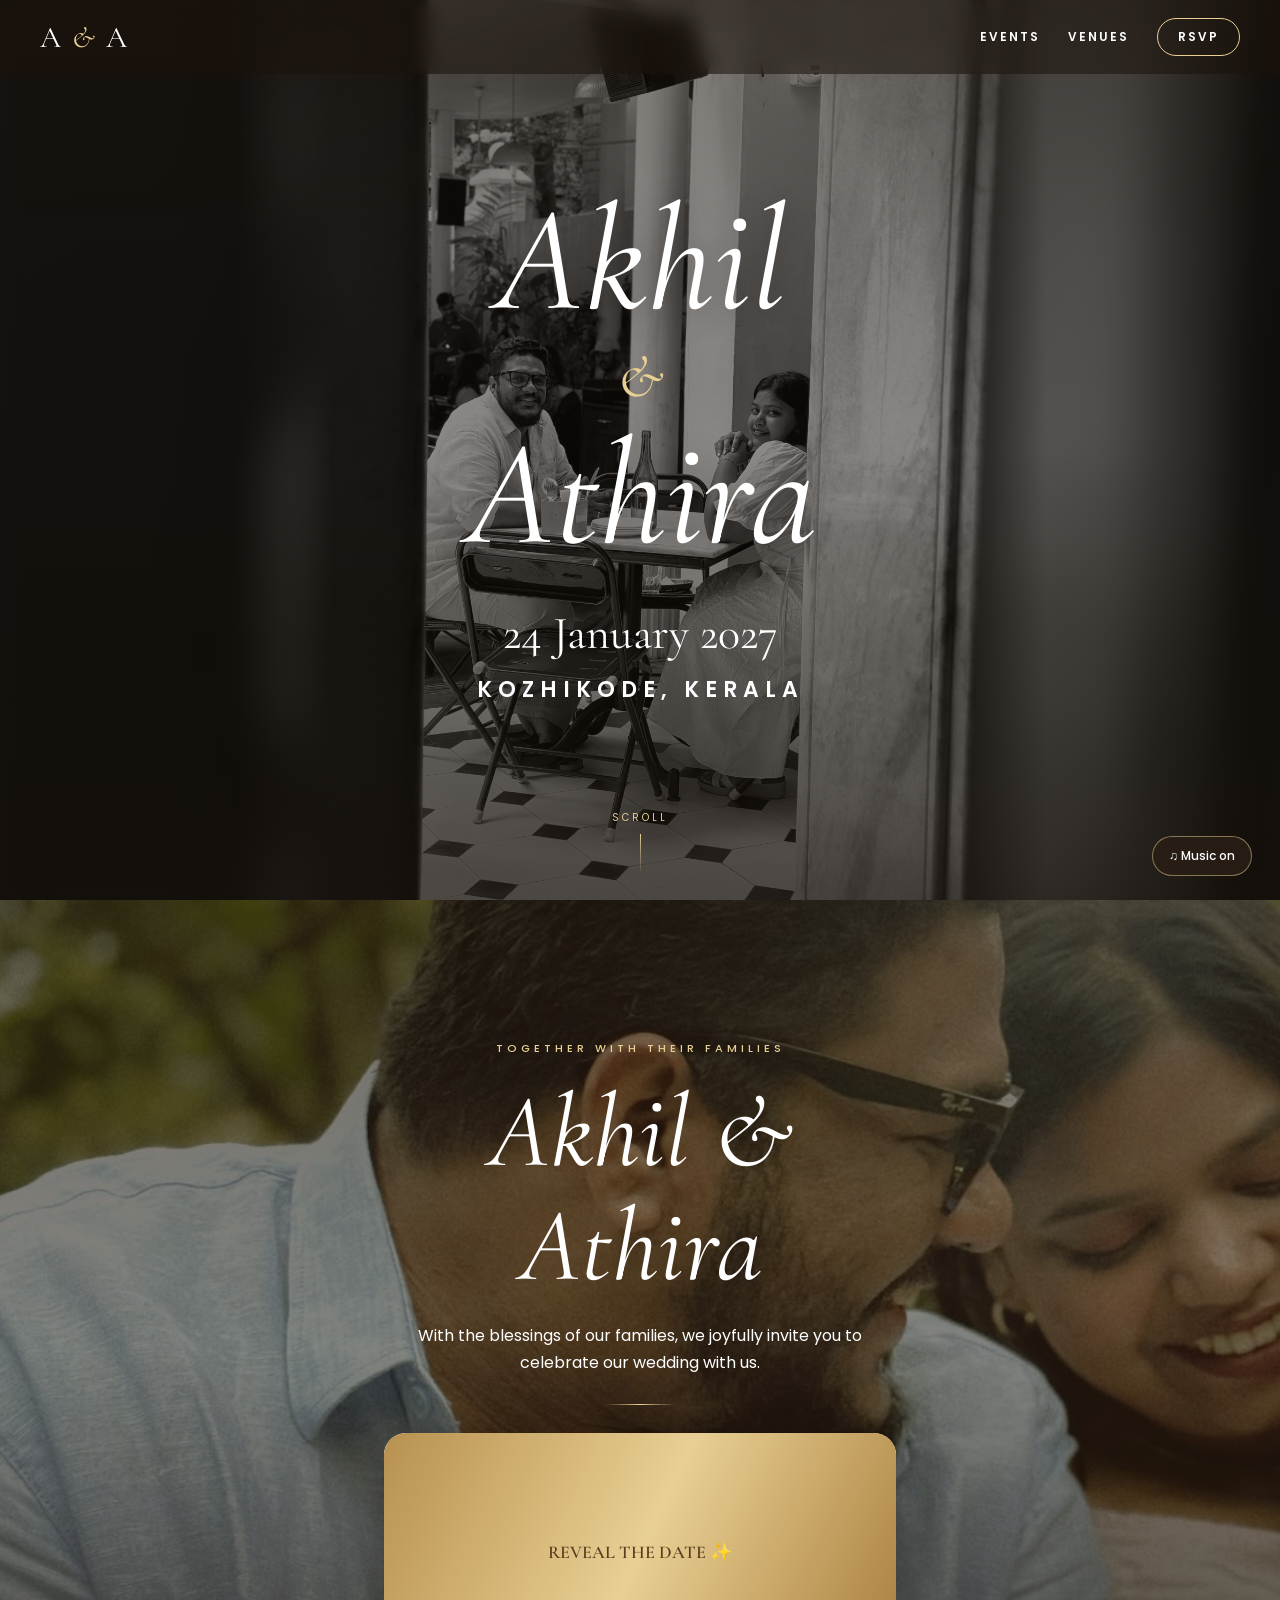
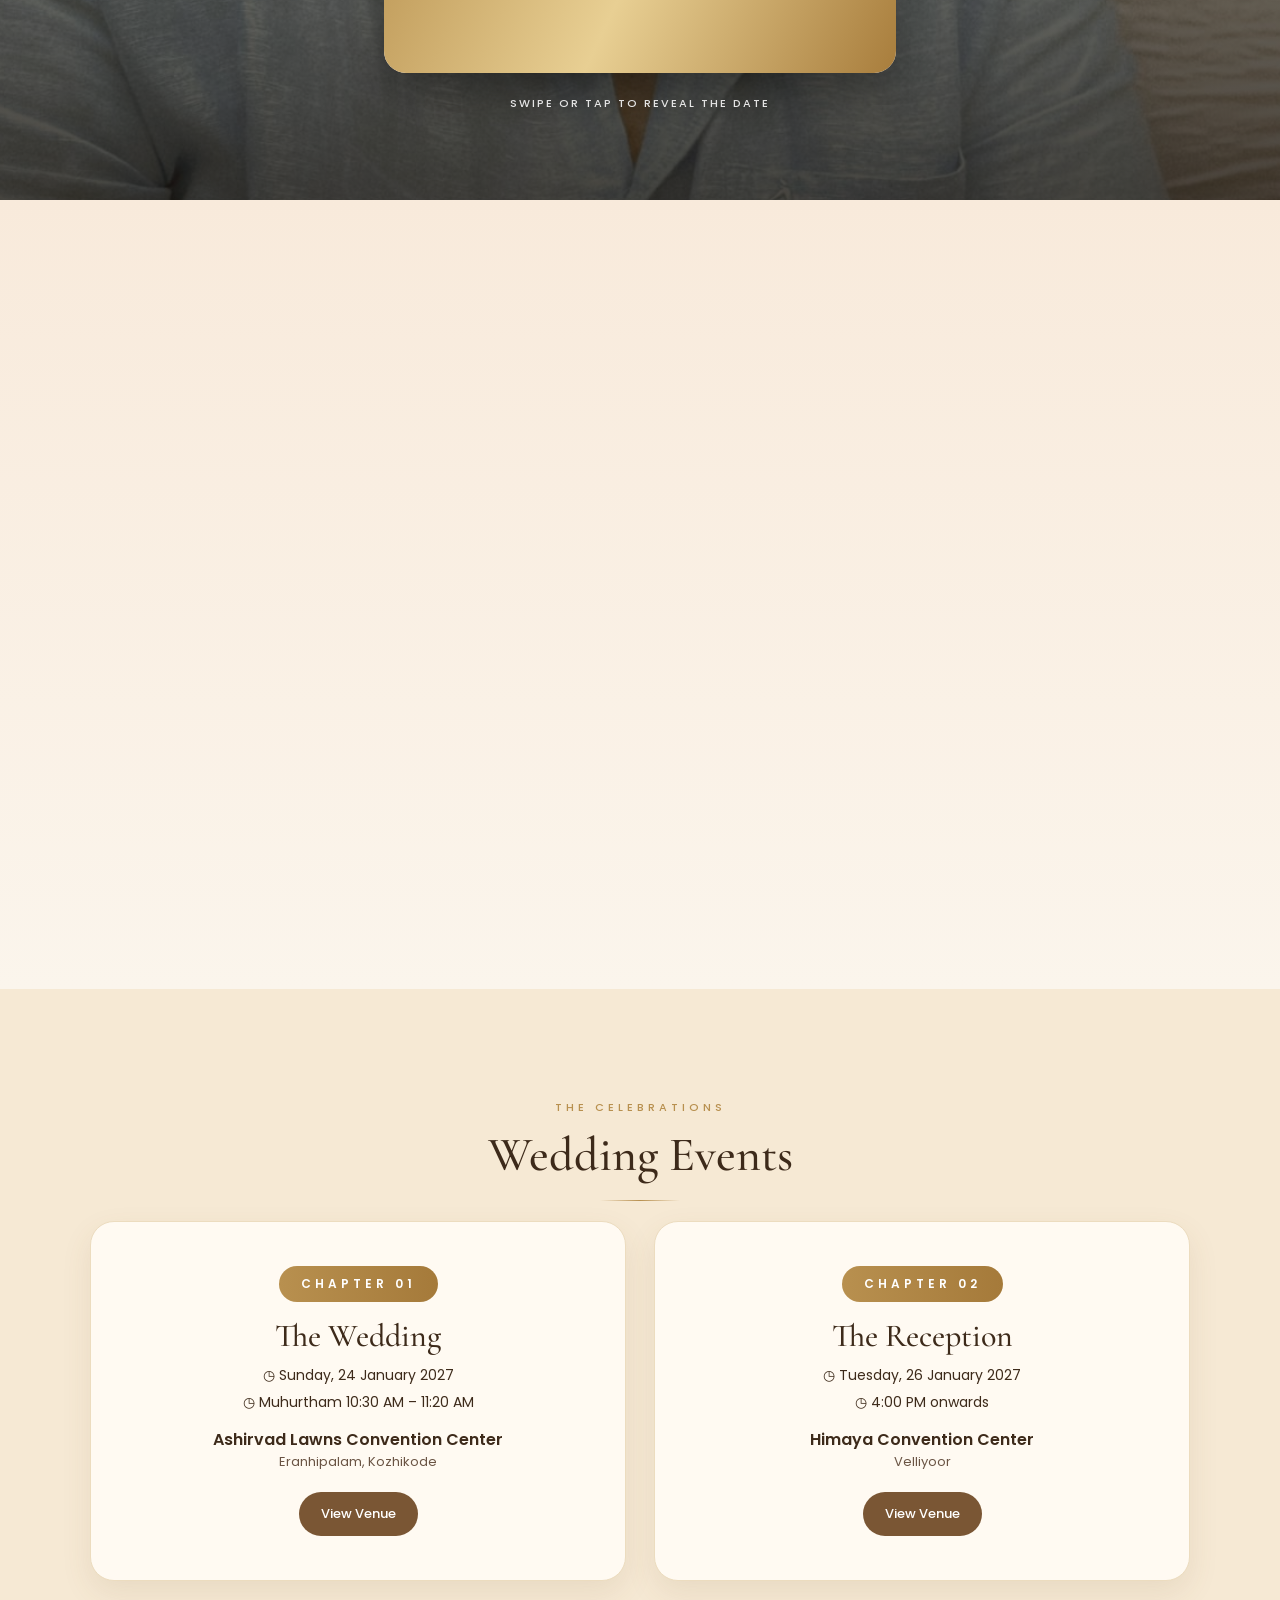
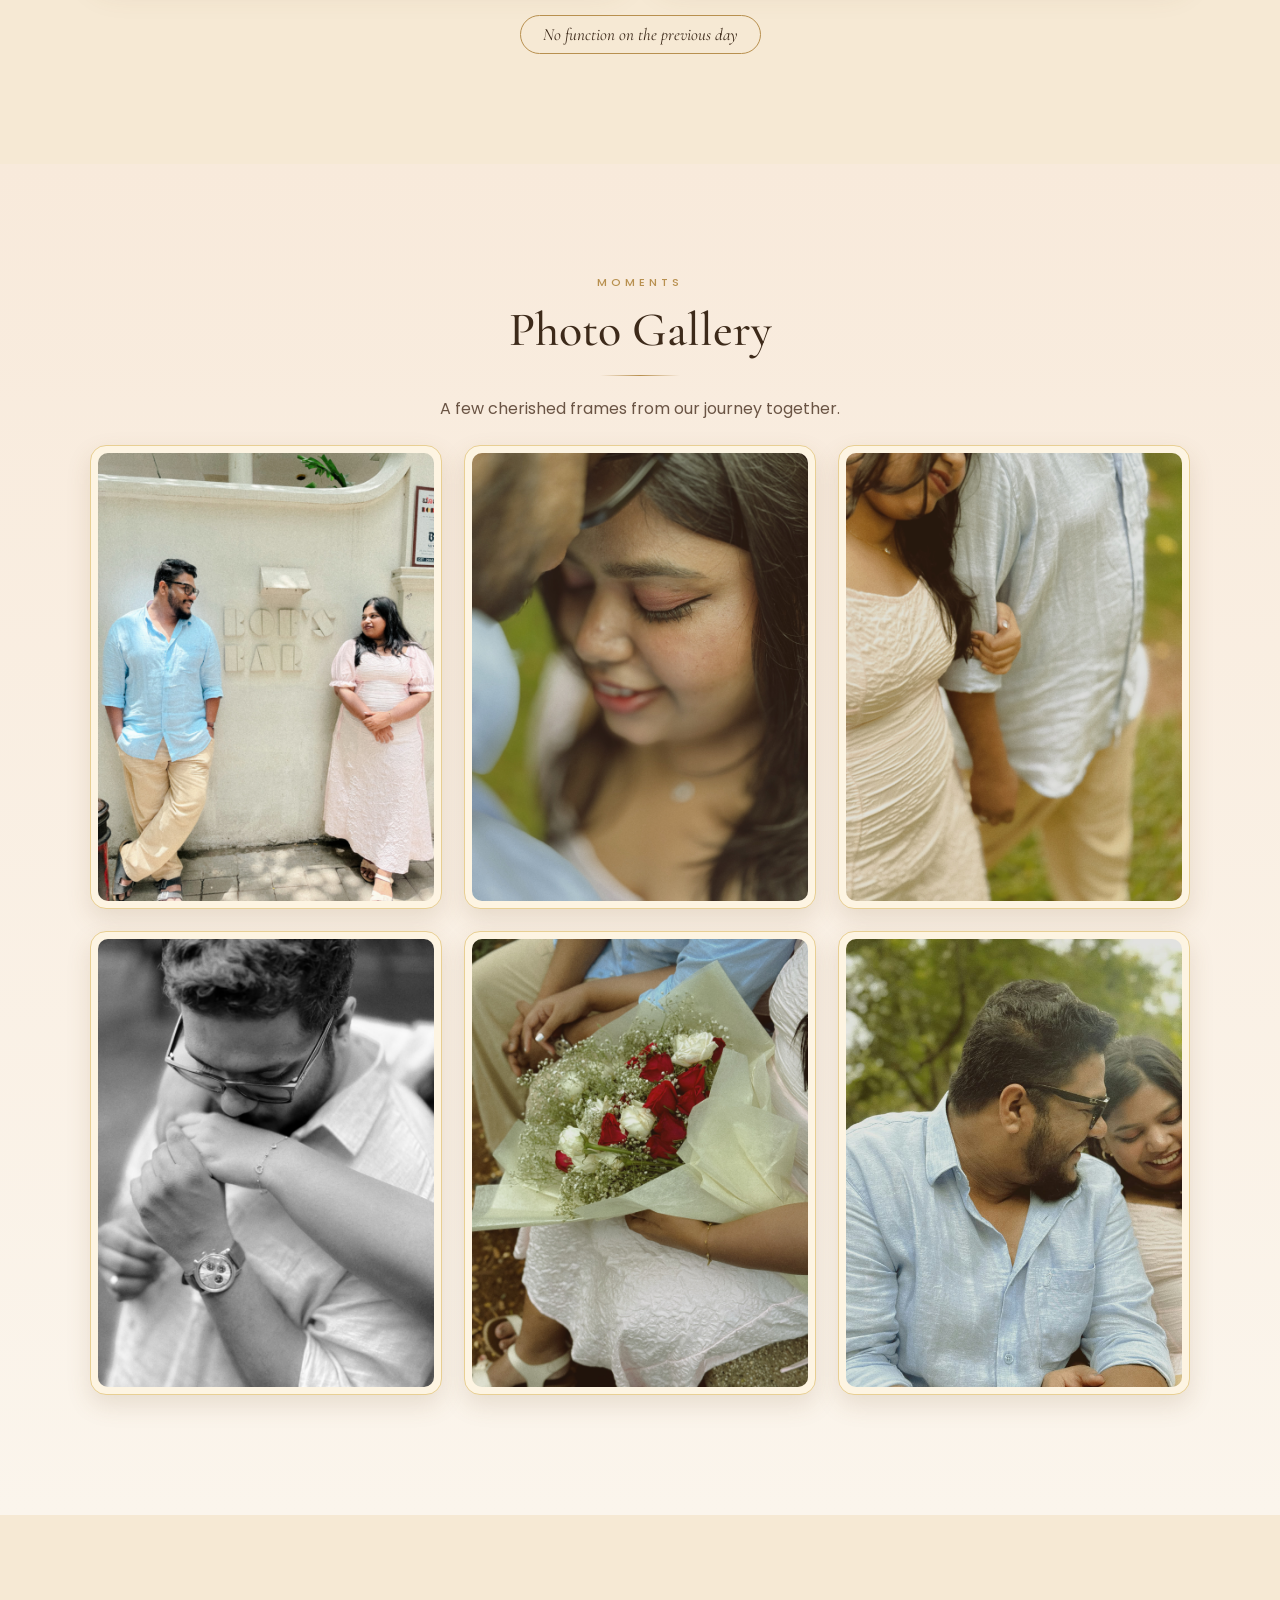
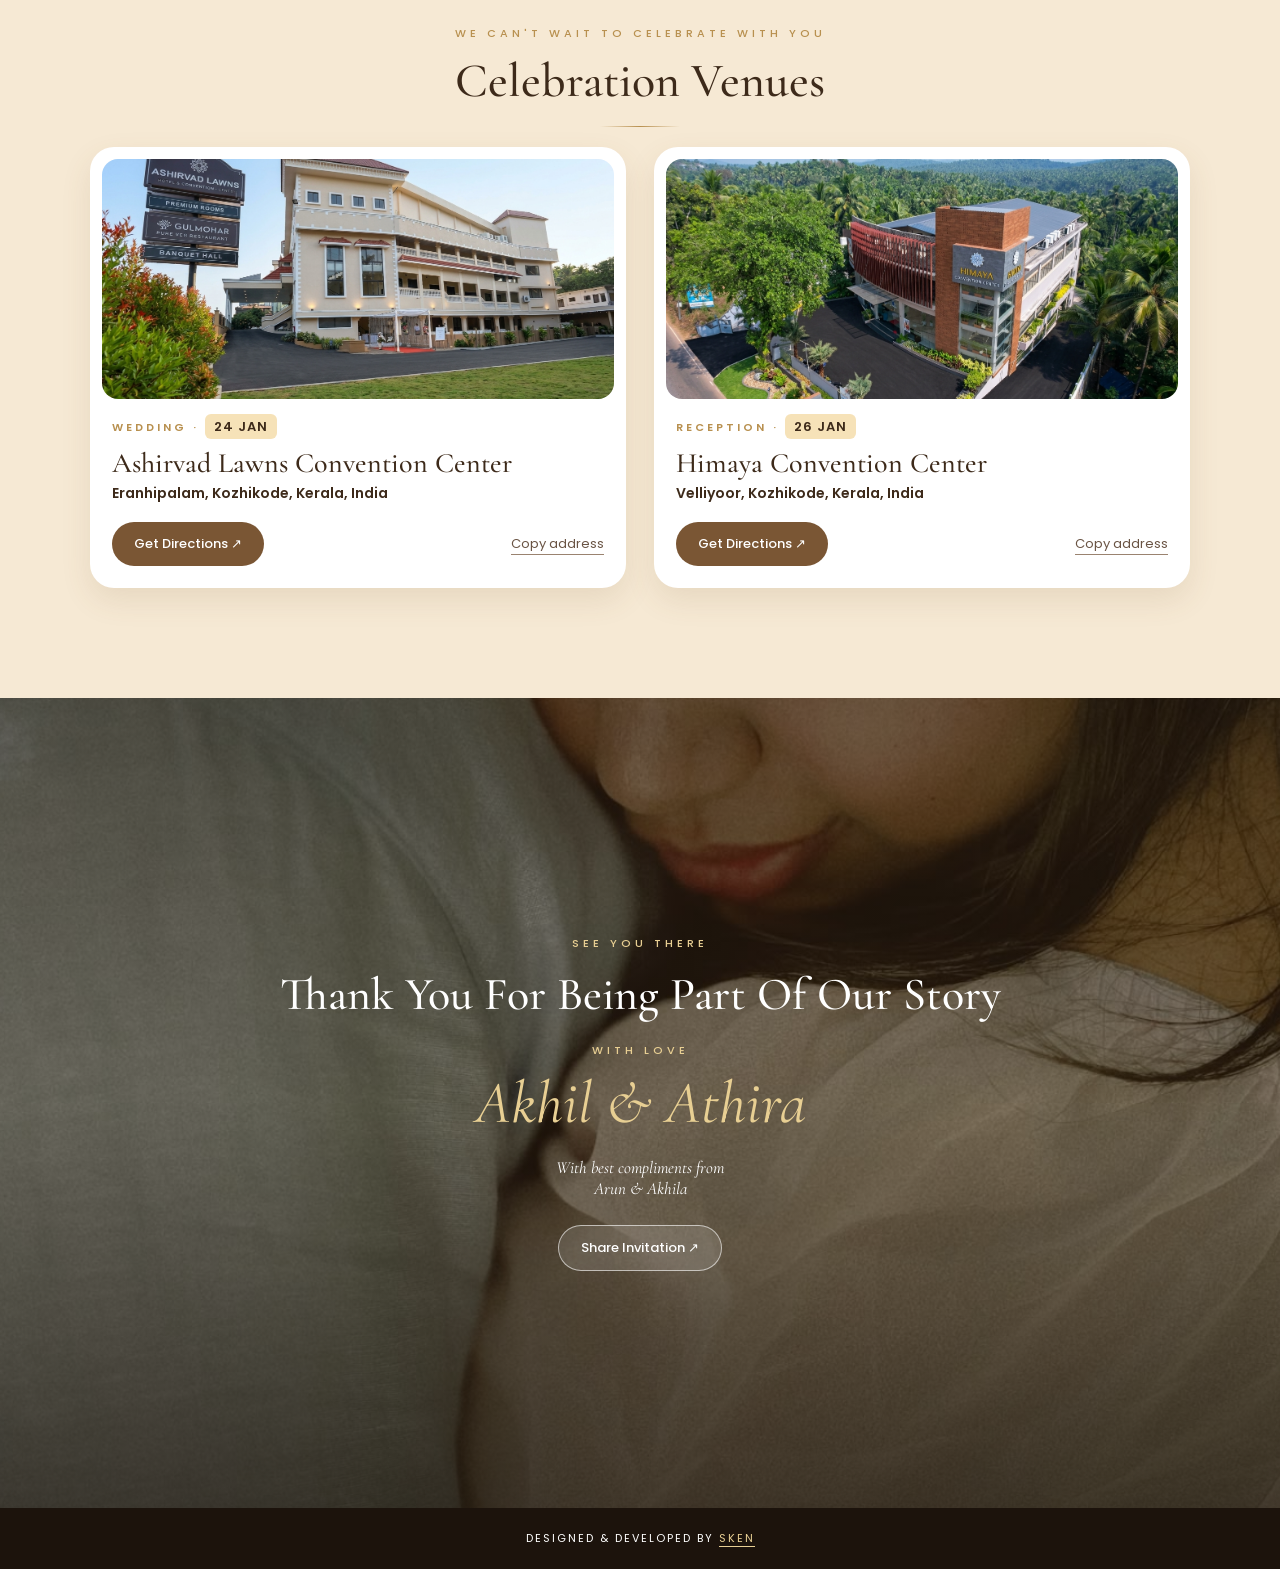
==== index.html @ 711e4382 "Replace site content with new akhil-athira version Co-Authored-By: Claude Opus 5.5 <noreply@anthropi" ====
<!DOCTYPE html>
<html lang="en">
<head>
<meta charset="UTF-8">
<meta name="viewport" content="width=device-width, initial-scale=1">
<title>Akhil &amp; Athira — 24 January 2027</title>
<meta name="description" content="Together with our families, we joyfully invite you to our wedding — 24 January 2027, Kozhikode.">
<meta property="og:title" content="Akhil & Athira — The Wedding">
<meta property="og:description" content="Join us on 24 January 2027 at Ashirvad Lawns Convention Center, Kozhikode.">
<meta property="og:type" content="website">
<meta property="og:image" content="og.jpg">
<meta name="twitter:card" content="summary_large_image">
<link rel="preconnect" href="https://fonts.googleapis.com">
<link rel="preconnect" href="https://fonts.gstatic.com" crossorigin>
<link href="https://fonts.googleapis.com/css2?family=Cormorant+Garamond:ital,wght@0,400;0,500;0,600;1,400;1,500&family=Poppins:wght@300;400;500;600&display=swap" rel="stylesheet">
<link rel="stylesheet" href="style.css">
</head>
<body>

<!-- NAV -->
<header class="nav" id="nav">
  <a href="#hero" class="logo">A <span>&amp;</span> A</a>
  <nav>
    <a href="#events">EVENTS</a>
    <a href="#venues">VENUES</a>
    <a href="#rsvp" class="nav-rsvp">RSVP</a>
  </nav>
</header>

<!-- INTRO -->
<section class="intro" id="hero">
  <div class="intro-blur" style="background-image:url('images/Athira%20%26%20Akhil.jpg')"></div>
  <div class="intro-photo" style="background-image:url('images/Athira%20%26%20Akhil.jpg')"></div>
  <div class="hero-shade"></div>
  <div class="intro-inner">
    <h1 class="intro-names reveal">Akhil</h1>
    <p class="intro-amp reveal">&amp;</p>
    <h1 class="intro-names reveal">Athira</h1>
    <p class="intro-date reveal">24 January 2027</p>
    <p class="intro-place reveal">Kozhikode, Kerala</p>
  </div>
  <a href="#invite-hero" class="scroll-cue" aria-label="Scroll down"><span>Scroll</span><i></i></a>
</section>

<!-- HERO -->
<section class="hero" id="invite-hero">
  <div class="hero-bg" style="background-image:url('images/8.jpg')"></div>
  <div class="hero-shade"></div>
  <div class="hero-inner">
    <p class="eyebrow light reveal">Together with their families</p>
    <h2 class="hero-names reveal">Akhil &amp;<br>Athira</h2>
    <p class="hero-text reveal">With the blessings of our families, we joyfully invite you to celebrate our wedding with us.</p>
    <div class="line reveal"></div>

    <div class="scratch-wrap reveal" id="scratchWrap">
      <div class="date-card">
        <p class="eyebrow">Save the date</p>
        <p class="date-big">24 January</p>
        <p class="date-year">2027 · Sunday</p>
      </div>
      <canvas id="scratch"></canvas>
    </div>
    <p class="scratch-hint" id="scratchHint">Swipe or tap to reveal the date</p>

    <div class="countdown" id="countdown">
      <p class="eyebrow light">Counting down to forever</p>
      <div class="cd-row">
        <div class="cd"><span id="cdD">00</span><small>Days</small></div>
        <div class="cd"><span id="cdH">00</span><small>Hours</small></div>
        <div class="cd"><span id="cdM">00</span><small>Mins</small></div>
        <div class="cd"><span id="cdS">00</span><small>Secs</small></div>
      </div>
    </div>
  </div>
</section>

<!-- INVITATION / FAMILY -->
<section class="section cream" id="invite">
  <p class="eyebrow reveal">With love &amp; blessings</p>
  <h2 class="title reveal">Our Families</h2>
  <div class="divider reveal"></div>
  <div class="family-card reveal">
    <p class="fam-label">Invite you to join them on their special day</p>
    <p class="fam-parents">Mr. Nagath Chandrasekharan<br>&amp; Mrs. Santha Moyothchalil</p>
    <p class="fam-place">Nagath (House), Perambra</p>
    <p class="fam-phone"><a href="tel:+919495595023">94955 95023</a> · <a href="tel:+919447828512">94478 28512</a></p>
    <p class="fam-couple">Akhil</p>
    <p class="fam-amp">&amp;</p>
    <p class="fam-couple">Athira</p>
    <p class="fam-sub">D/o Mr. M.D. Anil Kumar &amp; K. Thankamani</p>
    <p class="fam-place">Vrindhavanam, Kozhikode</p>
  </div>
</section>

<!-- EVENTS -->
<section class="section warm" id="events">
  <p class="eyebrow reveal">The celebrations</p>
  <h2 class="title reveal">Wedding Events</h2>
  <div class="divider reveal"></div>

  <div class="grid2">
  <article class="event-card reveal">
    <span class="chapter">Chapter 01</span>
    <h3>The Wedding</h3>
    <p class="ev-meta">◷ Sunday, 24 January 2027</p>
    <p class="ev-meta">◷ Muhurtham 10:30 AM – 11:20 AM</p>
    <p class="ev-venue">Ashirvad Lawns Convention Center</p>
    <p class="ev-addr">Eranhipalam, Kozhikode</p>
    <a class="btn" href="images/ashirvad.png">View Venue</a>
  </article>

  <article class="event-card reveal">
    <span class="chapter">Chapter 02</span>
    <h3>The Reception</h3>
    <p class="ev-meta">◷ Tuesday, 26 January 2027</p>
    <p class="ev-meta">◷ 4:00 PM onwards</p>
    <p class="ev-venue">Himaya Convention Center</p>
    <p class="ev-addr">Velliyoor</p>
    <a class="btn" href="images/himaya.png">View Venue</a>
  </article>
  </div>

  <p class="note reveal">No function on the previous day</p>
</section>

<!-- GALLERY -->
<section class="section cream" id="gallery">
  <p class="eyebrow reveal">Moments</p>
  <h2 class="title reveal">Photo Gallery</h2>
  <div class="divider reveal"></div>
  <p class="sub reveal">A few cherished frames from our journey together.</p>
  <p class="eyebrow small reveal"><span class="swipe-txt">Swipe to see more →</span></p>
  <div class="gallery" id="gallery-track">
    <figure><img src="images/1.jpeg" alt="Akhil and Athira" loading="lazy"></figure>
    <figure><img src="images/2.jpeg" alt="Akhil and Athira" loading="lazy"></figure>
    <figure><img src="images/3.jpeg" alt="Akhil and Athira" loading="lazy"></figure>
    <figure><img src="images/5.jpeg" alt="Akhil and Athira" loading="lazy"></figure>
    <figure><img src="images/7.jpeg" alt="Akhil and Athira" loading="lazy"></figure>
    <figure><img src="images/8.jpg" alt="Akhil and Athira" loading="lazy"></figure>
  </div>
</section>

<!-- VENUES -->
<section class="section warm" id="venues">
  <p class="eyebrow reveal">We can't wait to celebrate with you</p>
  <h2 class="title reveal">Celebration Venues</h2>
  <div class="divider reveal"></div>

  <div class="grid2">
  <article class="venue-card reveal">
    <div class="venue-img" style="background-image:url('images/ashirvad.png')"></div>
    <div class="venue-body">
      <p class="venue-tag">Wedding · <span>24 Jan</span></p>
      <h3>Ashirvad Lawns Convention Center</h3>
      <p class="venue-addr">Eranhipalam, Kozhikode, Kerala, India</p>
      <div class="venue-actions">
        <a class="btn" target="_blank" rel="noopener" href="https://www.google.com/maps/search/?api=1&query=Ashirvad+Lawns+Convention+Center+Eranhipalam+Kozhikode">Get Directions ↗</a>
        <button class="link-btn copy" data-addr="Ashirvad Lawns Convention Center, Eranhipalam, Kozhikode, Kerala">Copy address</button>
      </div>
    </div>
  </article>

  <article class="venue-card reveal">
    <div class="venue-img" style="background-image:url('images/himaya.png')"></div>
    <div class="venue-body">
      <p class="venue-tag">Reception · <span>26 Jan</span></p>
      <h3>Himaya Convention Center</h3>
      <p class="venue-addr">Velliyoor, Kozhikode, Kerala, India</p>
      <div class="venue-actions">
        <a class="btn" target="_blank" rel="noopener" href="https://www.google.com/maps/search/?api=1&query=Himaya+Convention+Center+Velliyoor">Get Directions ↗</a>
        <button class="link-btn copy" data-addr="Himaya Convention Center, Velliyoor, Kozhikode, Kerala">Copy address</button>
      </div>
    </div>
  </article>
  </div>
</section>

<!-- RSVP -->
<!-- <section class="section cream" id="rsvp">
  <p class="eyebrow reveal">Kindly respond</p>
  <h2 class="title reveal">Will You Join Us?</h2>
  <form class="rsvp-card reveal" id="rsvpForm">
    <label>Guest name<input type="text" name="name" placeholder="Your full name" required></label>
    <label>Mobile number<input type="tel" name="phone" placeholder="e.g. +91 98470 12345" required></label>
    <label>Number of guests<input type="number" name="guests" min="1" value="1" required></label>
    <fieldset>
      <legend>Which celebration(s) will you attend?</legend>
      <label class="check"><input type="checkbox" name="ev" value="Wedding · 24 Jan"> Wedding · 24 Jan</label>
      <label class="check"><input type="checkbox" name="ev" value="Reception · 26 Jan"> Reception · 26 Jan</label>
    </fieldset>
    <label>Message <em>(optional)</em><textarea name="msg" rows="3" placeholder="Leave your blessings..."></textarea></label>
    <button type="submit" class="btn-submit">Send RSVP</button>
  </form>
</section> -->

<!-- ENDING -->
<section class="ending" id="ending">
  <div class="hero-bg" style="background-image:url('images/9.jpg')"></div>
  <div class="hero-shade"></div>
  <div class="ending-inner">
    <p class="eyebrow light reveal">See you there</p>
    <h2 class="end-title reveal">Thank You For Being Part Of Our Story</h2>
    <p class="eyebrow light reveal">With love</p>
    <p class="end-names reveal">Akhil &amp; Athira</p>
    <p class="end-compl reveal">With best compliments from<br>Arun &amp; Akhila</p>
    <button class="btn-ghost reveal" id="shareBtn">Share Invitation ↗</button>
  </div>
</section>
<footer class="footer">Designed &amp; developed by <span>SKEN</span></footer>

<button class="music-btn" id="musicBtn" aria-label="Toggle music">♫ <span>Music on</span></button>
<audio id="bgm" src="music.mp3" loop preload="auto"></audio>
<div class="toast" id="toast"></div>

<script src="script.js"></script>
</body>
</html>
---- style.css ----
:root{
  --gold:#b8904f; --gold-l:#e8cf93; --gold-d:#8a6430;
  --brown:#3d2a1a; --brown-d:#1c130c; --wine:#8c2a3c;
  --cream:#fbf5ec; --warm:#f6e9d4; --line:#ecdcbf;
  --serif:'Cormorant Garamond',serif; --sans:'Poppins',sans-serif;
}
*{box-sizing:border-box;margin:0;padding:0}
html{scroll-behavior:smooth}
body{font-family:var(--sans);color:var(--brown);background:#2e3a4d;-webkit-font-smoothing:antialiased;overflow-x:hidden}
body>*{max-width:520px;margin-left:auto;margin-right:auto}
img{display:block;max-width:100%}
a{color:inherit}

/* NAV */
.nav{position:fixed;top:0;left:0;right:0;z-index:50;display:flex;justify-content:space-between;align-items:center;padding:14px 18px;background:rgba(28,19,12,.55);backdrop-filter:blur(10px);-webkit-backdrop-filter:blur(10px);transition:background .3s}
.nav.scrolled{background:rgba(70,55,42,.82)}
.logo{font-family:var(--serif);font-size:26px;color:#fff;text-decoration:none;letter-spacing:2px}
.logo span{color:var(--gold-l);font-style:italic}
.nav nav{display:flex;gap:10px;align-items:center}
.nav nav a{color:#fff;font-size:10px;font-weight:600;text-decoration:none;letter-spacing:.5px}
.nav-rsvp{border:1px solid var(--gold-l);border-radius:20px;padding:7px 12px}

/* HERO */
.hero,.ending{position:relative;min-height:100vh;overflow:hidden;color:#fff;text-align:center}
.hero-bg{position:absolute;inset:0;background:#3a3020 center/cover no-repeat;transform:scale(1.05);animation:kb 18s ease-in-out infinite alternate}
@keyframes kb{to{transform:scale(1.15)}}
.hero-shade{position:absolute;inset:0;background:linear-gradient(180deg,rgba(20,14,8,.55),rgba(20,14,8,.45) 50%,rgba(20,14,8,.75))}
.hero-inner{position:relative;padding:110px 18px 60px}
.eyebrow{font-size:11px;letter-spacing:4px;text-transform:uppercase;color:var(--gold);font-weight:500}
.eyebrow.light{color:var(--gold-l)}
.eyebrow.small{font-size:10px;margin:16px 0 20px}
.hero-names{font-family:var(--serif);font-style:italic;font-weight:400;font-size:clamp(42px,12vw,58px);line-height:1.1;margin:18px 0}
.hero-text{font-size:14px;line-height:1.7;opacity:.95}
.line{width:70px;height:1px;background:linear-gradient(90deg,transparent,var(--gold-l),transparent);margin:28px auto}

.scratch-wrap{position:relative;height:210px;border-radius:22px;overflow:hidden;box-shadow:0 20px 40px rgba(0,0,0,.35)}
.date-card{position:absolute;inset:0;background:linear-gradient(160deg,#fff,#f7ece0);display:flex;flex-direction:column;justify-content:center;align-items:center;color:var(--brown)}
.date-big{font-family:var(--serif);font-style:italic;color:var(--wine);font-size:46px;margin:6px 0}
.date-year{font-family:var(--serif);letter-spacing:5px;font-size:15px}
#scratch{position:absolute;inset:0;width:100%;height:100%;touch-action:none;cursor:pointer;transition:opacity .6s}
.scratch-hint{font-size:11px;letter-spacing:2px;text-transform:uppercase;margin-top:22px;font-weight:500}
.countdown{display:none;margin-top:26px}
.countdown.show{display:block;animation:fadeUp .8s both}
.cd-row{display:flex;gap:10px;justify-content:center;margin-top:16px}
.cd{flex:1;max-width:76px}
.cd span{display:block;background:linear-gradient(180deg,#fff,#f4e9da);color:var(--brown);font-family:var(--serif);font-size:30px;border-radius:12px;padding:14px 0;position:relative}
.cd span::after{content:"";position:absolute;left:0;right:0;top:50%;height:1px;background:rgba(184,144,79,.4)}
.cd small{display:block;font-size:10px;letter-spacing:2px;text-transform:uppercase;margin-top:8px}

/* SECTIONS */
.section{padding:80px 20px;text-align:center}
.cream{background:linear-gradient(180deg,#f8eadb,var(--cream))}
.warm{background:var(--warm)}
.title{font-family:var(--serif);font-weight:500;font-size:36px;margin-top:10px}
.divider{width:80px;height:1px;background:linear-gradient(90deg,transparent,var(--gold),transparent);margin:16px auto 20px}
.sub{font-size:14px;line-height:1.6;color:#6a5444}

.family-card{background:#fffdf9;border:1px solid var(--line);border-radius:24px;padding:34px 20px;box-shadow:0 12px 30px rgba(120,90,50,.1)}
.fam-label{font-family:var(--serif);font-style:italic;font-size:19px;margin-bottom:16px}
.fam-parents{font-weight:600;font-size:15px;line-height:1.5}
.fam-place{font-size:13px;color:#6a5444;margin-top:4px}
.fam-phone{font-size:13px;margin-top:4px}.fam-phone a{color:var(--gold-d);text-decoration:none}
.fam-couple{font-family:var(--serif);font-style:italic;font-size:44px;color:var(--wine);line-height:1.1}
.fam-couple:first-of-type{margin-top:24px}
.fam-amp{font-family:var(--serif);font-size:26px;color:var(--gold)}
.fam-sub{font-weight:600;font-size:13px;margin-top:10px}

.event-card{background:#fffaf2;border:1px solid var(--line);border-radius:24px;padding:34px 20px;margin-bottom:22px;box-shadow:0 12px 30px rgba(120,90,50,.1)}
.chapter{display:inline-block;background:linear-gradient(90deg,var(--gold),#a57a3a);color:#fff;font-size:12px;font-weight:600;letter-spacing:4px;text-transform:uppercase;padding:9px 22px;border-radius:20px}
.event-card h3{font-family:var(--serif);font-weight:500;font-size:32px;margin:14px 0 10px}
.ev-meta{font-size:14px;margin:6px 0}
.ev-venue{font-weight:600;font-size:16px;margin-top:14px}
.ev-addr{font-size:13px;color:#6a5444;margin-bottom:20px}
.note{display:inline-block;font-family:var(--serif);font-style:italic;font-size:17px;border:1px solid var(--gold);border-radius:30px;padding:8px 22px}

.btn{display:inline-block;background:#7a5634;color:#fff;font-size:13px;font-weight:500;text-decoration:none;padding:12px 22px;border-radius:30px}
.link-btn{background:none;border:0;border-bottom:1px solid #9a8370;font:inherit;font-size:13px;color:#6a5444;cursor:pointer}

.gallery{display:flex;gap:14px;overflow-x:auto;scroll-snap-type:x mandatory;padding:4px 8px 20px;margin:0 -20px;padding-left:28px;scrollbar-width:none}
.gallery::-webkit-scrollbar{display:none}
.gallery figure{flex:0 0 82%;scroll-snap-align:center;background:#fdf4e2;border:1px solid var(--gold-l);border-radius:16px;padding:7px;box-shadow:0 10px 24px rgba(120,90,50,.15)}
.gallery img{width:100%;aspect-ratio:3/4;object-fit:cover;border-radius:10px;background:linear-gradient(135deg,#d9c3a0,#a88a5e)}

.venue-card{background:#fff;border-radius:24px;padding:12px;margin-bottom:24px;text-align:left;box-shadow:0 12px 30px rgba(120,90,50,.12)}
.venue-img{height:190px;border-radius:16px;background:linear-gradient(135deg,#c9b38c,#7a6040) center/cover}
.venue-body{padding:18px 10px 10px}
.venue-tag{font-size:11px;letter-spacing:3px;text-transform:uppercase;color:var(--gold);font-weight:600}
.venue-tag span{background:#f6e2b8;color:var(--brown);padding:3px 9px;border-radius:6px;letter-spacing:1px;font-size:13px}
.venue-card h3{font-family:var(--serif);font-weight:500;font-size:28px;margin:10px 0 4px;line-height:1.15}
.venue-addr{font-weight:600;font-size:14px;margin-bottom:18px}
.venue-actions{display:flex;justify-content:space-between;align-items:center}

/* RSVP */
.rsvp-card{background:#fffdf8;border:1px solid var(--line);border-radius:24px;padding:28px 20px;margin-top:20px;text-align:left;box-shadow:0 12px 30px rgba(120,90,50,.1)}
.rsvp-card>label{display:block;font-size:11px;letter-spacing:2px;text-transform:uppercase;margin-bottom:18px;color:#5a4636}
.rsvp-card em{color:var(--gold);font-style:normal}
.rsvp-card input:not([type=checkbox]),.rsvp-card textarea{display:block;width:100%;margin-top:9px;padding:14px;border:1px solid var(--line);border-radius:12px;background:#fffef9;font:inherit;font-size:14px;letter-spacing:0;text-transform:none;color:var(--brown)}
.rsvp-card input:focus,.rsvp-card textarea:focus{outline:none;border-color:var(--gold)}
fieldset{border:1px solid var(--line);border-radius:14px;padding:12px 16px;margin-bottom:18px}
legend{font-size:13px;padding:0 6px}
.check{display:flex;gap:10px;align-items:center;font-size:13px;margin:8px 0}
.check input{width:16px;height:16px;accent-color:var(--gold-d)}
.btn-submit{width:100%;padding:16px;border:0;border-radius:14px;background:linear-gradient(90deg,#b8904f,#7a5228);color:#fff;font:600 13px var(--sans);letter-spacing:3px;text-transform:uppercase;cursor:pointer}

/* ENDING */
.ending{min-height:90vh;display:flex;align-items:center;justify-content:center}
.ending-inner{position:relative;padding:60px 20px}
.end-title{font-family:var(--serif);font-weight:500;font-size:32px;margin:14px 0 20px}
.end-names{font-family:var(--serif);font-style:italic;color:var(--gold-l);font-size:44px;margin:8px 0 18px}
.end-compl{font-family:var(--serif);font-style:italic;font-size:17px;margin-bottom:26px}
.btn-ghost{background:rgba(255,255,255,.12);border:1px solid rgba(255,255,255,.6);color:#fff;font:500 13px var(--sans);padding:12px 22px;border-radius:30px;cursor:pointer}
.footer{background:var(--brown-d);color:#fff;text-align:center;font-size:11px;letter-spacing:2px;text-transform:uppercase;padding:22px}
.footer span{color:var(--gold-l);border-bottom:1px solid var(--gold-l)}

.music-btn{position:fixed;right:max(14px,calc(50% - 246px));bottom:16px;z-index:60;background:rgba(40,30,22,.9);color:#fff;border:1px solid rgba(232,207,147,.5);border-radius:30px;padding:10px 16px;font:500 12px var(--sans);cursor:pointer}
.toast{position:fixed;left:50%;bottom:80px;transform:translateX(-50%) translateY(20px);background:var(--brown);color:#fff;padding:10px 18px;border-radius:20px;font-size:13px;opacity:0;transition:.3s;z-index:70;pointer-events:none}
.toast.show{opacity:1;transform:translateX(-50%)}

.reveal{opacity:0;transform:translateY(24px);transition:opacity .8s ease,transform .8s ease}
.reveal.in{opacity:1;transform:none}
@keyframes fadeUp{from{opacity:0;transform:translateY(20px)}to{opacity:1;transform:none}}

/* ===== RESPONSIVE: tablet & desktop ===== */
body>*{max-width:none}
.section>*{max-width:560px;margin-left:auto;margin-right:auto}
.section>.gallery,.section>.grid2{max-width:1100px}
.hero-inner{max-width:560px;margin:0 auto}
.gallery figure{cursor:zoom-in}
.music-btn{right:16px}

@media (min-width:768px){
  .nav{padding:18px 40px}
  .logo{font-size:30px}
  .nav nav{gap:28px}
  .nav nav a{font-size:12px;letter-spacing:2px}
  .nav-rsvp{padding:9px 20px}
  .section{padding:110px 40px}
  .title{font-size:48px}
  .sub{font-size:16px}
  .hero-inner{padding:140px 24px 80px}
  .hero-names{font-size:clamp(60px,8vw,96px)}
  .hero-text{font-size:16px}
  .scratch-wrap{height:240px}
  .date-big{font-size:56px}
  .cd{max-width:96px}.cd span{font-size:38px}
  .family-card{padding:50px 40px}
  .fam-couple{font-size:58px}
  .grid2{display:grid;grid-template-columns:1fr 1fr;gap:28px;align-items:stretch}
  .grid2>*{margin-bottom:0}
  .event-card{padding:44px 28px}
  .venue-img{height:240px}
  .note{margin-top:34px}
  .gallery{display:grid;grid-template-columns:repeat(3,1fr);gap:22px;overflow:visible;margin:0 auto;padding:4px 0 10px}
  .gallery figure{transition:transform .4s,box-shadow .4s}
  .gallery figure:hover{transform:translateY(-6px);box-shadow:0 20px 36px rgba(120,90,50,.25)}
  .swipe-txt{display:none}
  .rsvp-card{padding:40px 36px}
  .end-title{font-size:46px;max-width:760px;margin-left:auto;margin-right:auto}
  .end-names{font-size:60px}
  .music-btn{right:28px;bottom:24px}
}
@media (min-width:1200px){
  .hero-names{font-size:104px}
  .section>*:not(.gallery):not(.grid2){max-width:640px}
}

/* lightbox */
.lightbox{position:fixed;inset:0;z-index:90;background:rgba(15,10,6,.92);display:none;align-items:center;justify-content:center;padding:20px;cursor:zoom-out;max-width:none}
.lightbox.open{display:flex;animation:fadeUp .3s both}
.lightbox img{max-width:min(1000px,100%);max-height:90vh;border-radius:12px;box-shadow:0 20px 60px rgba(0,0,0,.5)}

/* INTRO (first screen) */
.intro{position:relative;min-height:100vh;min-height:100svh;overflow:hidden;color:#fff;text-align:center;display:flex;align-items:center;justify-content:center;max-width:none}
.intro-blur{position:absolute;inset:-40px;background:#2a2016 center/cover no-repeat;filter:blur(28px) brightness(.6)}
.intro-photo{position:absolute;inset:0;background:center/cover no-repeat;animation:kb 18s ease-in-out infinite alternate}
.intro-inner{position:relative;padding:110px 20px 120px}
.intro-names{font-family:var(--serif);font-style:italic;font-weight:400;font-size:clamp(64px,18vw,150px);line-height:1;text-shadow:0 4px 30px rgba(0,0,0,.35)}
.intro-amp{font-family:var(--serif);font-style:italic;color:var(--gold-l);font-size:clamp(36px,8vw,60px);margin:6px 0}
.intro-date{font-family:var(--serif);font-size:clamp(28px,5vw,46px);margin-top:36px}
.intro-place{font-size:clamp(14px,2vw,22px);font-weight:600;letter-spacing:6px;text-transform:uppercase;margin-top:12px}
.scroll-cue{position:absolute;left:50%;bottom:26px;transform:translateX(-50%);display:flex;flex-direction:column;align-items:center;gap:8px;text-decoration:none;font-size:10px;letter-spacing:3px;text-transform:uppercase;color:var(--gold-l)}
.scroll-cue i{width:1px;height:40px;background:linear-gradient(var(--gold-l),transparent);animation:cue 1.8s ease-in-out infinite}
@keyframes cue{0%{transform:scaleY(0);transform-origin:top}50%{transform:scaleY(1);transform-origin:top}51%{transform-origin:bottom}100%{transform:scaleY(0);transform-origin:bottom}}
@media (min-width:768px){
  .intro-photo{left:50%;right:auto;width:min(100%,calc(100vh * .9));transform:translateX(-50%);animation:none;
    -webkit-mask-image:linear-gradient(90deg,transparent,#000 12%,#000 88%,transparent);mask-image:linear-gradient(90deg,transparent,#000 12%,#000 88%,transparent)}
}
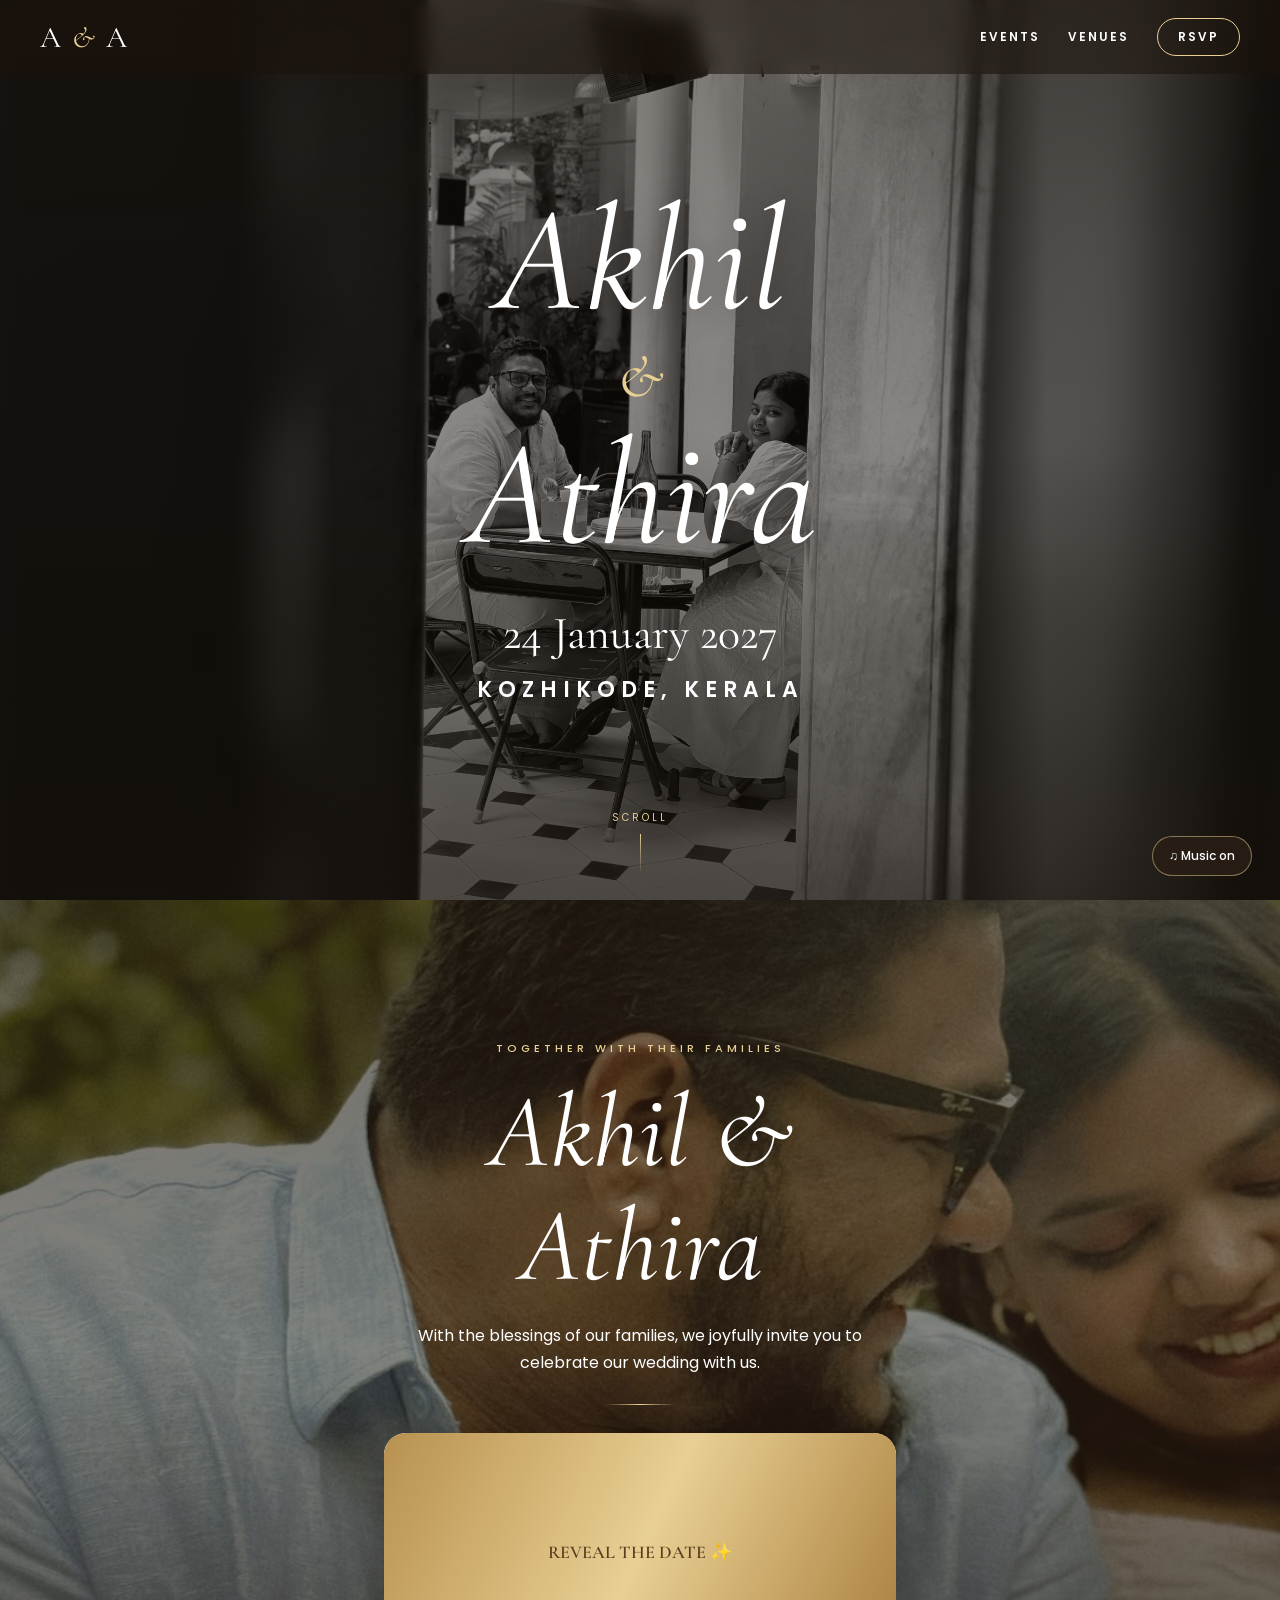
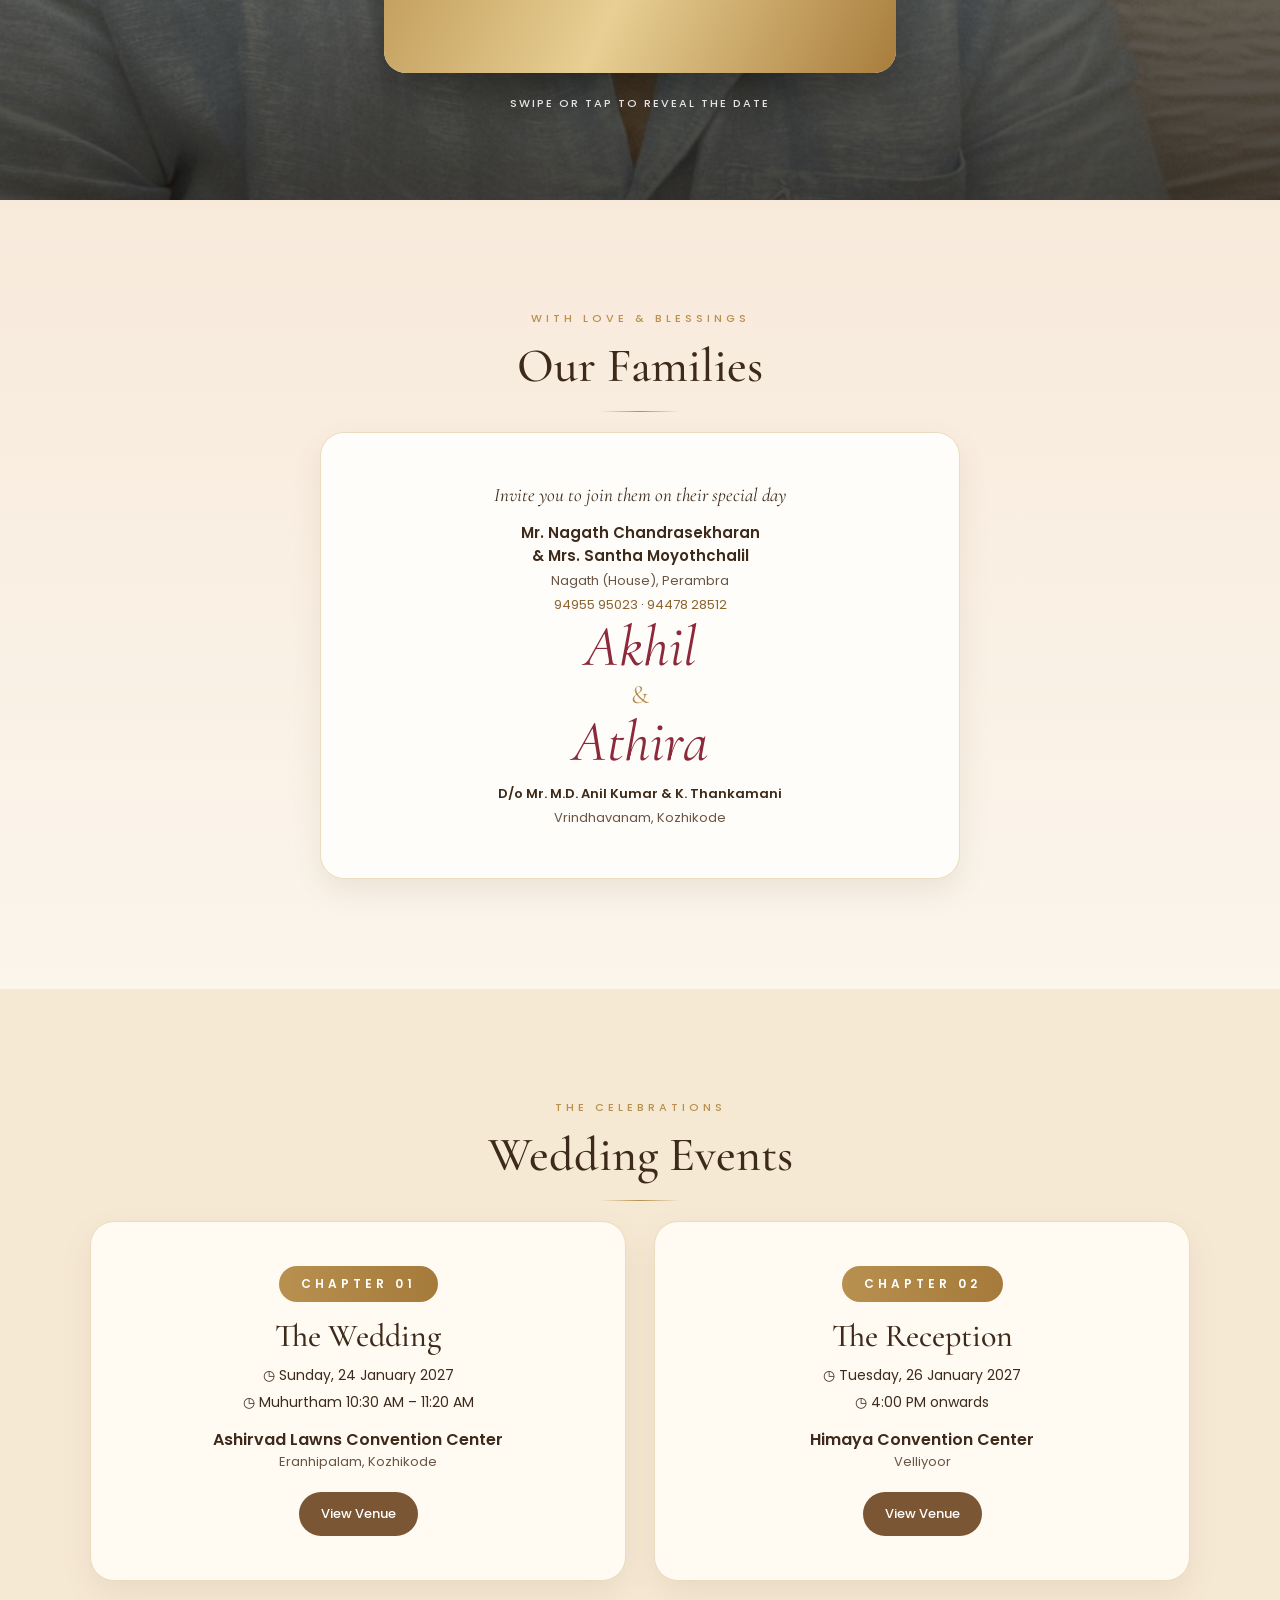
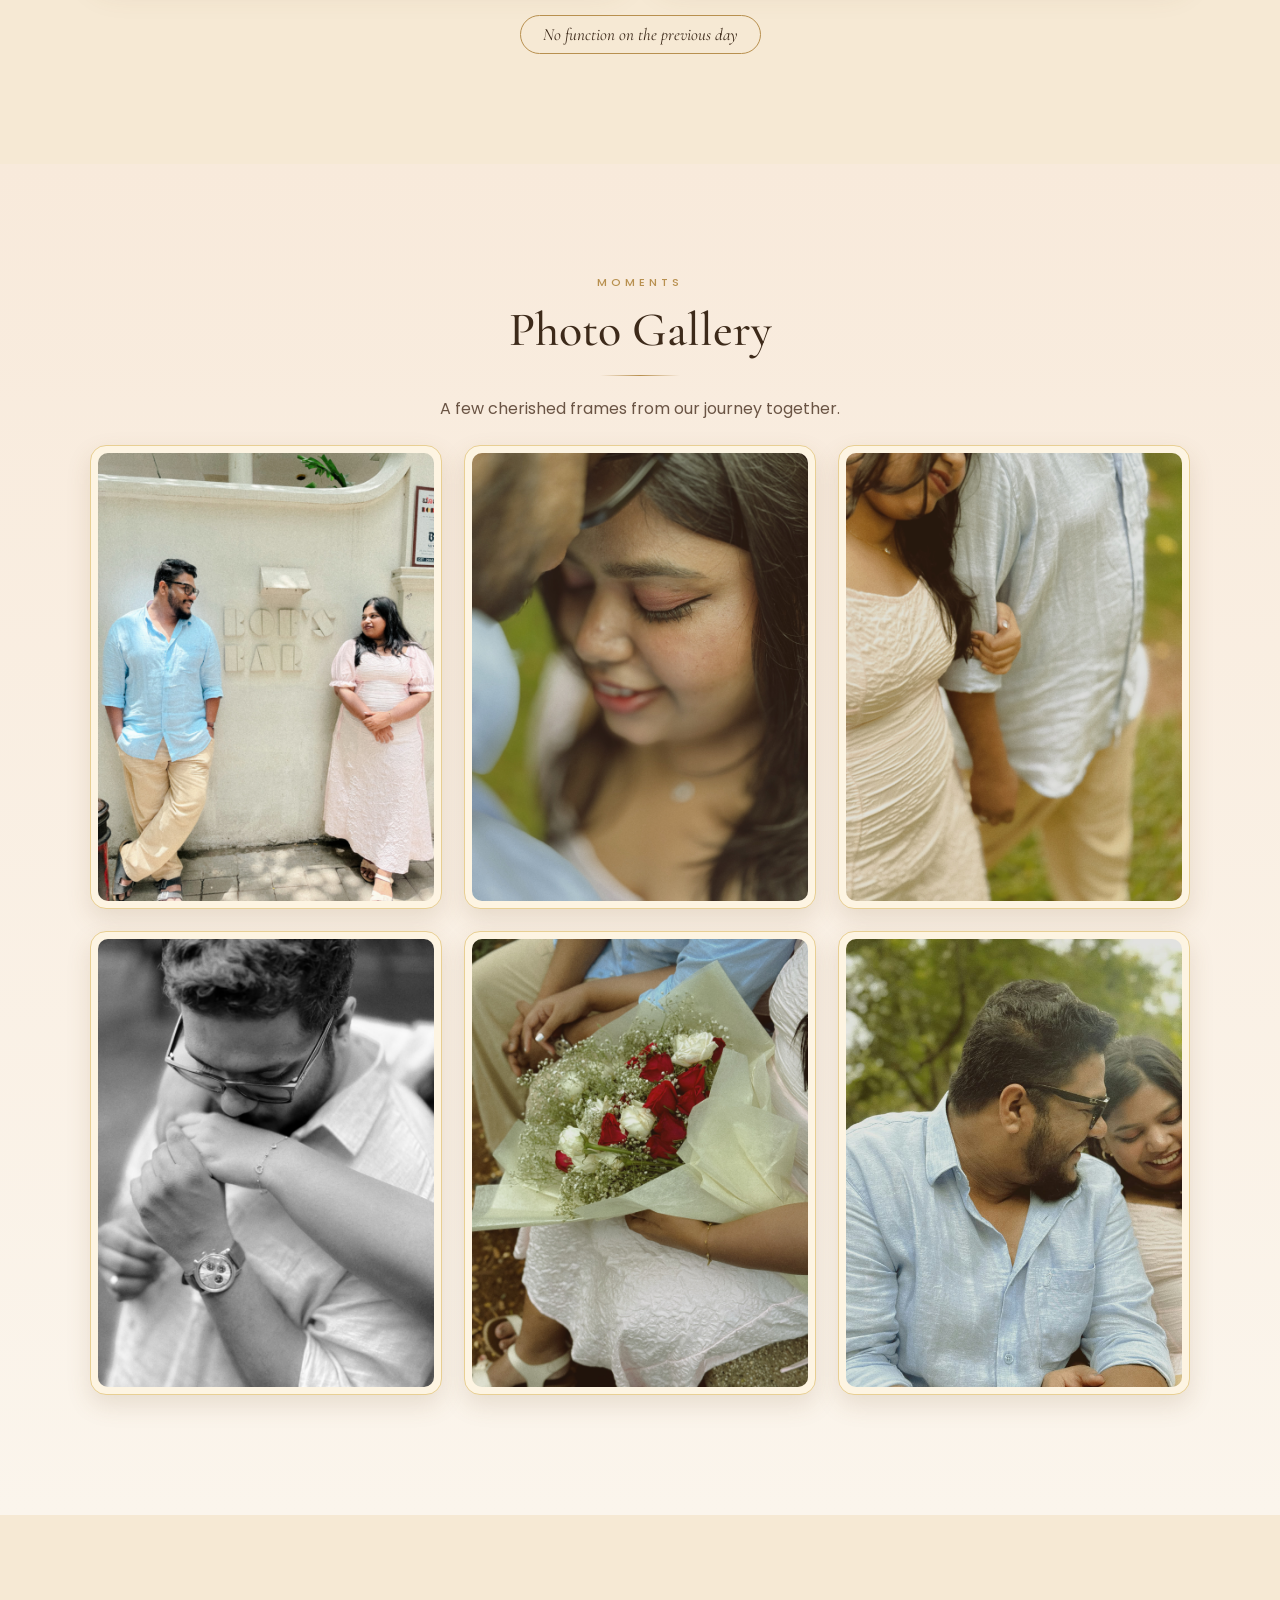
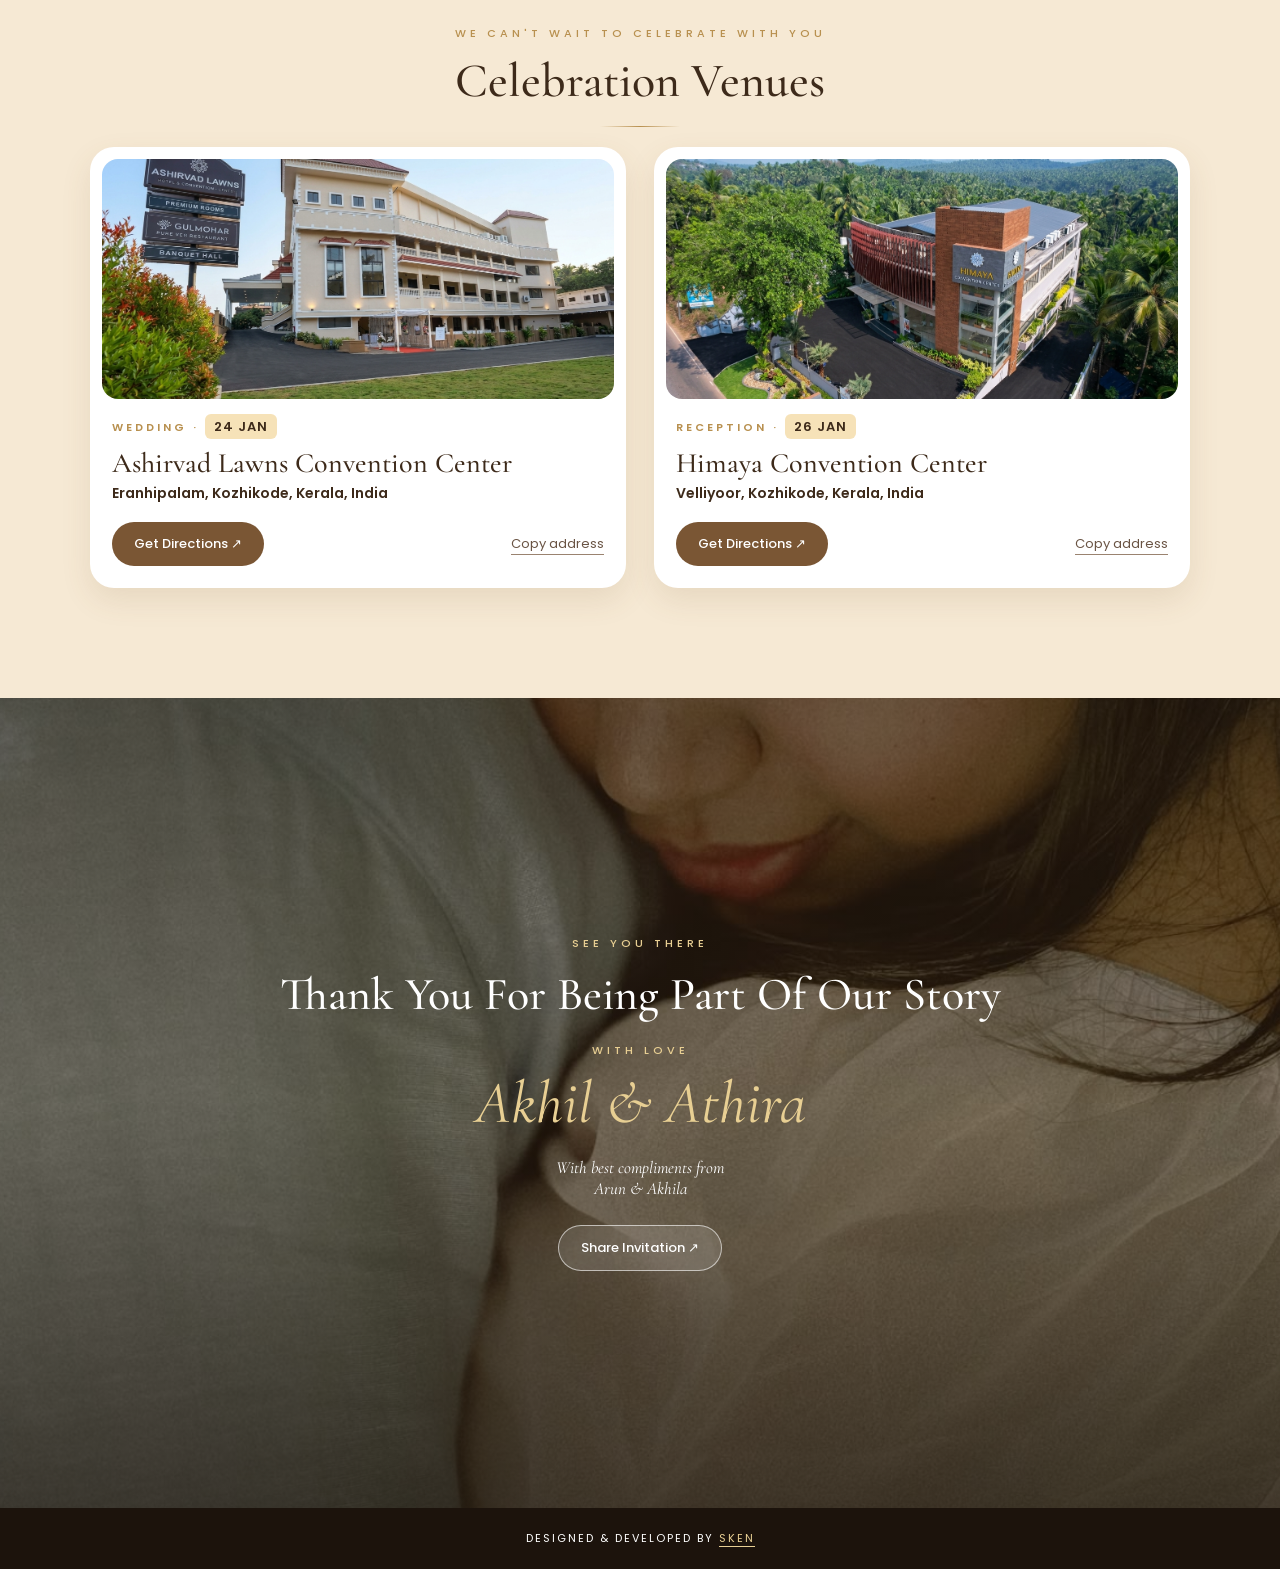
==== commit 1211e102: "ewfwe" ====
--- a/index.html
+++ b/index.html
@@ -8,8 +8,12 @@
 <meta property="og:title" content="Akhil & Athira — The Wedding">
 <meta property="og:description" content="Join us on 24 January 2027 at Ashirvad Lawns Convention Center, Kozhikode.">
 <meta property="og:type" content="website">
-<meta property="og:image" content="og.jpg">
+<meta property="og:url" content="https://www.akhilwedsathira.com/">
+<meta property="og:image" content="https://www.akhilwedsathira.com/og.jpg">
+<meta property="og:image:width" content="1200">
+<meta property="og:image:height" content="674">
 <meta name="twitter:card" content="summary_large_image">
+<meta name="twitter:image" content="https://www.akhilwedsathira.com/og.jpg">
 <link rel="preconnect" href="https://fonts.googleapis.com">
 <link rel="preconnect" href="https://fonts.gstatic.com" crossorigin>
 <link href="https://fonts.googleapis.com/css2?family=Cormorant+Garamond:ital,wght@0,400;0,500;0,600;1,400;1,500&family=Poppins:wght@300;400;500;600&display=swap" rel="stylesheet">
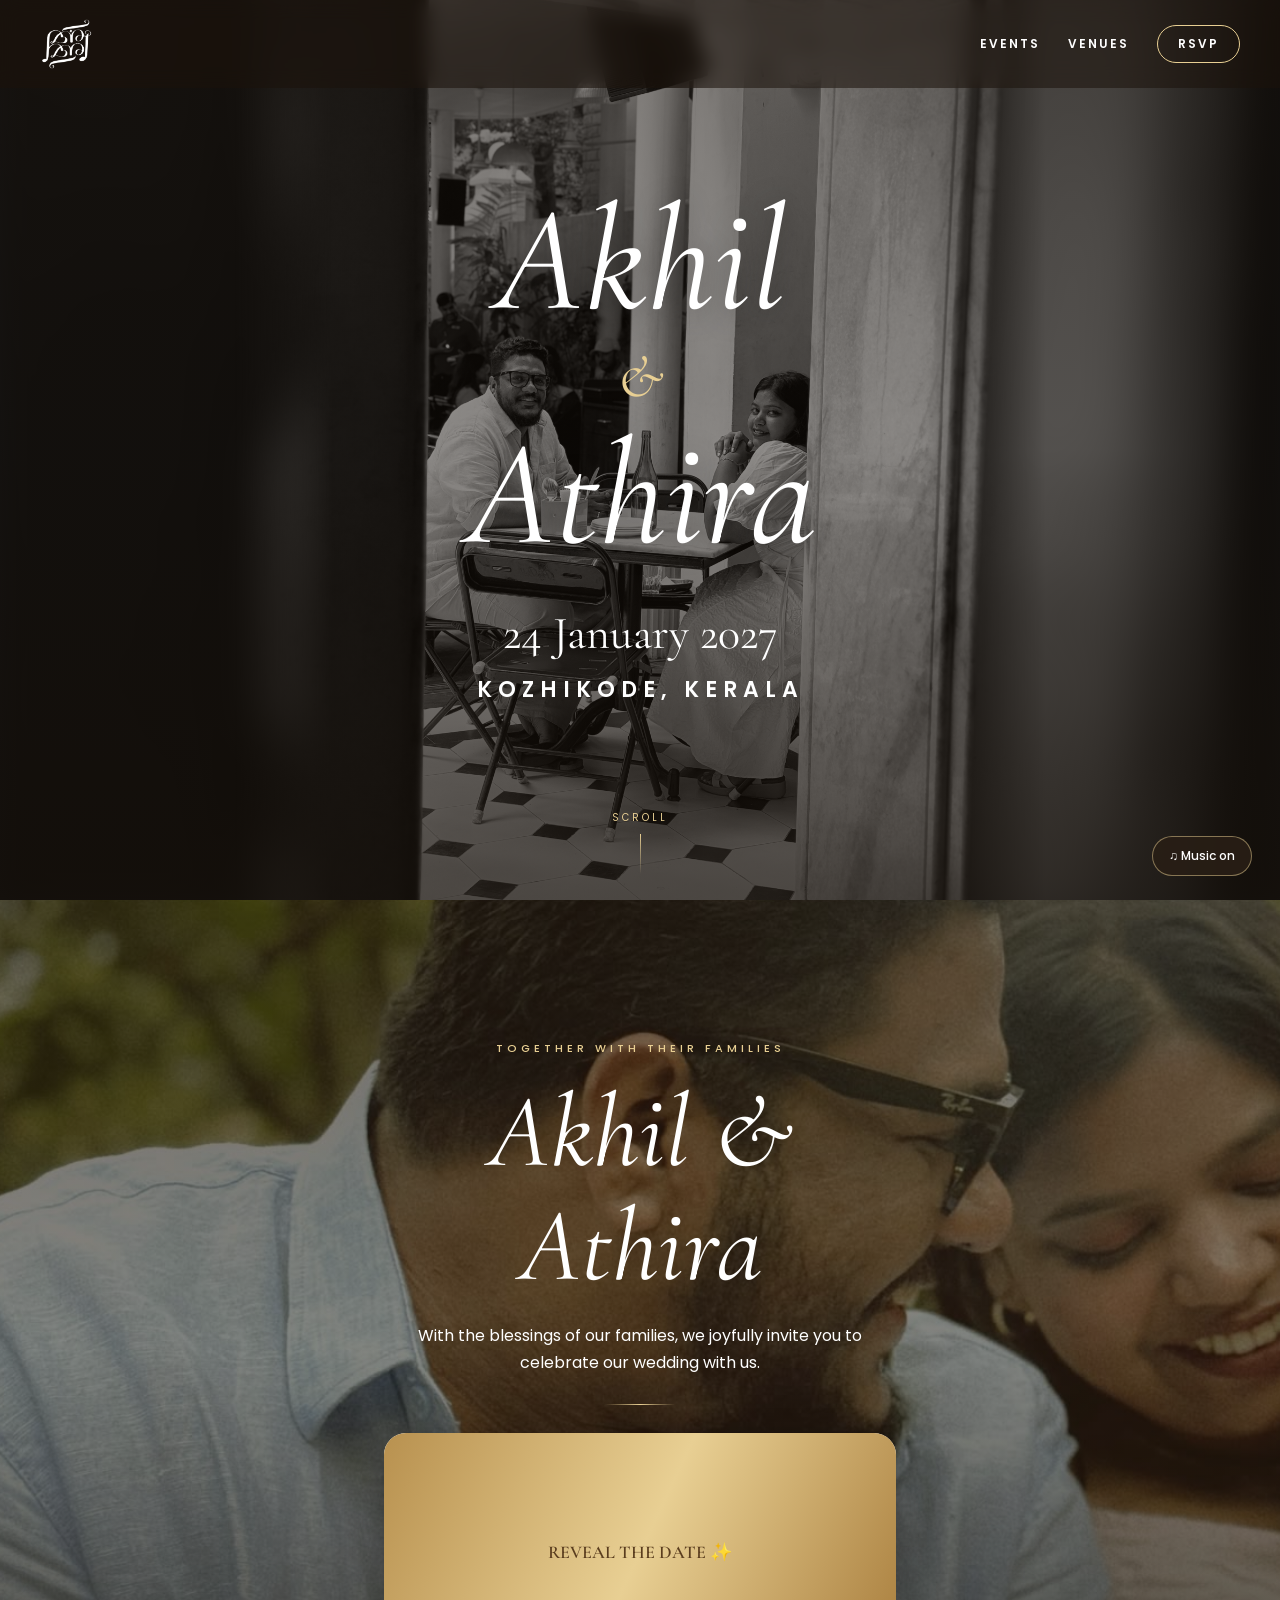
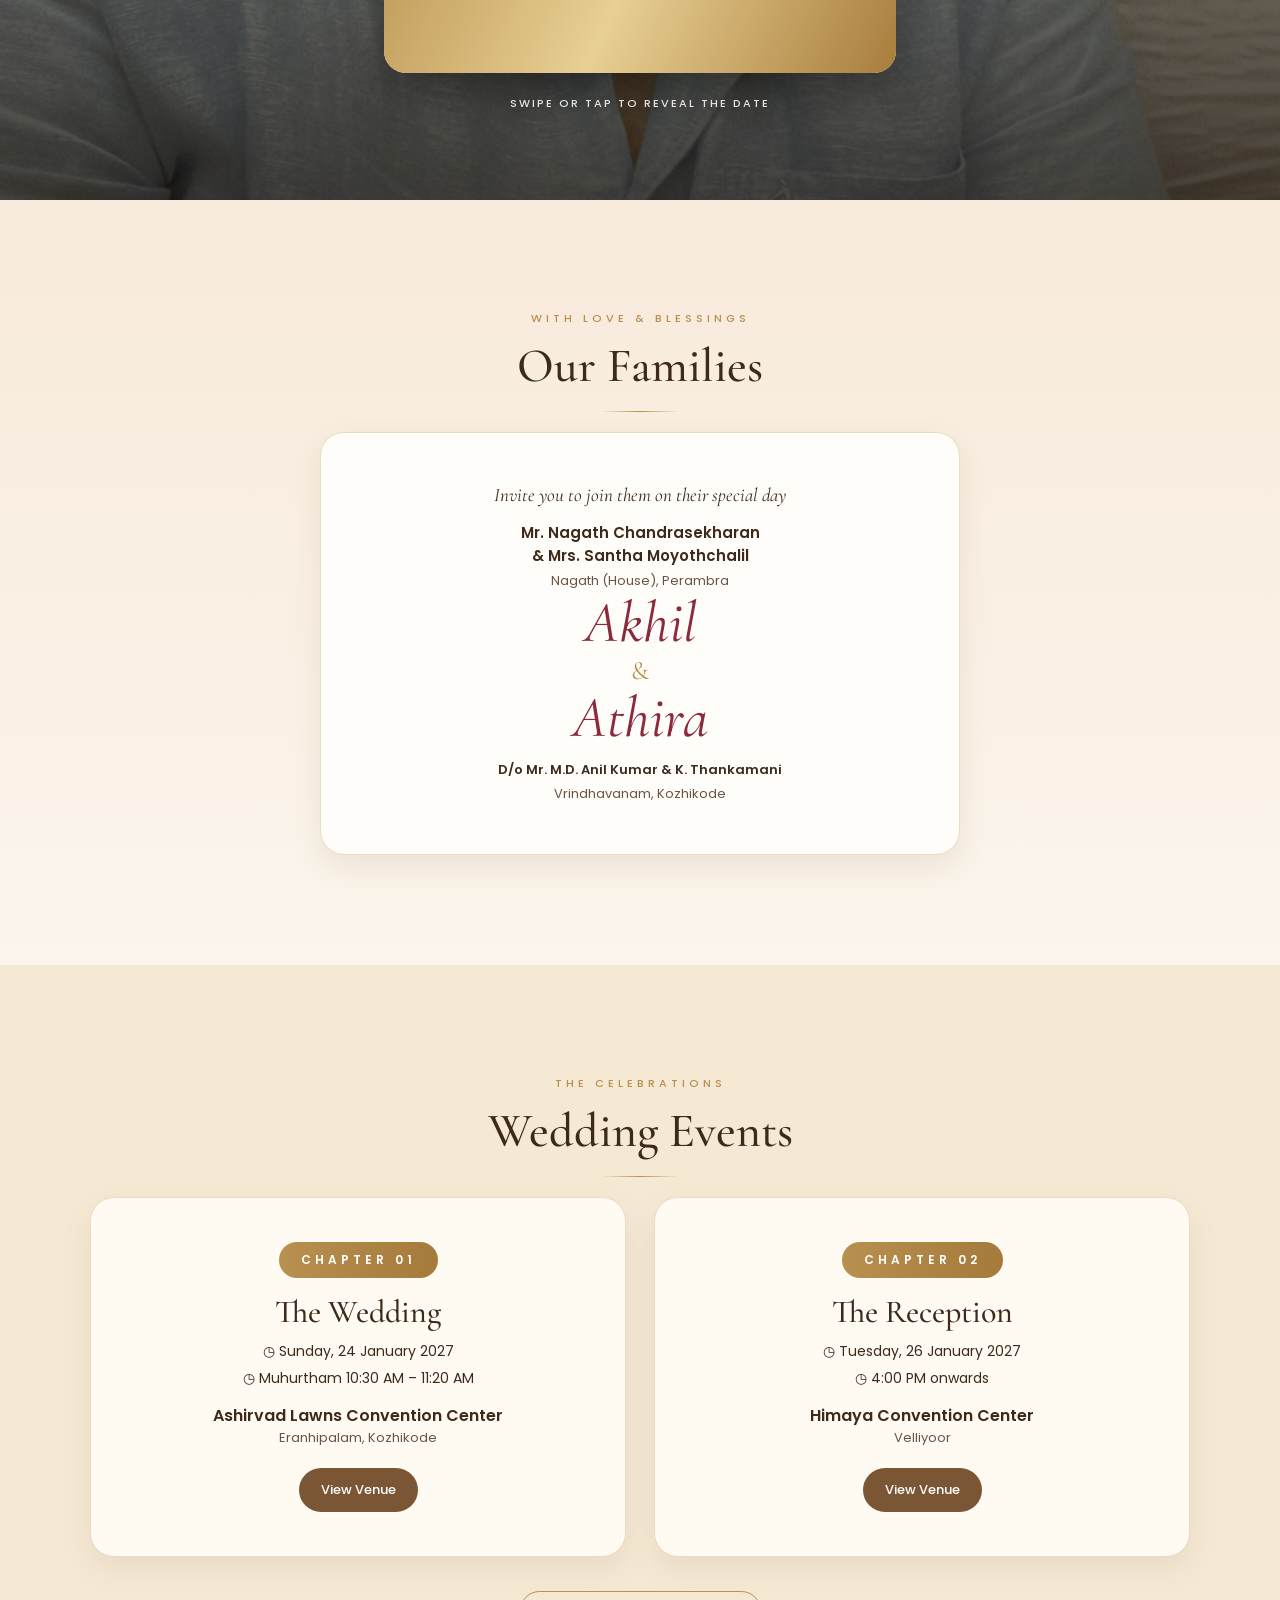
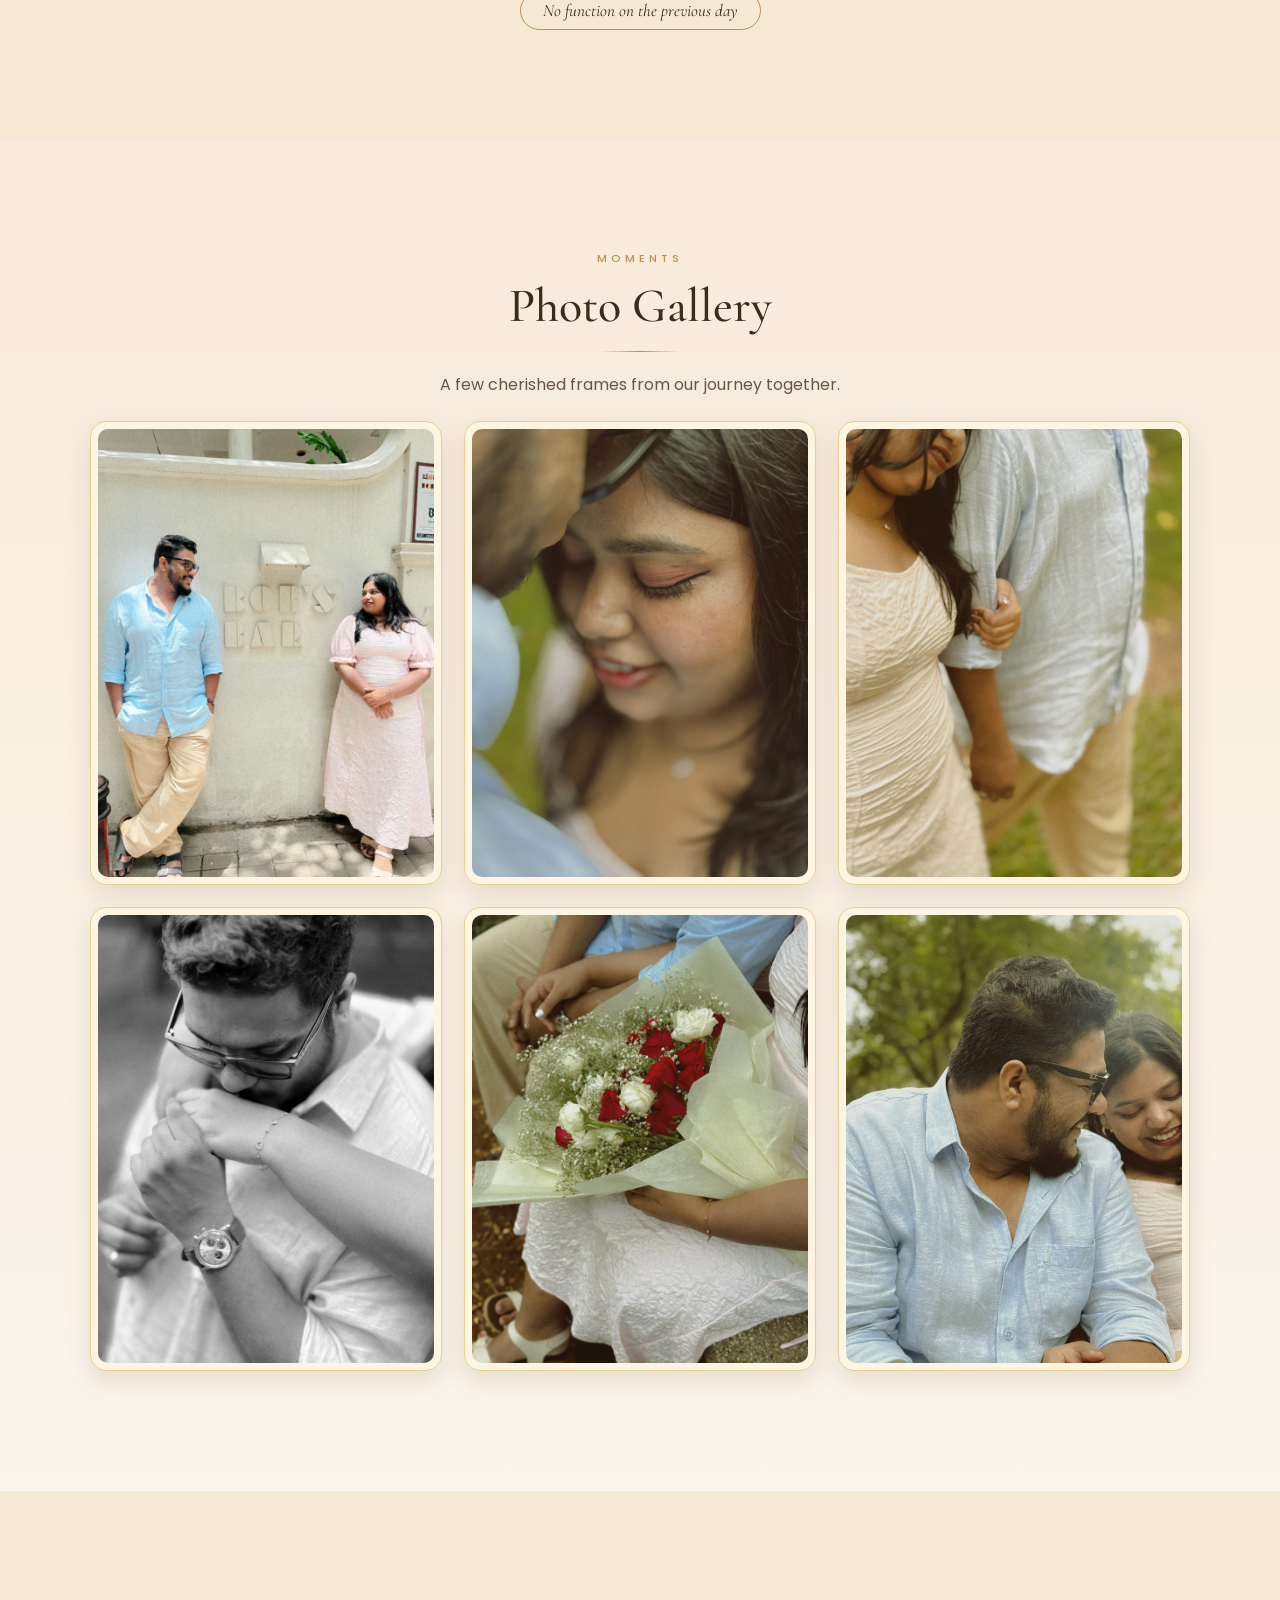
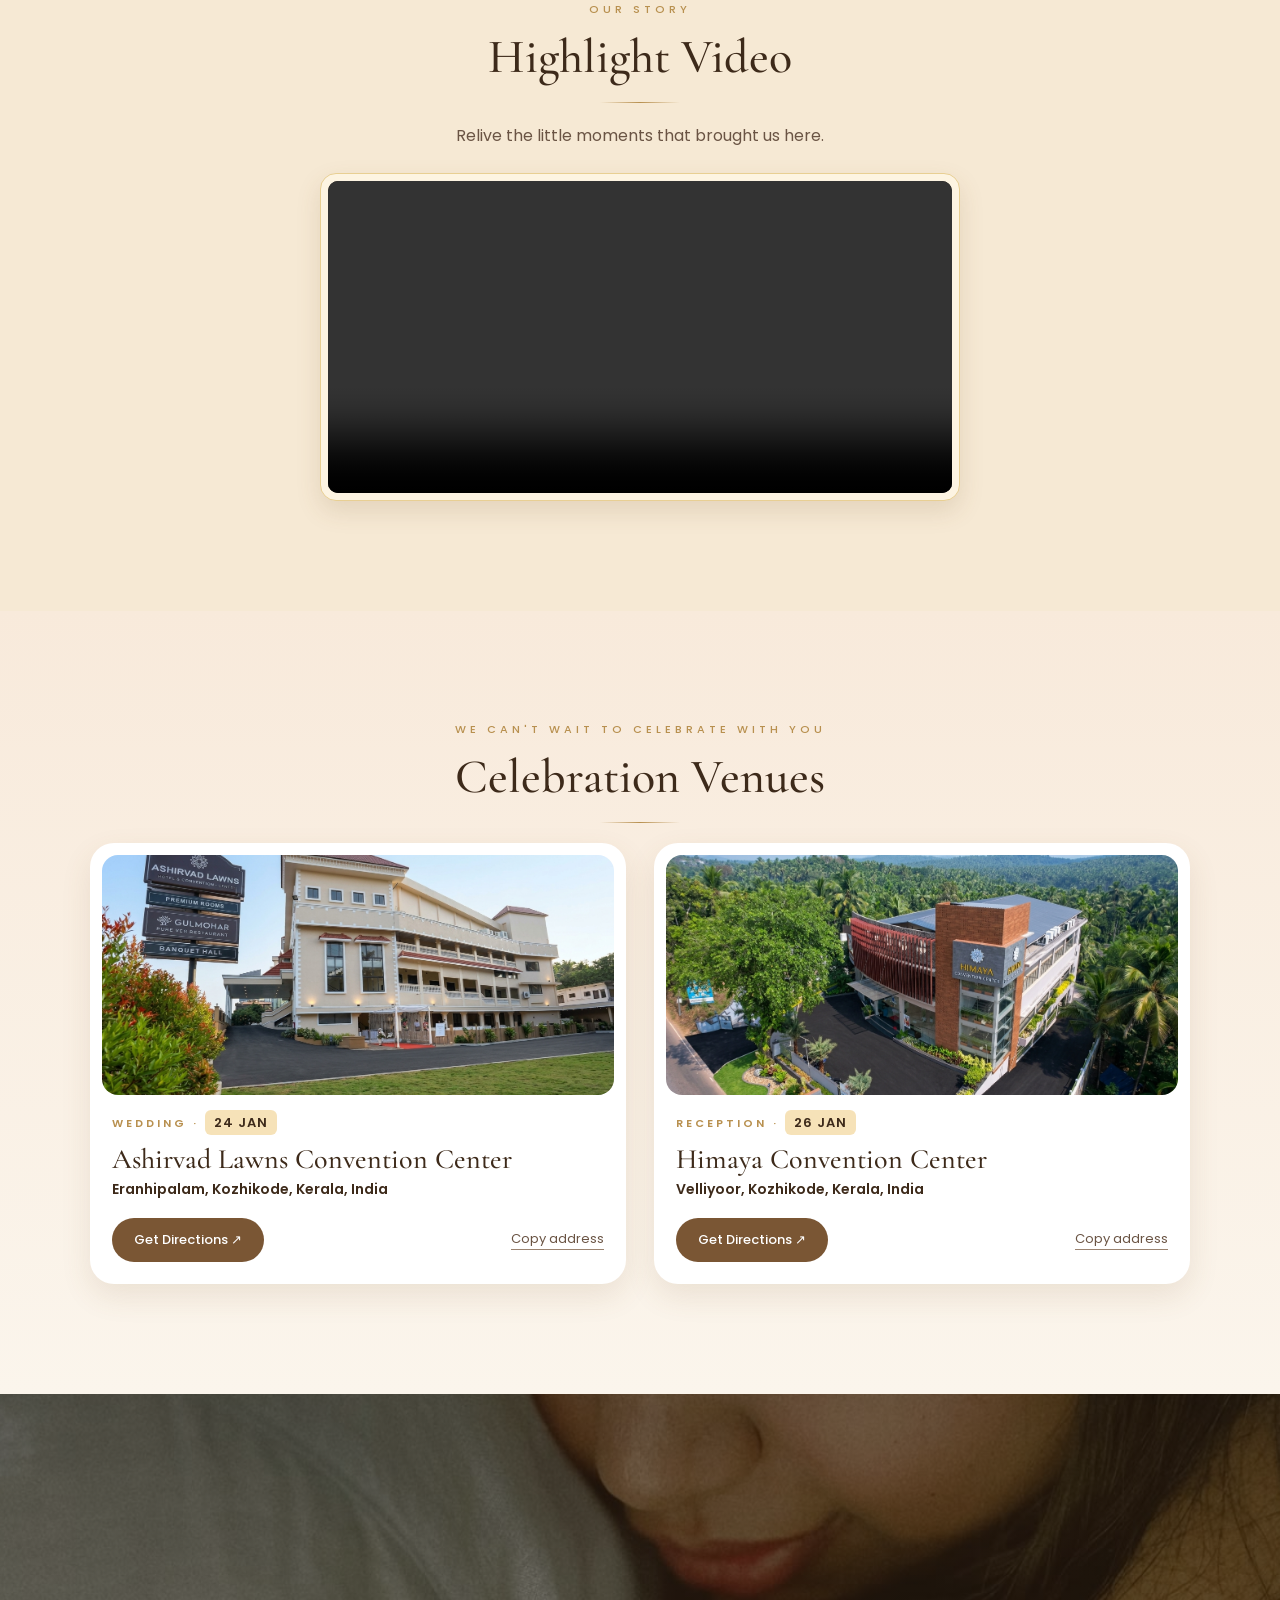
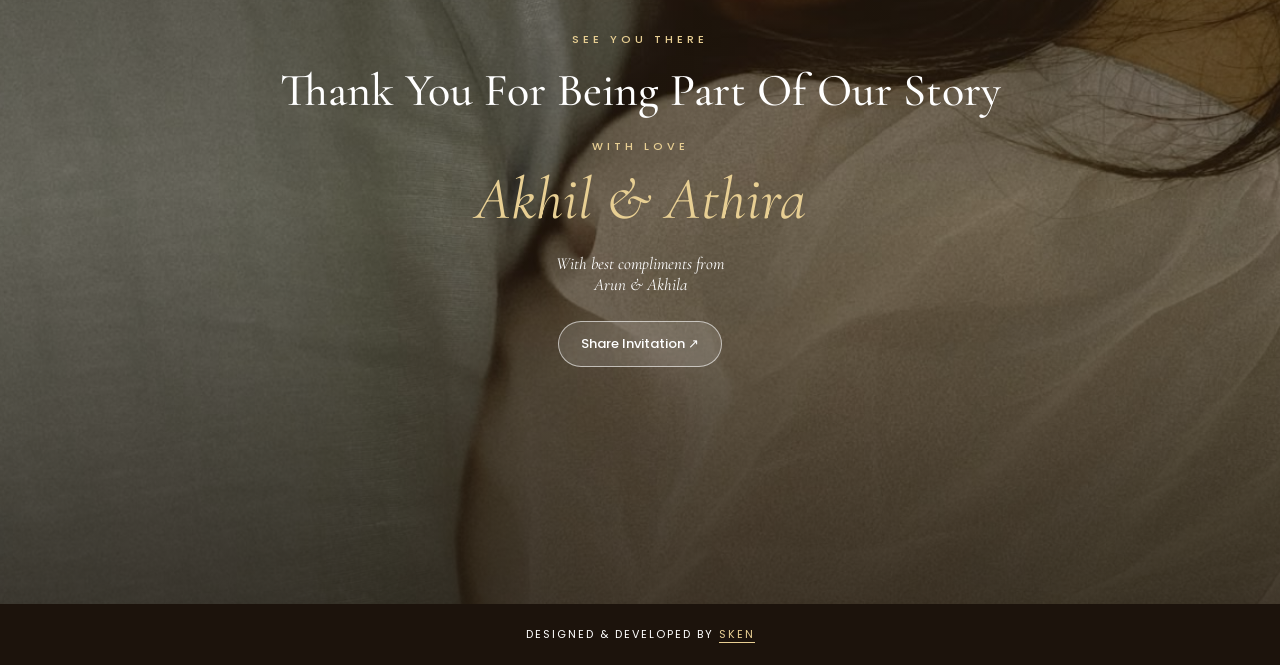
==== commit 38a01b76: "wf" ====
--- a/index.html
+++ b/index.html
@@ -23,7 +23,7 @@
 
 <!-- NAV -->
 <header class="nav" id="nav">
-  <a href="#hero" class="logo">A <span>&amp;</span> A</a>
+  <a href="#hero" class="logo"><img src="images/ATHIRA%20AKHIL%20LOGO.png" alt="Akhil &amp; Athira"></a>
   <nav>
     <a href="#events">EVENTS</a>
     <a href="#venues">VENUES</a>
@@ -87,7 +87,7 @@
     <p class="fam-label">Invite you to join them on their special day</p>
     <p class="fam-parents">Mr. Nagath Chandrasekharan<br>&amp; Mrs. Santha Moyothchalil</p>
     <p class="fam-place">Nagath (House), Perambra</p>
-    <p class="fam-phone"><a href="tel:+919495595023">94955 95023</a> · <a href="tel:+919447828512">94478 28512</a></p>
+    <!-- <p class="fam-phone"><a href="tel:+919495595023">94955 95023</a> · <a href="tel:+919447828512">94478 28512</a></p> -->
     <p class="fam-couple">Akhil</p>
     <p class="fam-amp">&amp;</p>
     <p class="fam-couple">Athira</p>
@@ -144,8 +144,19 @@
   </div>
 </section>
 
+<!-- HIGHLIGHT VIDEO -->
+<section class="section warm" id="highlight">
+  <p class="eyebrow reveal">Our Story</p>
+  <h2 class="title reveal">Highlight Video</h2>
+  <div class="divider reveal"></div>
+  <p class="sub reveal">Relive the little moments that brought us here.</p>
+  <div class="video-frame reveal">
+    <video src="images/highlight.mp4" controls playsinline preload="metadata"></video>
+  </div>
+</section>
+
 <!-- VENUES -->
-<section class="section warm" id="venues">
+<section class="section cream" id="venues">
   <p class="eyebrow reveal">We can't wait to celebrate with you</p>
   <h2 class="title reveal">Celebration Venues</h2>
   <div class="divider reveal"></div>
--- a/style.css
+++ b/style.css
@@ -14,7 +14,8 @@
 /* NAV */
 .nav{position:fixed;top:0;left:0;right:0;z-index:50;display:flex;justify-content:space-between;align-items:center;padding:14px 18px;background:rgba(28,19,12,.55);backdrop-filter:blur(10px);-webkit-backdrop-filter:blur(10px);transition:background .3s}
 .nav.scrolled{background:rgba(70,55,42,.82)}
-.logo{font-family:var(--serif);font-size:26px;color:#fff;text-decoration:none;letter-spacing:2px}
+.logo{display:flex;align-items:center;font-family:var(--serif);font-size:26px;color:#fff;text-decoration:none;letter-spacing:2px}
+.logo img{display:block;height:40px;width:auto}
 .logo span{color:var(--gold-l);font-style:italic}
 .nav nav{display:flex;gap:10px;align-items:center}
 .nav nav a{color:#fff;font-size:10px;font-weight:600;text-decoration:none;letter-spacing:.5px}
@@ -131,6 +132,7 @@
 @media (min-width:768px){
   .nav{padding:18px 40px}
   .logo{font-size:30px}
+  .logo img{height:52px}
   .nav nav{gap:28px}
   .nav nav a{font-size:12px;letter-spacing:2px}
   .nav-rsvp{padding:9px 20px}
@@ -185,3 +187,7 @@
   .intro-photo{left:50%;right:auto;width:min(100%,calc(100vh * .9));transform:translateX(-50%);animation:none;
     -webkit-mask-image:linear-gradient(90deg,transparent,#000 12%,#000 88%,transparent);mask-image:linear-gradient(90deg,transparent,#000 12%,#000 88%,transparent)}
 }
+
+/* Highlight video */
+.video-frame{max-width:820px;margin:24px auto 0;background:#fdf4e2;border:1px solid var(--gold-l);border-radius:16px;padding:7px;box-shadow:0 10px 24px rgba(120,90,50,.15)}
+.video-frame video{display:block;width:100%;border-radius:10px;background:#1c130c}
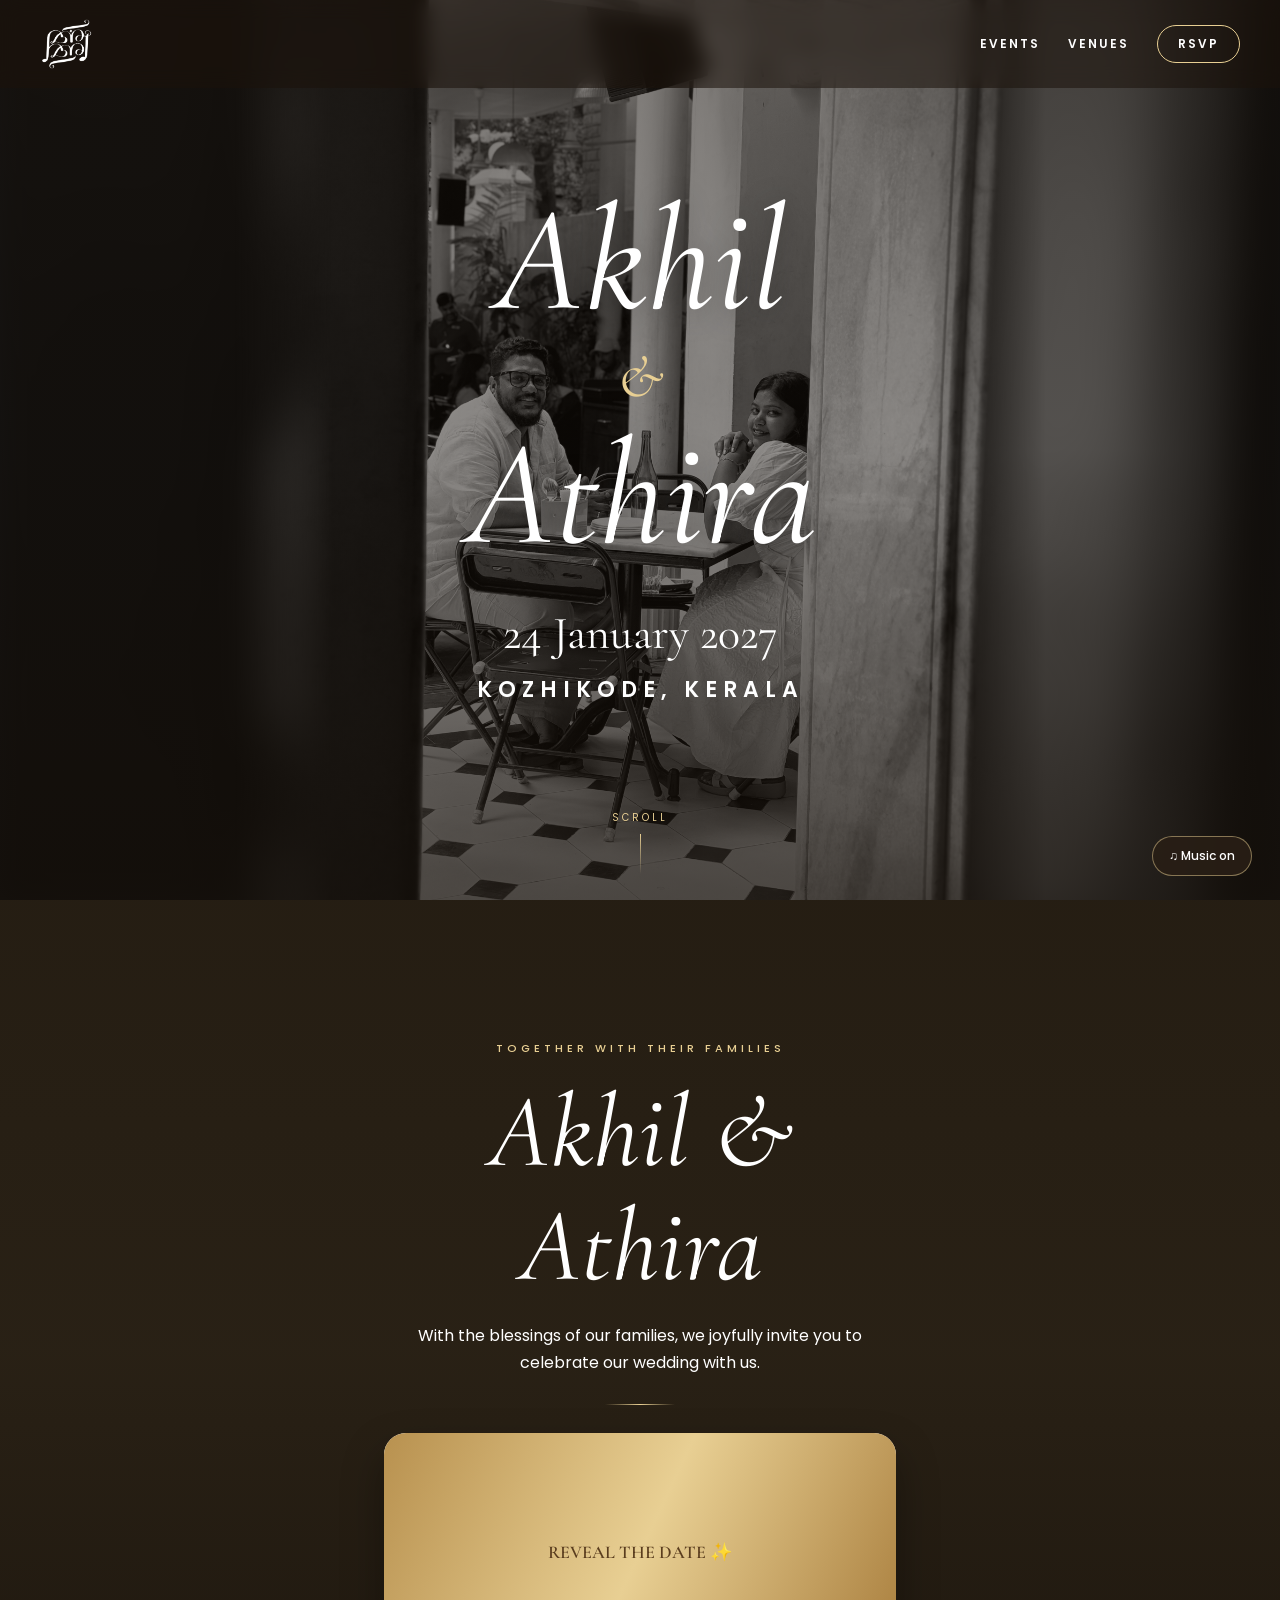
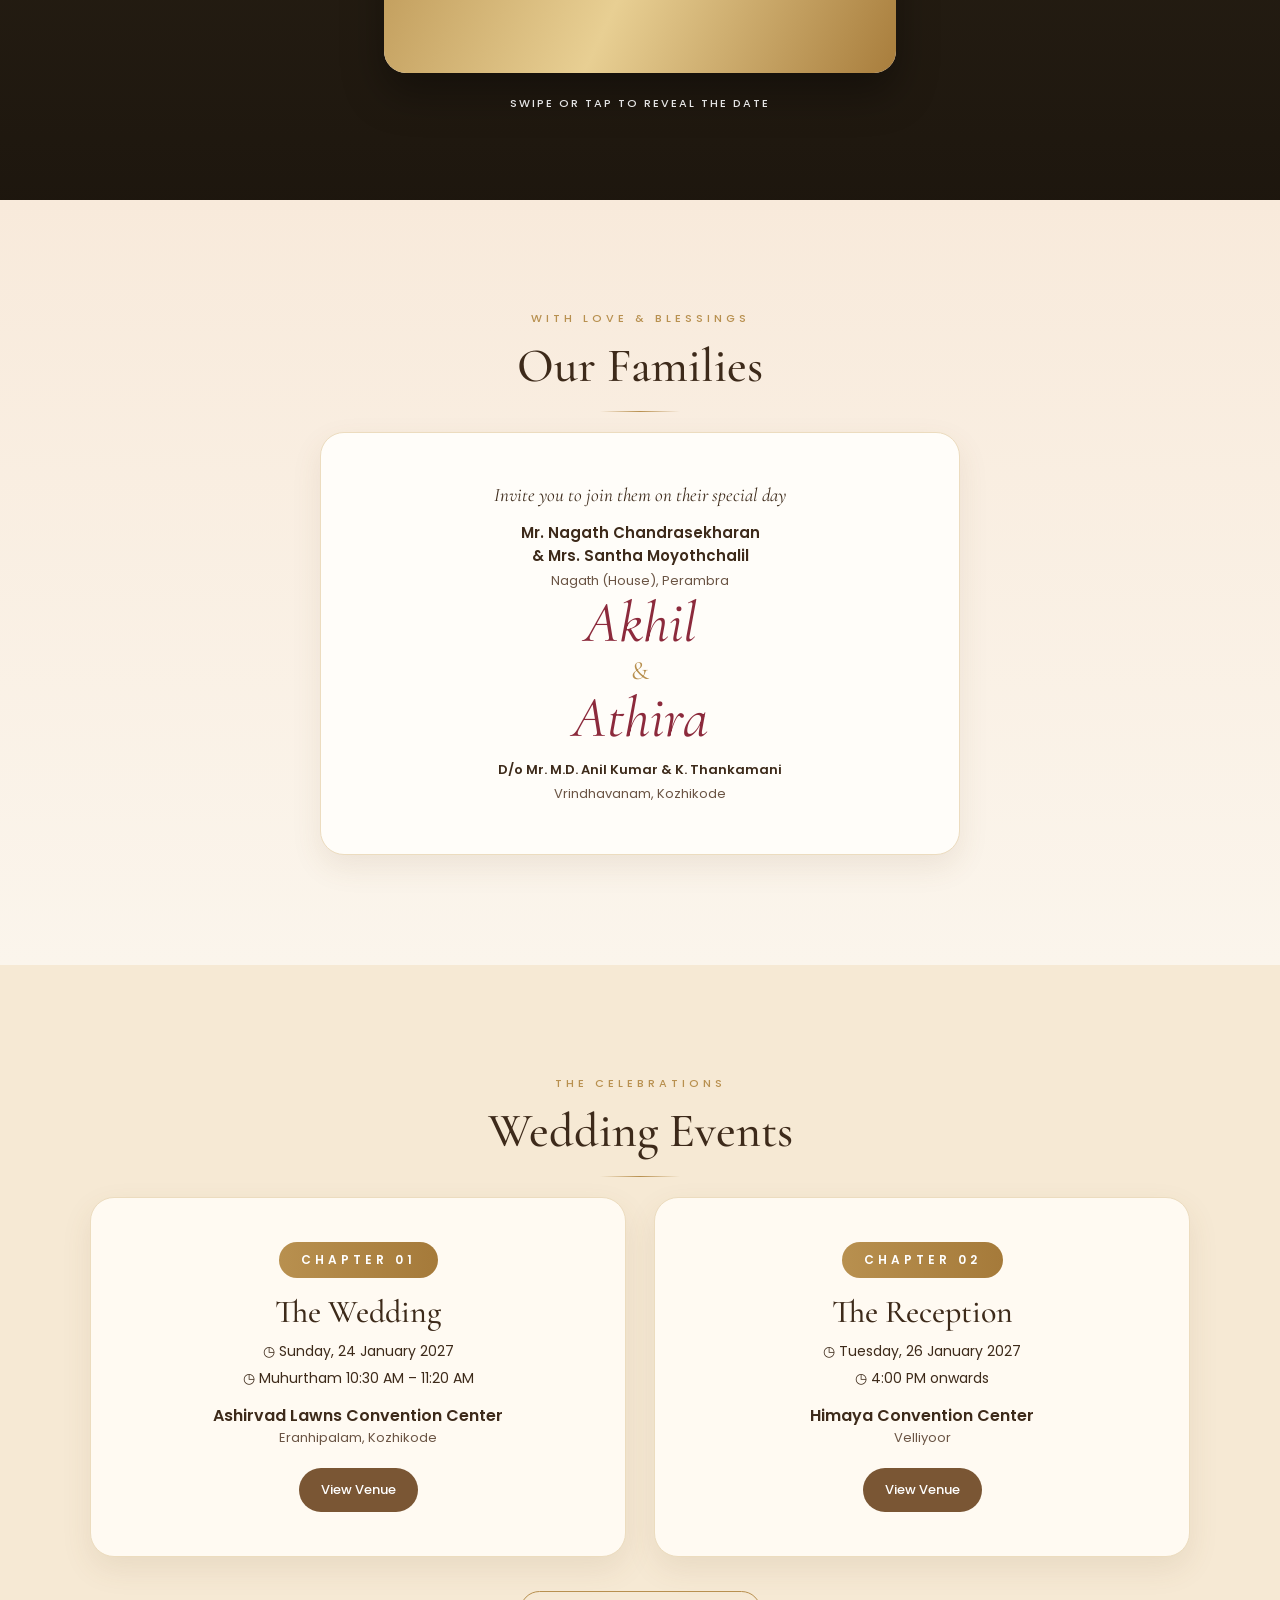
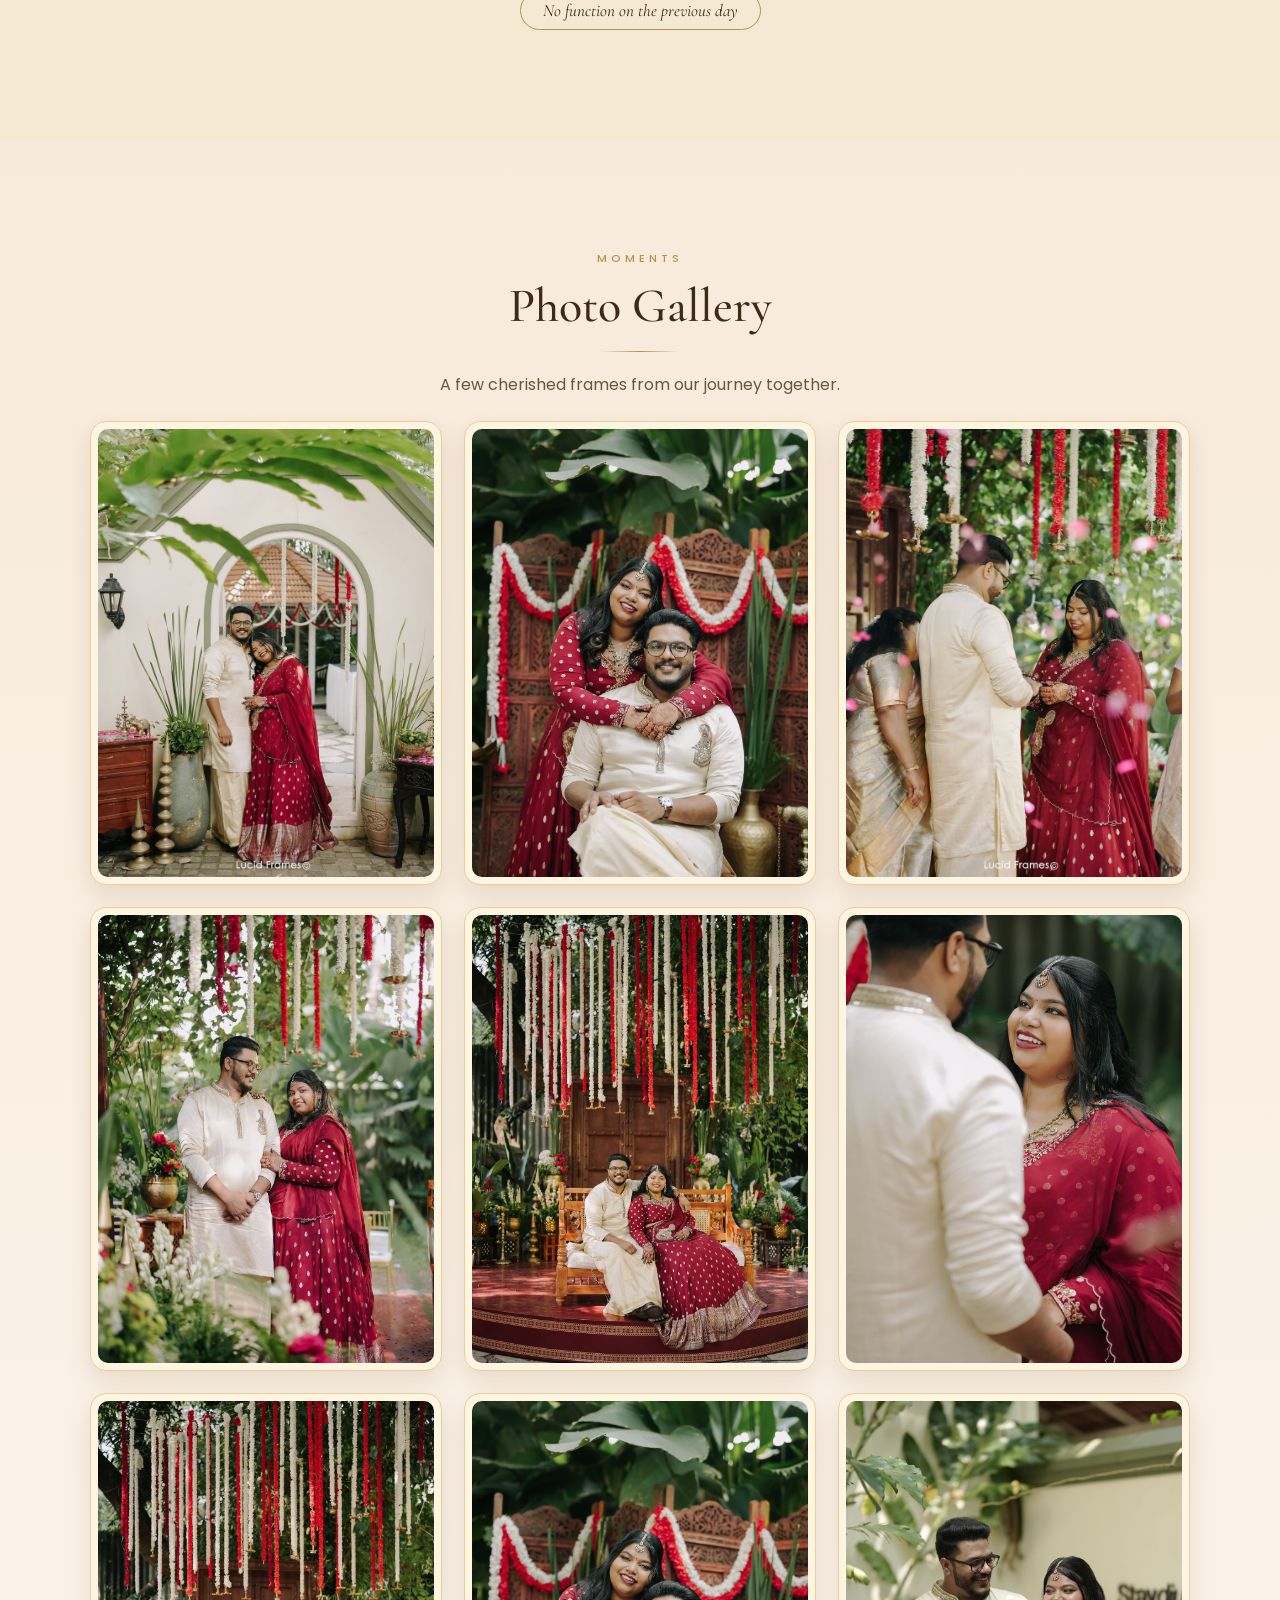
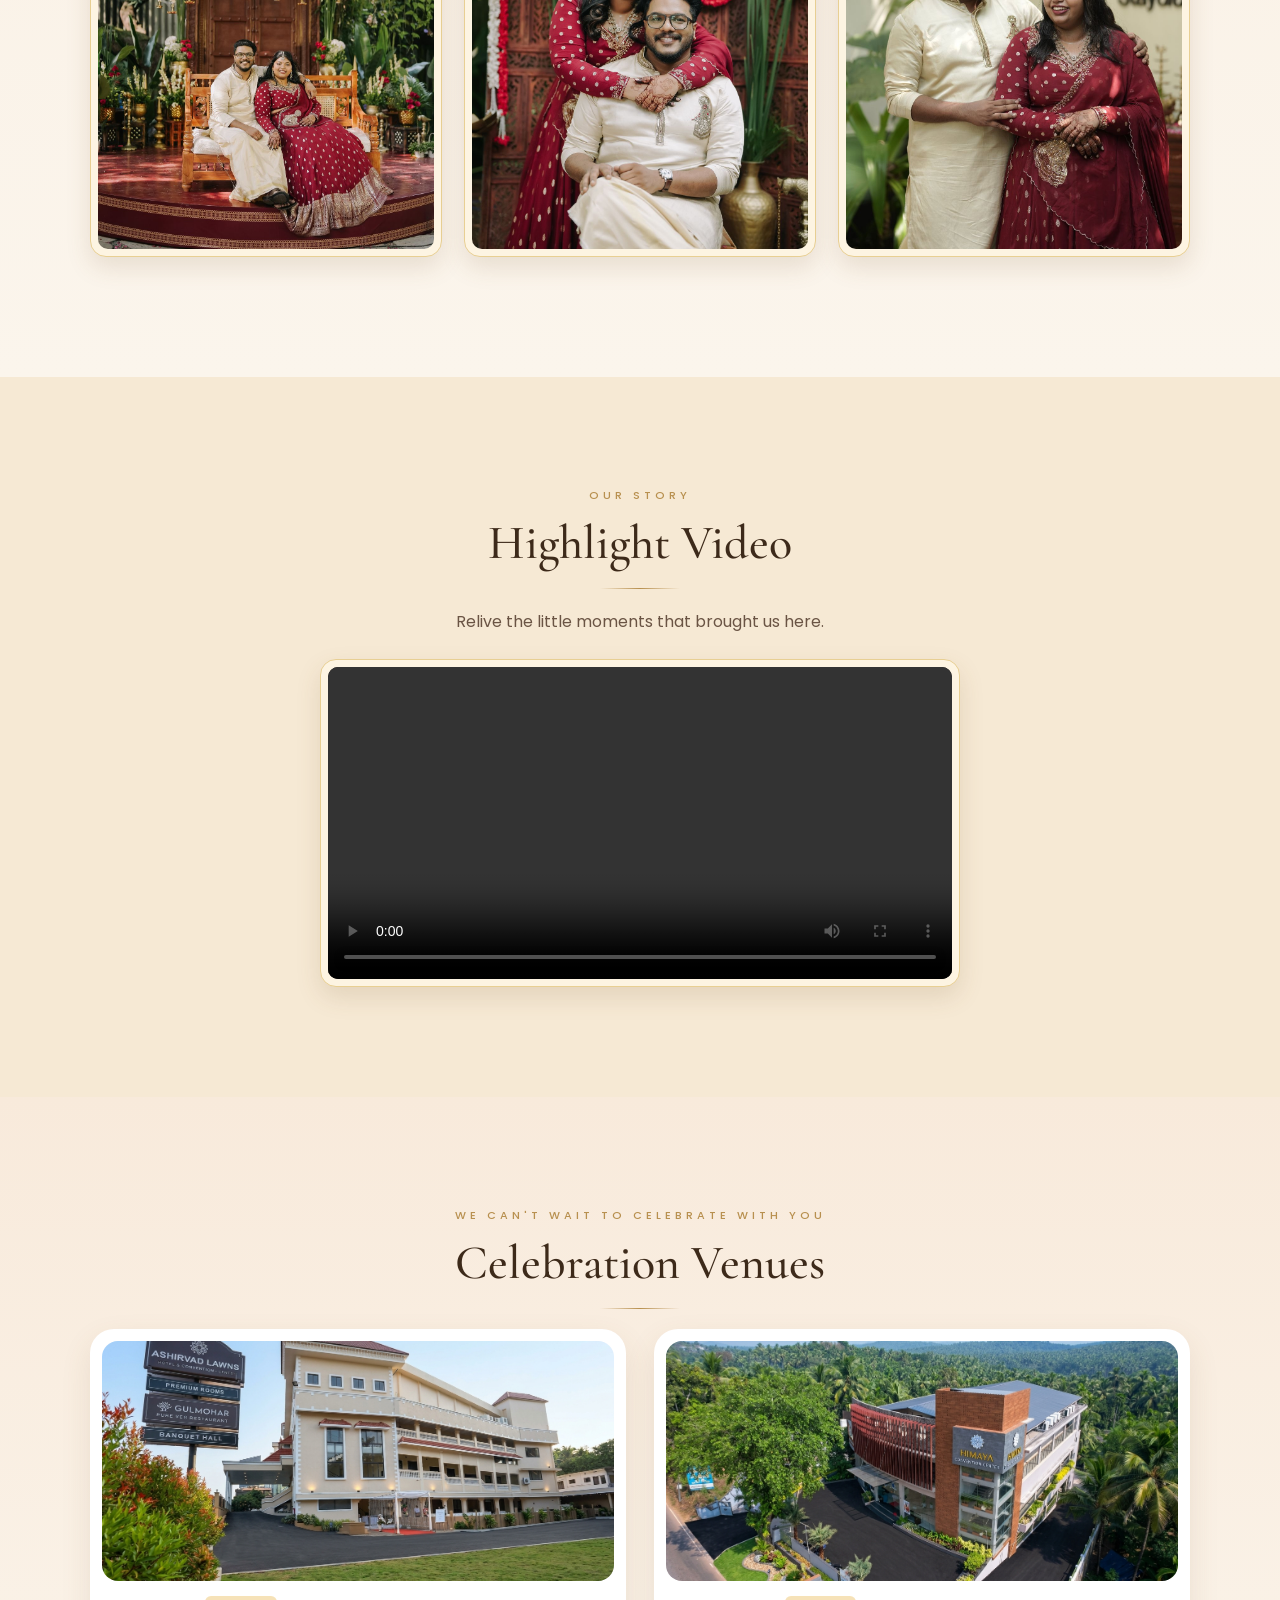
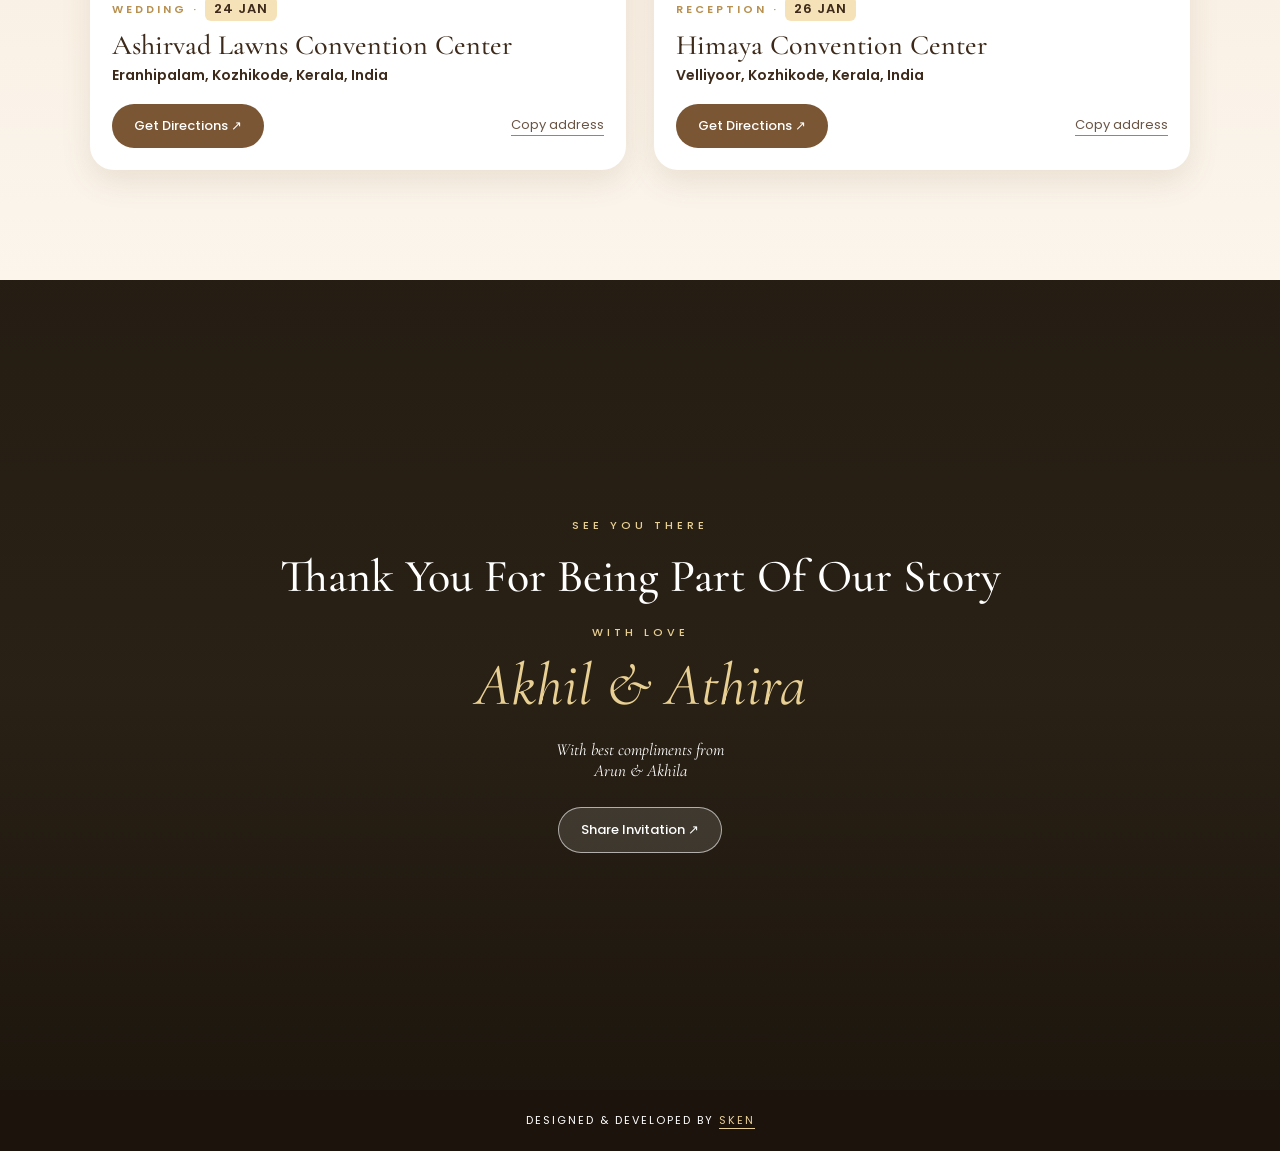
==== commit ba949737: "cfewf" ====
--- a/index.html
+++ b/index.html
@@ -135,12 +135,15 @@
   <p class="sub reveal">A few cherished frames from our journey together.</p>
   <p class="eyebrow small reveal"><span class="swipe-txt">Swipe to see more →</span></p>
   <div class="gallery" id="gallery-track">
-    <figure><img src="images/1.jpeg" alt="Akhil and Athira" loading="lazy"></figure>
-    <figure><img src="images/2.jpeg" alt="Akhil and Athira" loading="lazy"></figure>
-    <figure><img src="images/3.jpeg" alt="Akhil and Athira" loading="lazy"></figure>
-    <figure><img src="images/5.jpeg" alt="Akhil and Athira" loading="lazy"></figure>
-    <figure><img src="images/7.jpeg" alt="Akhil and Athira" loading="lazy"></figure>
-    <figure><img src="images/8.jpg" alt="Akhil and Athira" loading="lazy"></figure>
+    <figure><img src="images/gallery/lf-1.jpg" alt="Akhil and Athira" loading="lazy"></figure>
+    <figure><img src="images/gallery/lf-3.jpg" alt="Akhil and Athira" loading="lazy"></figure>
+    <figure><img src="images/gallery/lf-12.jpg" alt="Akhil and Athira" loading="lazy"></figure>
+    <figure><img src="images/gallery/lf-15.jpg" alt="Akhil and Athira" loading="lazy"></figure>
+    <figure><img src="images/gallery/lf-18.jpg" alt="Akhil and Athira" loading="lazy"></figure>
+    <figure><img src="images/gallery/lf-21.jpg" alt="Akhil and Athira" loading="lazy"></figure>
+    <figure><img src="images/gallery/lf-128.jpg" alt="Akhil and Athira" loading="lazy"></figure>
+    <figure><img src="images/gallery/lf-223.jpg" alt="Akhil and Athira" loading="lazy"></figure>
+    <figure><img src="images/gallery/dsc01259.jpg" alt="Akhil and Athira" loading="lazy"></figure>
   </div>
 </section>
 
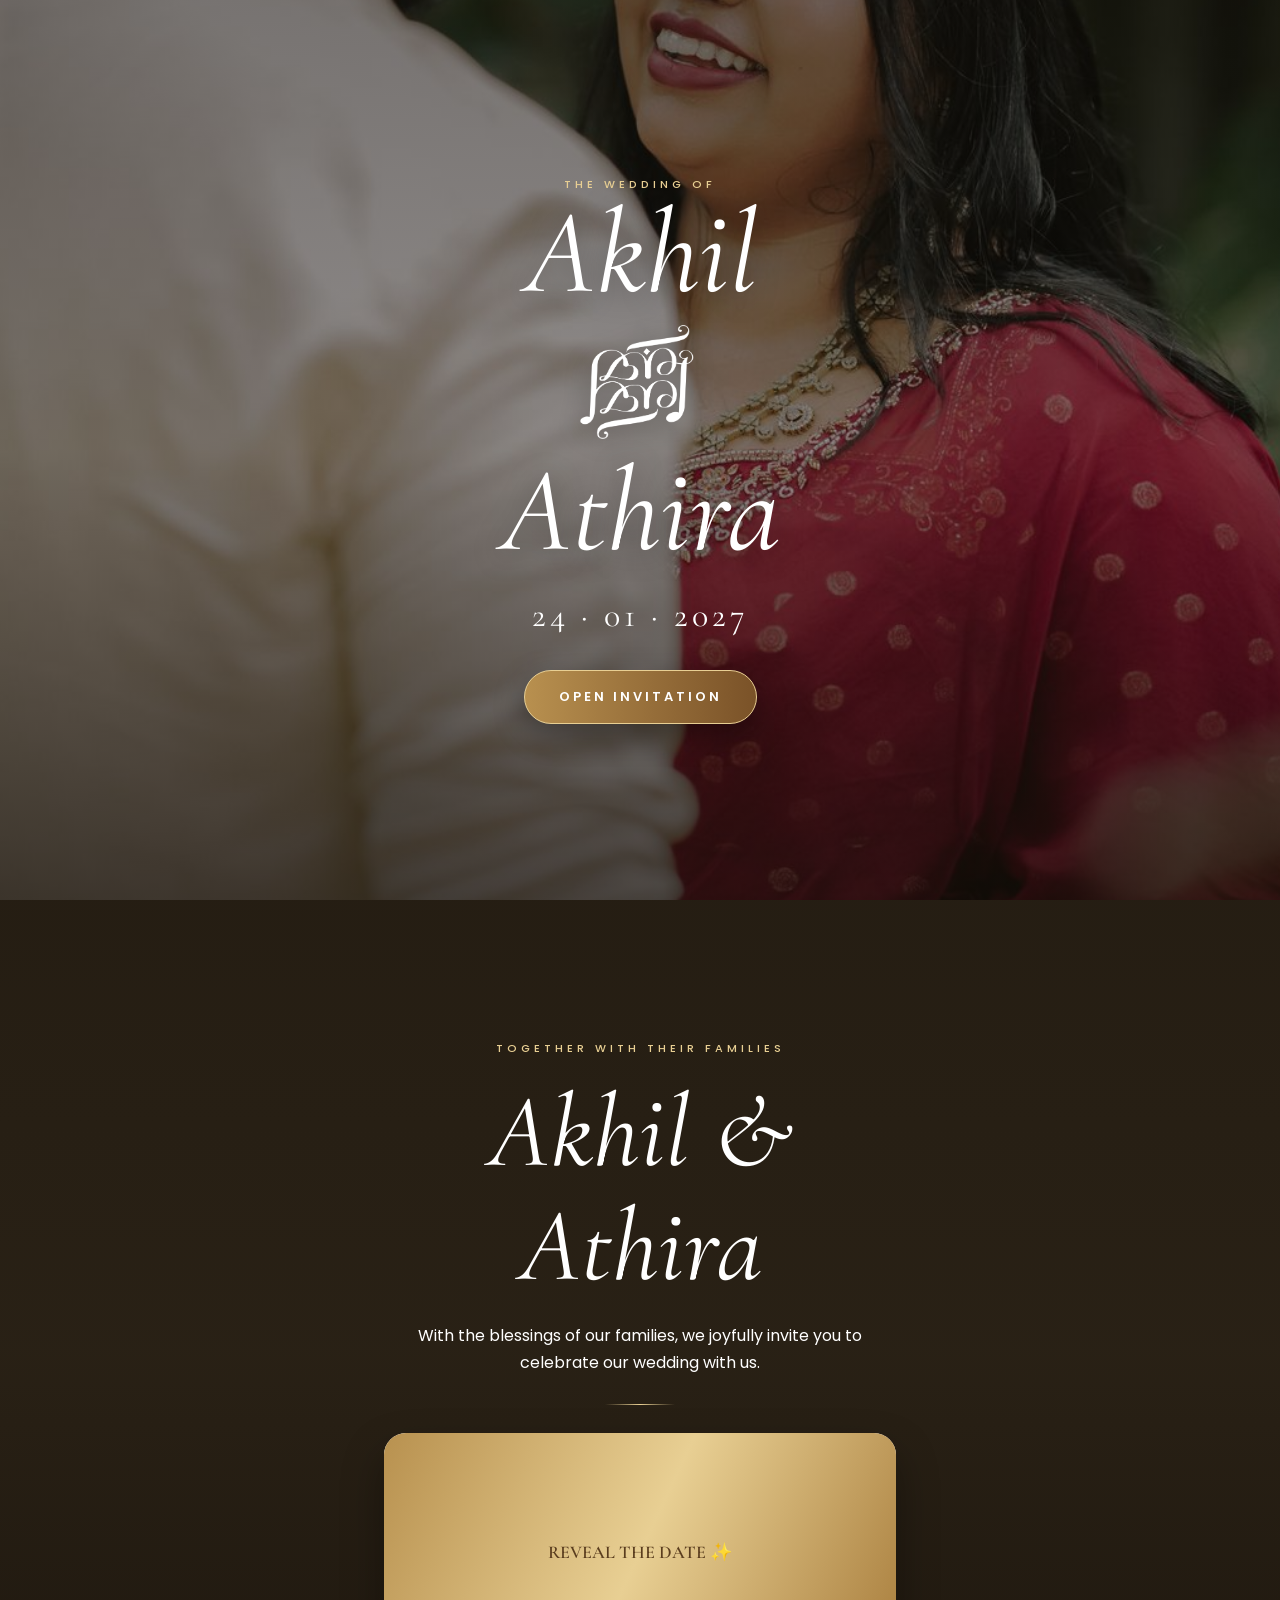
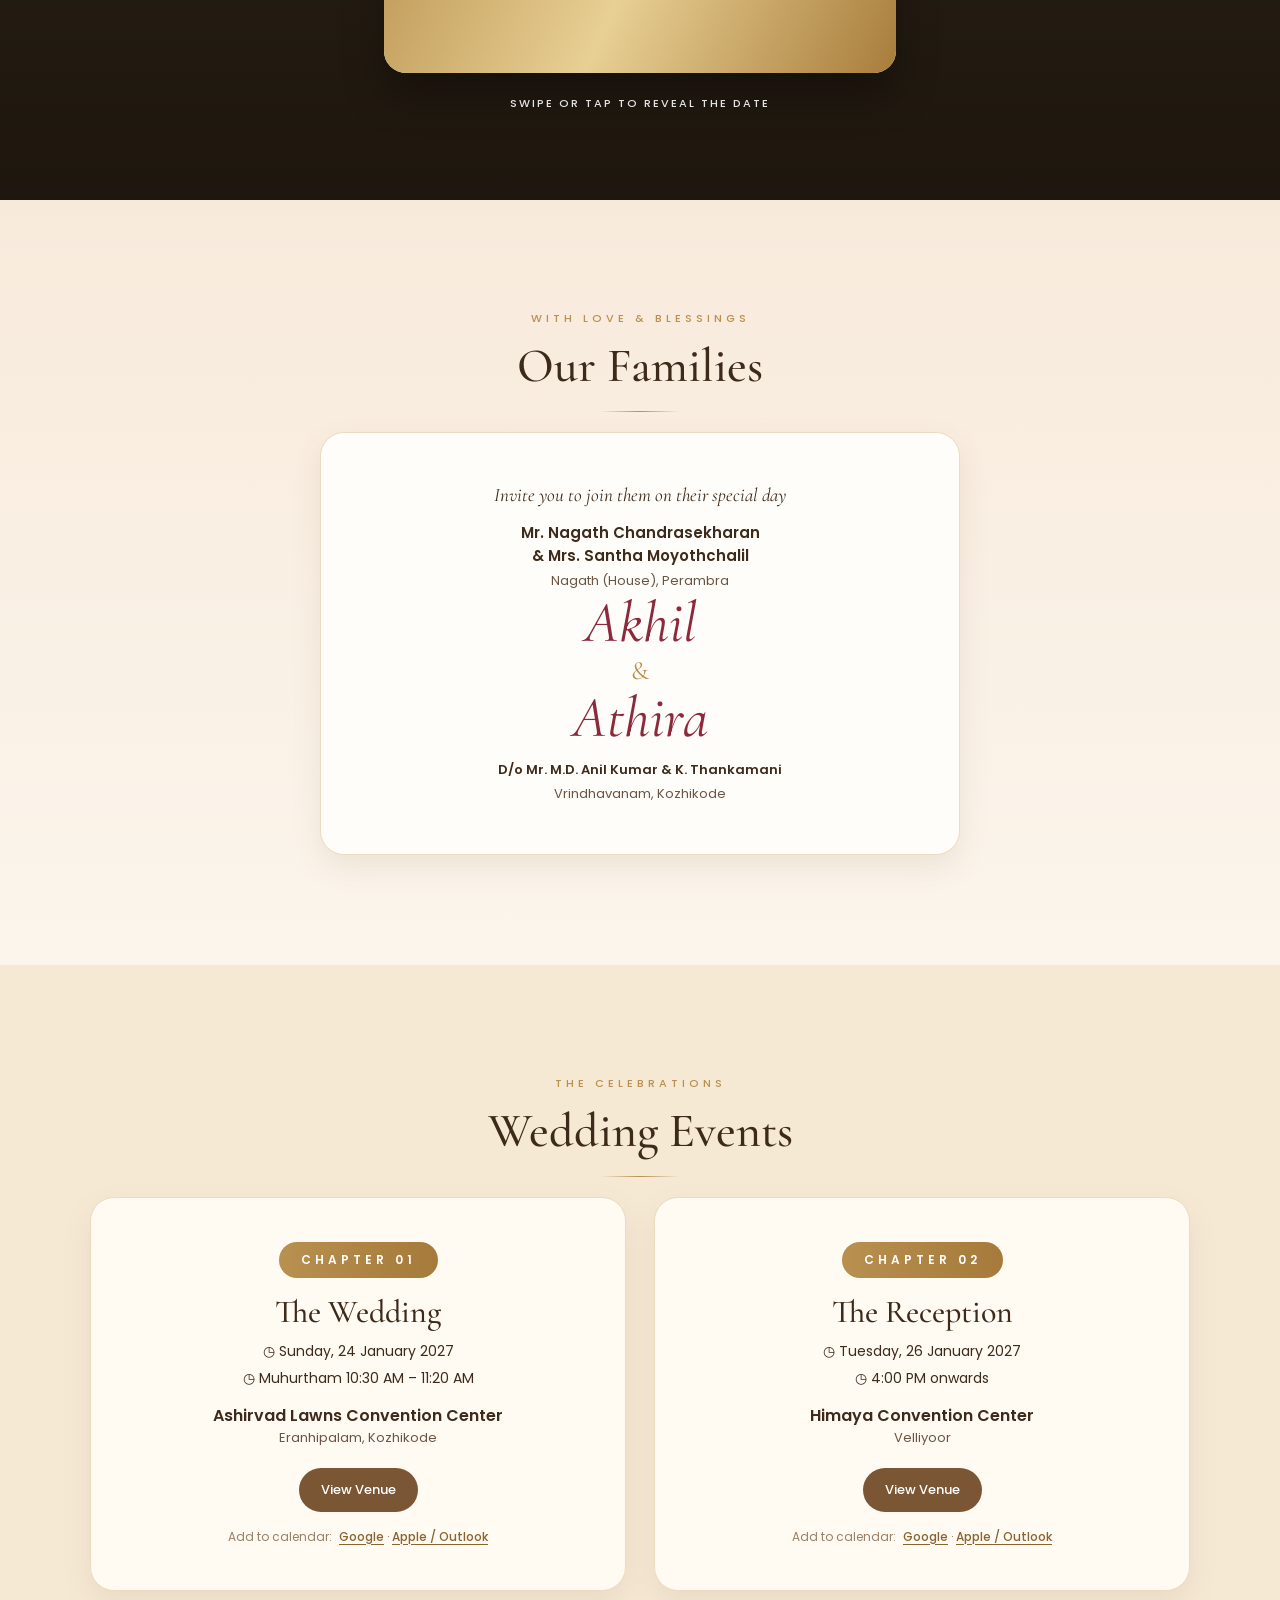
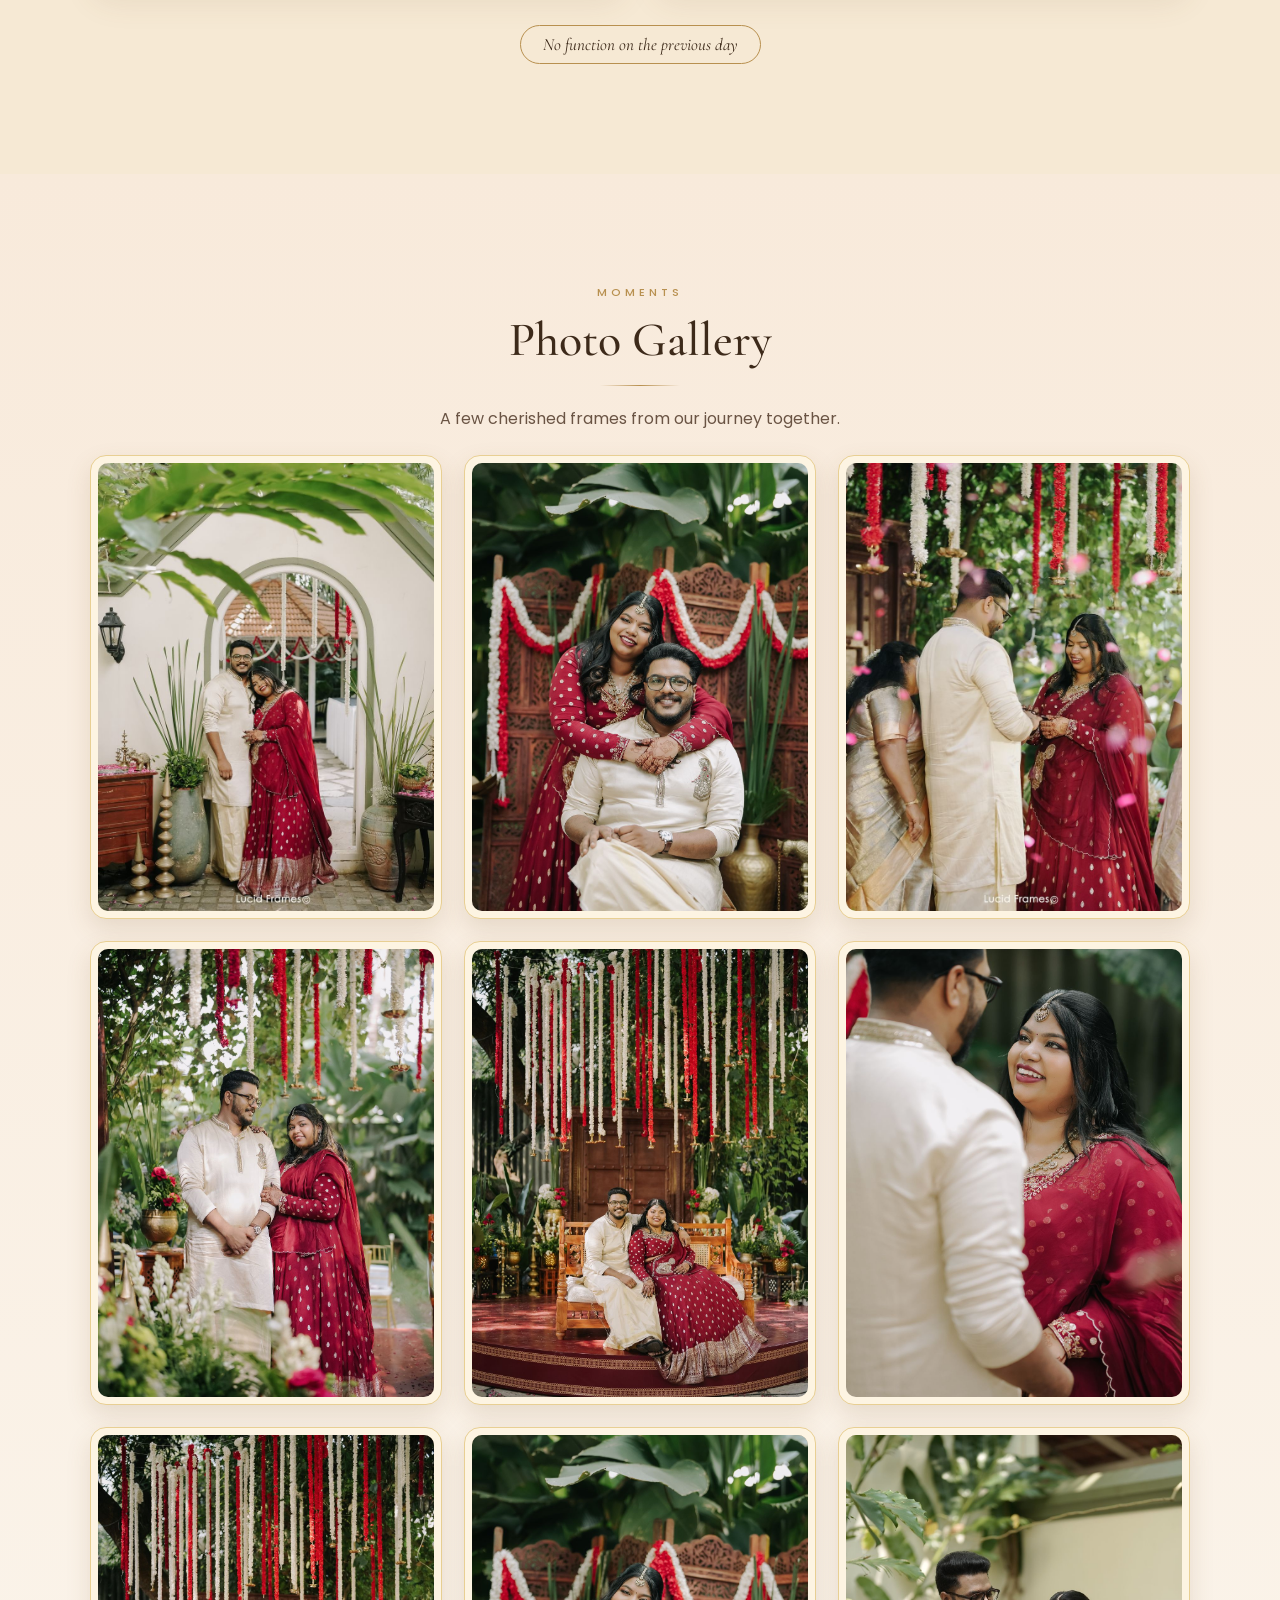
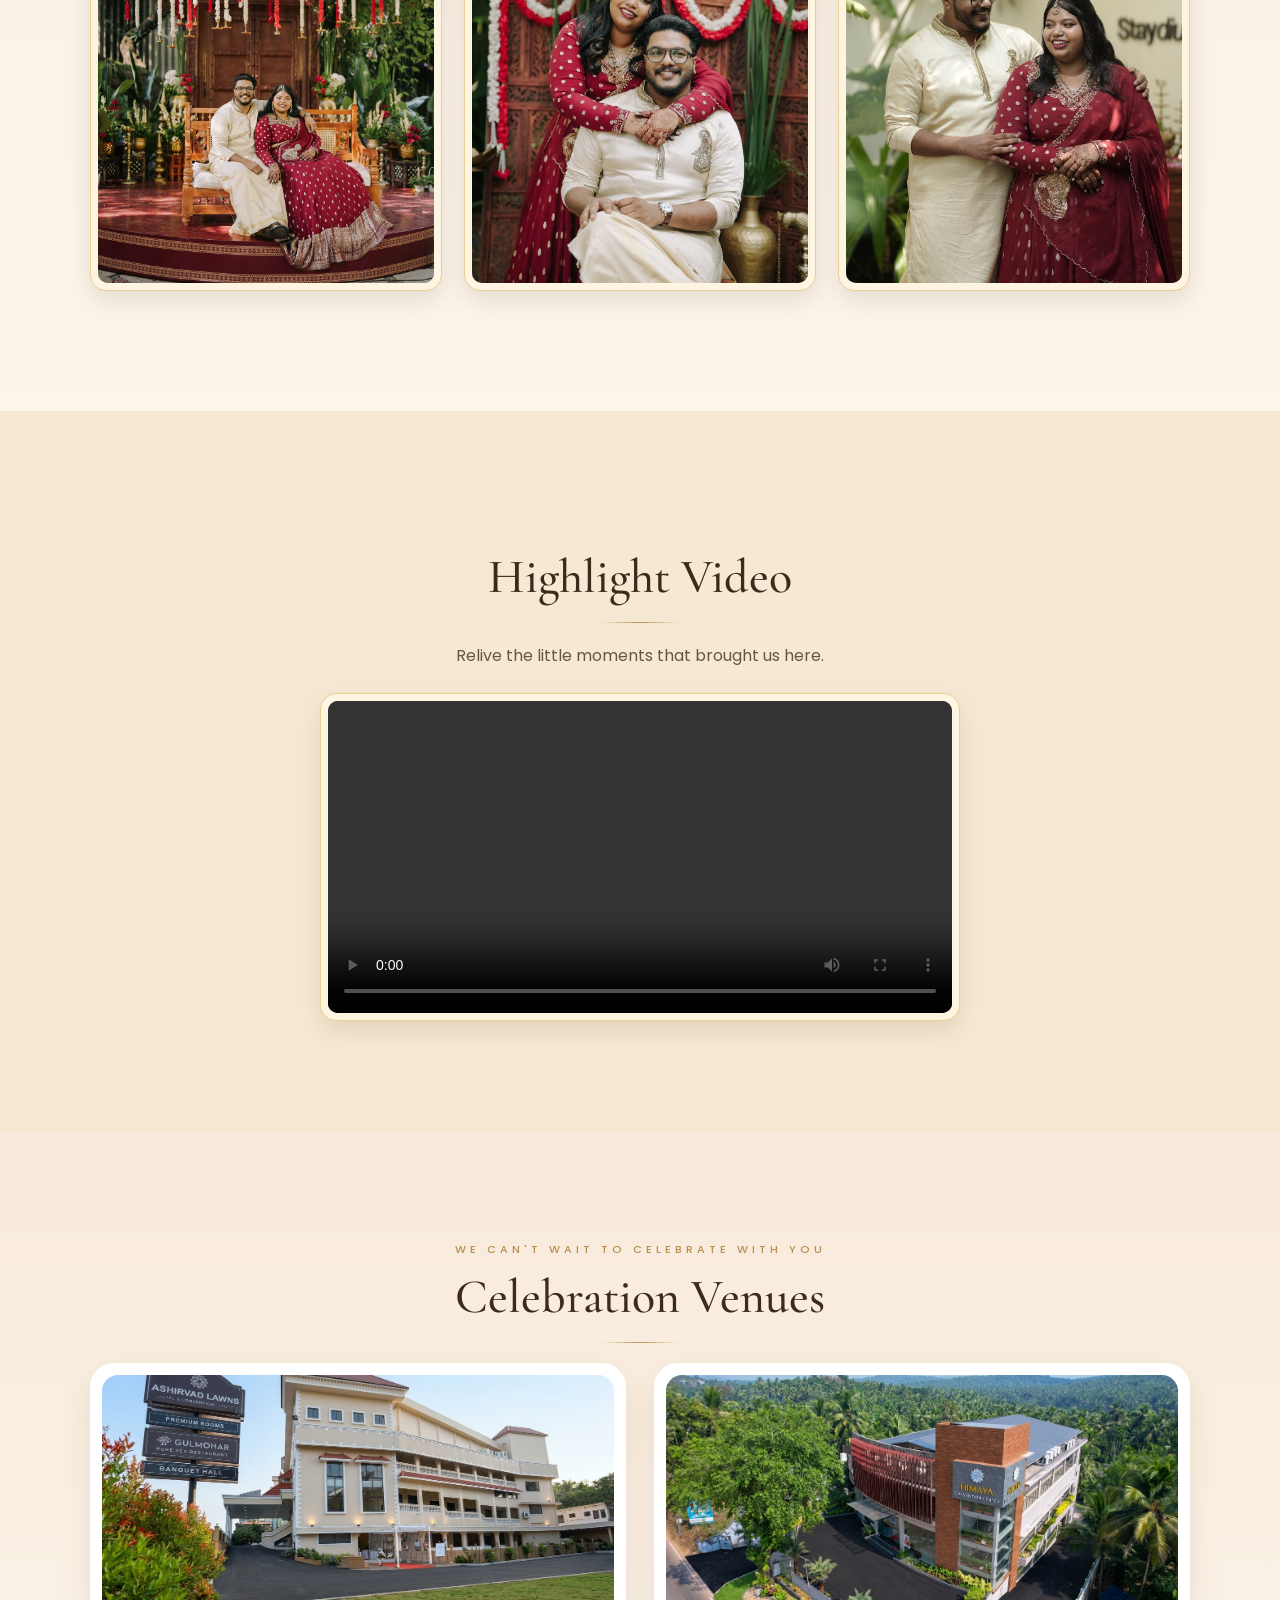
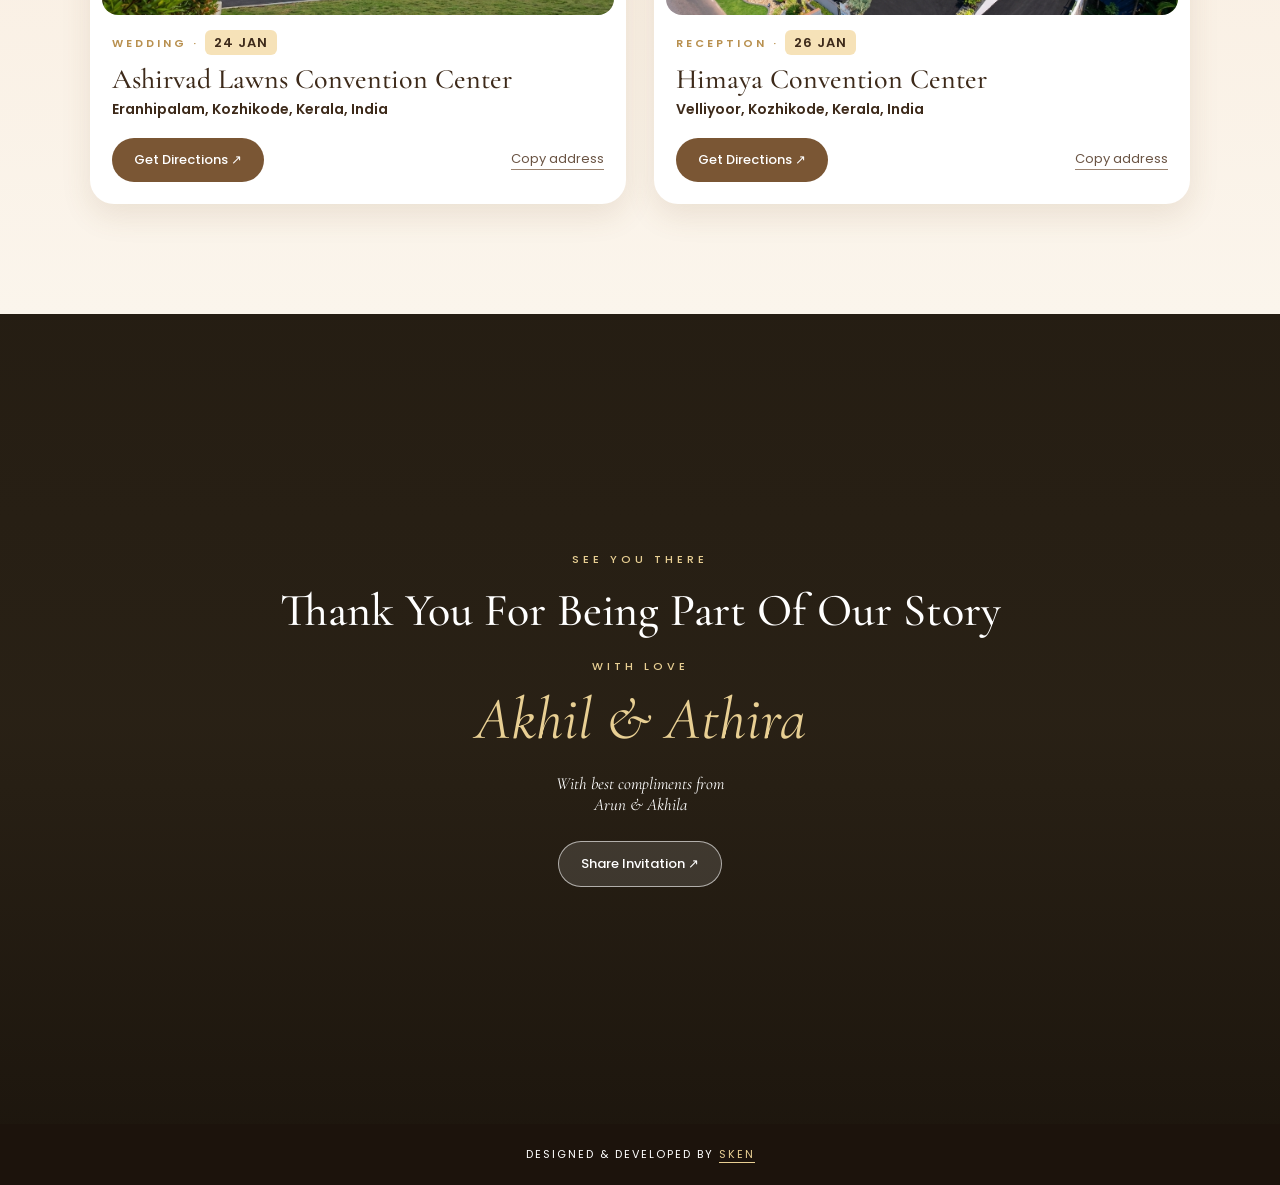
==== commit 75a09d74: "scscsc" ====
--- a/index.html
+++ b/index.html
@@ -19,7 +19,21 @@
 <link href="https://fonts.googleapis.com/css2?family=Cormorant+Garamond:ital,wght@0,400;0,500;0,600;1,400;1,500&family=Poppins:wght@300;400;500;600&display=swap" rel="stylesheet">
 <link rel="stylesheet" href="style.css">
 </head>
-<body>
+<body class="locked">
+
+<!-- COVER -->
+<div class="cover" id="cover">
+  <div class="hero-bg" style="background-image:url('images/gallery/lf-21.jpg')"></div>
+  <div class="hero-shade"></div>
+  <div class="cover-inner">
+    <p class="eyebrow light">The Wedding Of</p>
+    <h1 class="cover-names">Akhil</h1>
+    <img class="cover-logo" src="images/ATHIRA%20AKHIL%20LOGO.png" alt="Akhil &amp; Athira logo">
+    <h1 class="cover-names">Athira</h1>
+    <p class="cover-date">24 · 01 · 2027</p>
+    <button class="cover-btn" id="openInvite">Open Invitation</button>
+  </div>
+</div>
 
 <!-- NAV -->
 <header class="nav" id="nav">
@@ -38,7 +52,7 @@
   <div class="hero-shade"></div>
   <div class="intro-inner">
     <h1 class="intro-names reveal">Akhil</h1>
-    <p class="intro-amp reveal">&amp;</p>
+    <img class="intro-logo reveal" src="images/ATHIRA%20AKHIL%20LOGO.png" alt="Akhil &amp; Athira logo">
     <h1 class="intro-names reveal">Athira</h1>
     <p class="intro-date reveal">24 January 2027</p>
     <p class="intro-place reveal">Kozhikode, Kerala</p>
@@ -111,6 +125,7 @@
     <p class="ev-venue">Ashirvad Lawns Convention Center</p>
     <p class="ev-addr">Eranhipalam, Kozhikode</p>
     <a class="btn" href="images/ashirvad.png">View Venue</a>
+    <div class="cal-links"><span>Add to calendar:</span> <a href="#" data-cal="wedding" data-type="google">Google</a> · <a href="#" data-cal="wedding" data-type="ics">Apple / Outlook</a></div>
   </article>
 
   <article class="event-card reveal">
@@ -121,6 +136,7 @@
     <p class="ev-venue">Himaya Convention Center</p>
     <p class="ev-addr">Velliyoor</p>
     <a class="btn" href="images/himaya.png">View Venue</a>
+    <div class="cal-links"><span>Add to calendar:</span> <a href="#" data-cal="reception" data-type="google">Google</a> · <a href="#" data-cal="reception" data-type="ics">Apple / Outlook</a></div>
   </article>
   </div>
 
--- a/style.css
+++ b/style.css
@@ -191,3 +191,19 @@
 /* Highlight video */
 .video-frame{max-width:820px;margin:24px auto 0;background:#fdf4e2;border:1px solid var(--gold-l);border-radius:16px;padding:7px;box-shadow:0 10px 24px rgba(120,90,50,.15)}
 .video-frame video{display:block;width:100%;border-radius:10px;background:#1c130c}
+.intro-logo{display:block;width:clamp(90px,22vw,150px);height:auto;margin:10px auto;filter:drop-shadow(0 4px 12px rgba(0,0,0,.35))}
+
+/* Cover */
+body.locked{overflow:hidden;height:100vh}
+.cover{position:fixed;inset:0;z-index:200;max-width:none;overflow:hidden;color:#fff;text-align:center;display:flex;align-items:center;justify-content:center;transition:opacity 1s ease,transform 1.2s ease}
+.cover.opened{opacity:0;transform:scale(1.08);pointer-events:none}
+.cover-inner{position:relative;padding:20px}
+.cover-names{font-family:var(--serif);font-style:italic;font-weight:400;font-size:clamp(56px,15vw,120px);line-height:1;text-shadow:0 4px 30px rgba(0,0,0,.35)}
+.cover-logo{display:block;width:clamp(80px,20vw,130px);margin:8px auto;filter:drop-shadow(0 4px 12px rgba(0,0,0,.35))}
+.cover-date{font-family:var(--serif);font-size:clamp(22px,4vw,34px);letter-spacing:4px;margin:24px 0 34px}
+.cover-btn{background:linear-gradient(90deg,#b8904f,#7a5228);color:#fff;border:1px solid var(--gold-l);font:600 13px var(--sans);letter-spacing:3px;text-transform:uppercase;padding:16px 34px;border-radius:40px;cursor:pointer;box-shadow:0 10px 30px rgba(0,0,0,.35);animation:pulse 2.2s ease-in-out infinite}
+@keyframes pulse{50%{transform:scale(1.05)}}
+/* Calendar links */
+.cal-links{margin-top:16px;font-size:12px;color:#7a5634}
+.cal-links span{opacity:.75;margin-right:4px}
+.cal-links a{color:var(--gold-d);font-weight:500;text-decoration:underline;text-underline-offset:3px}
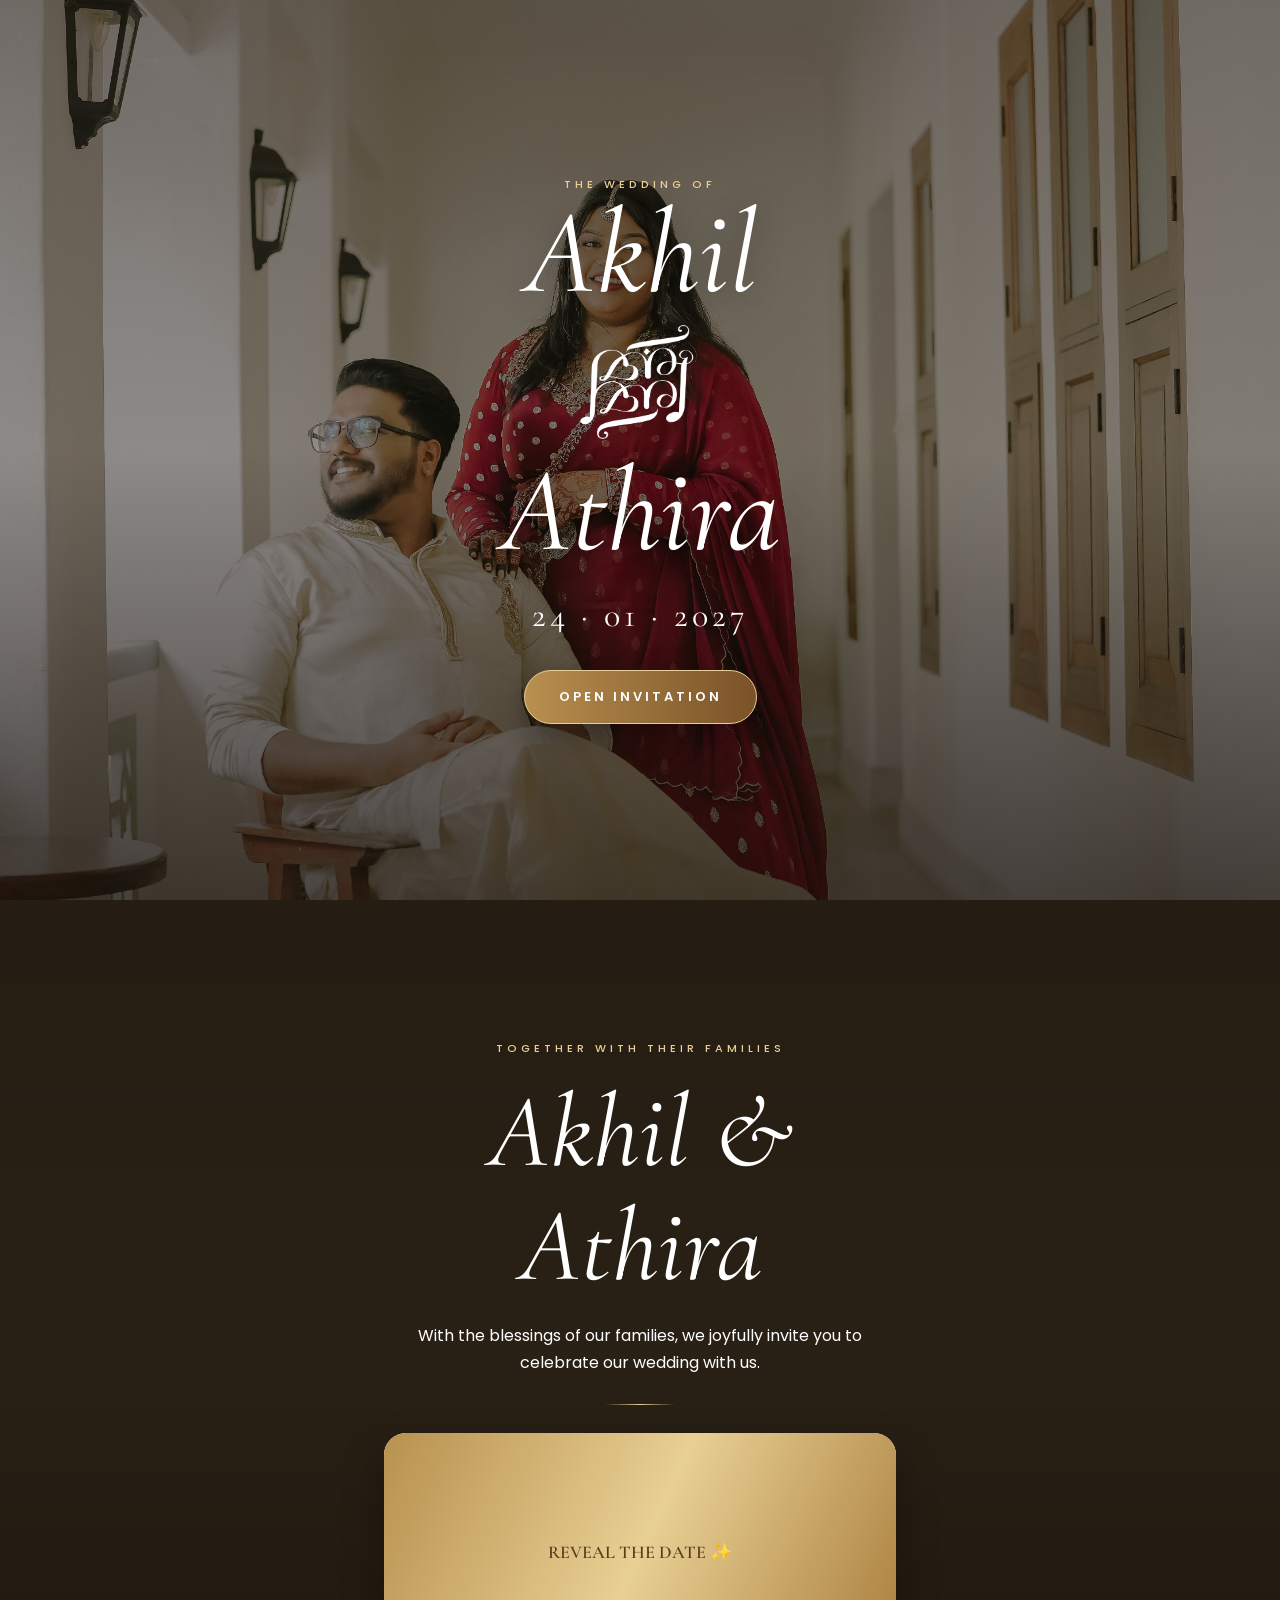
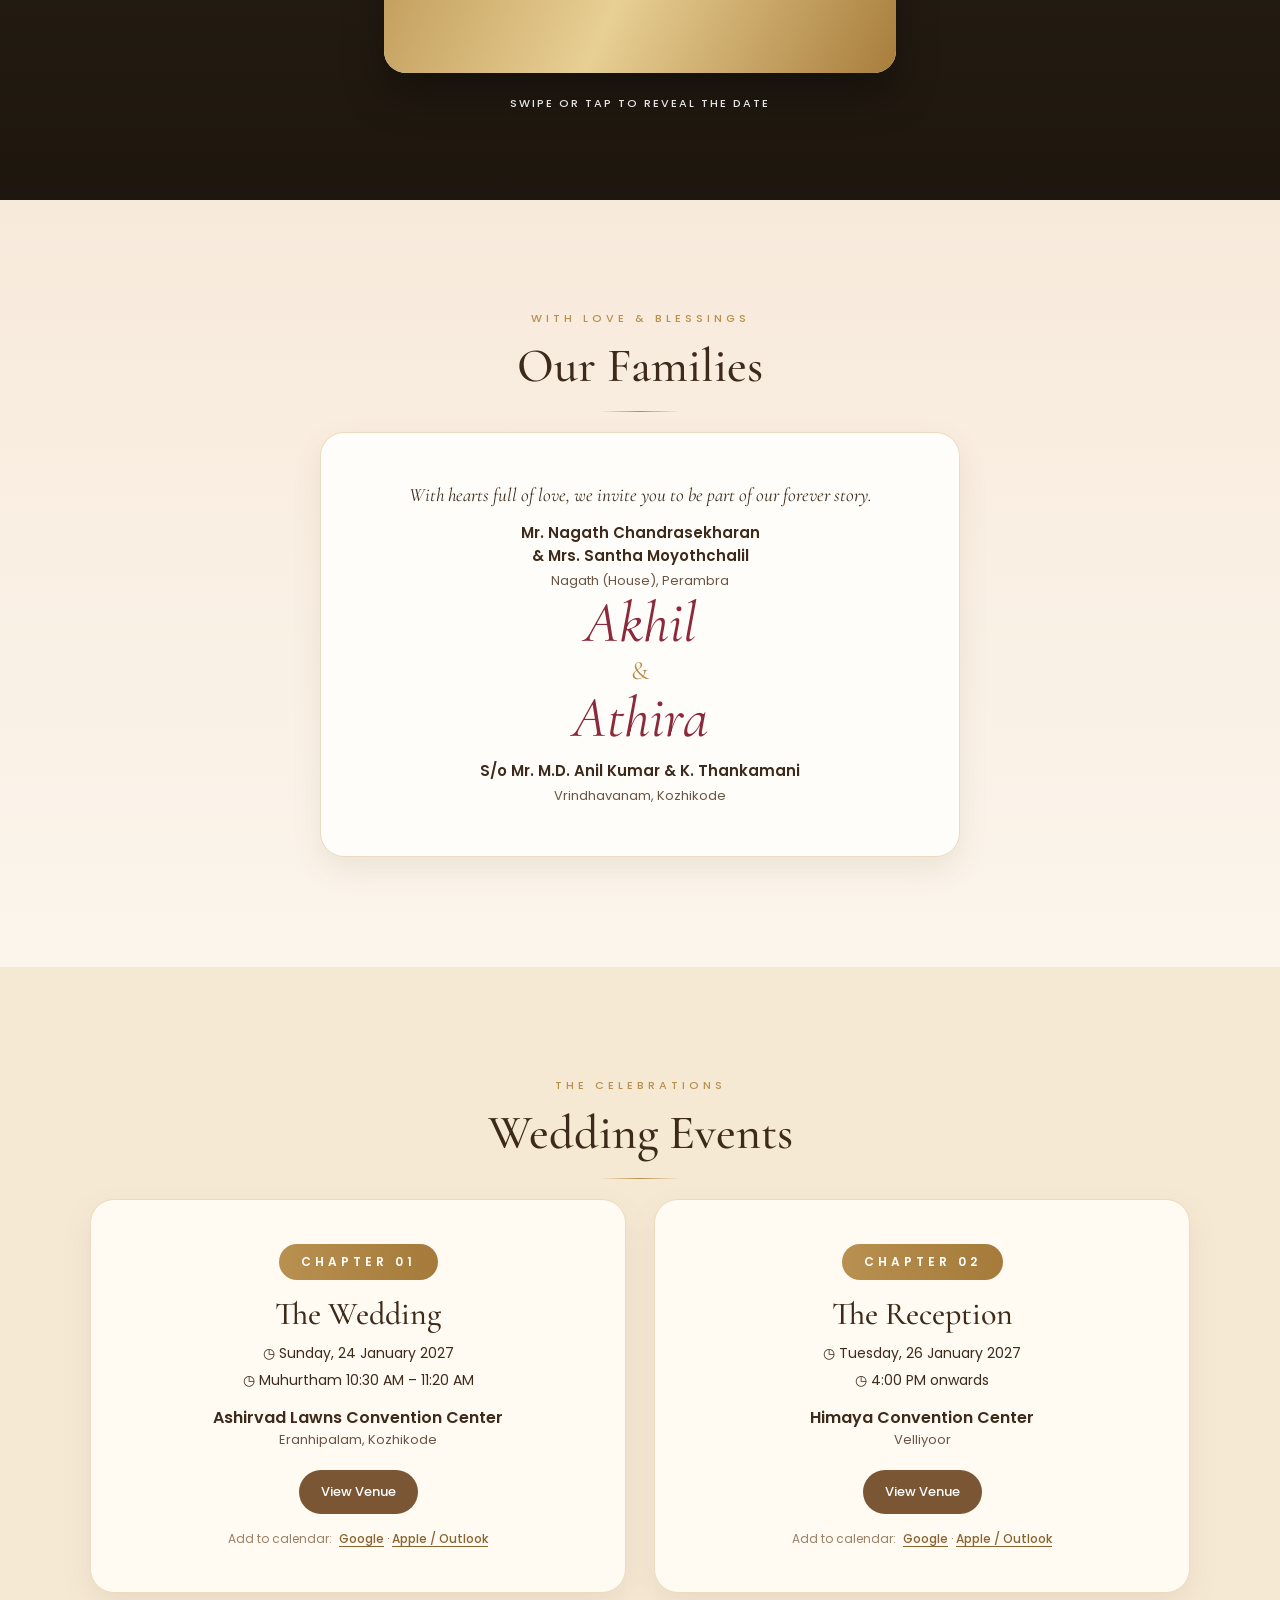
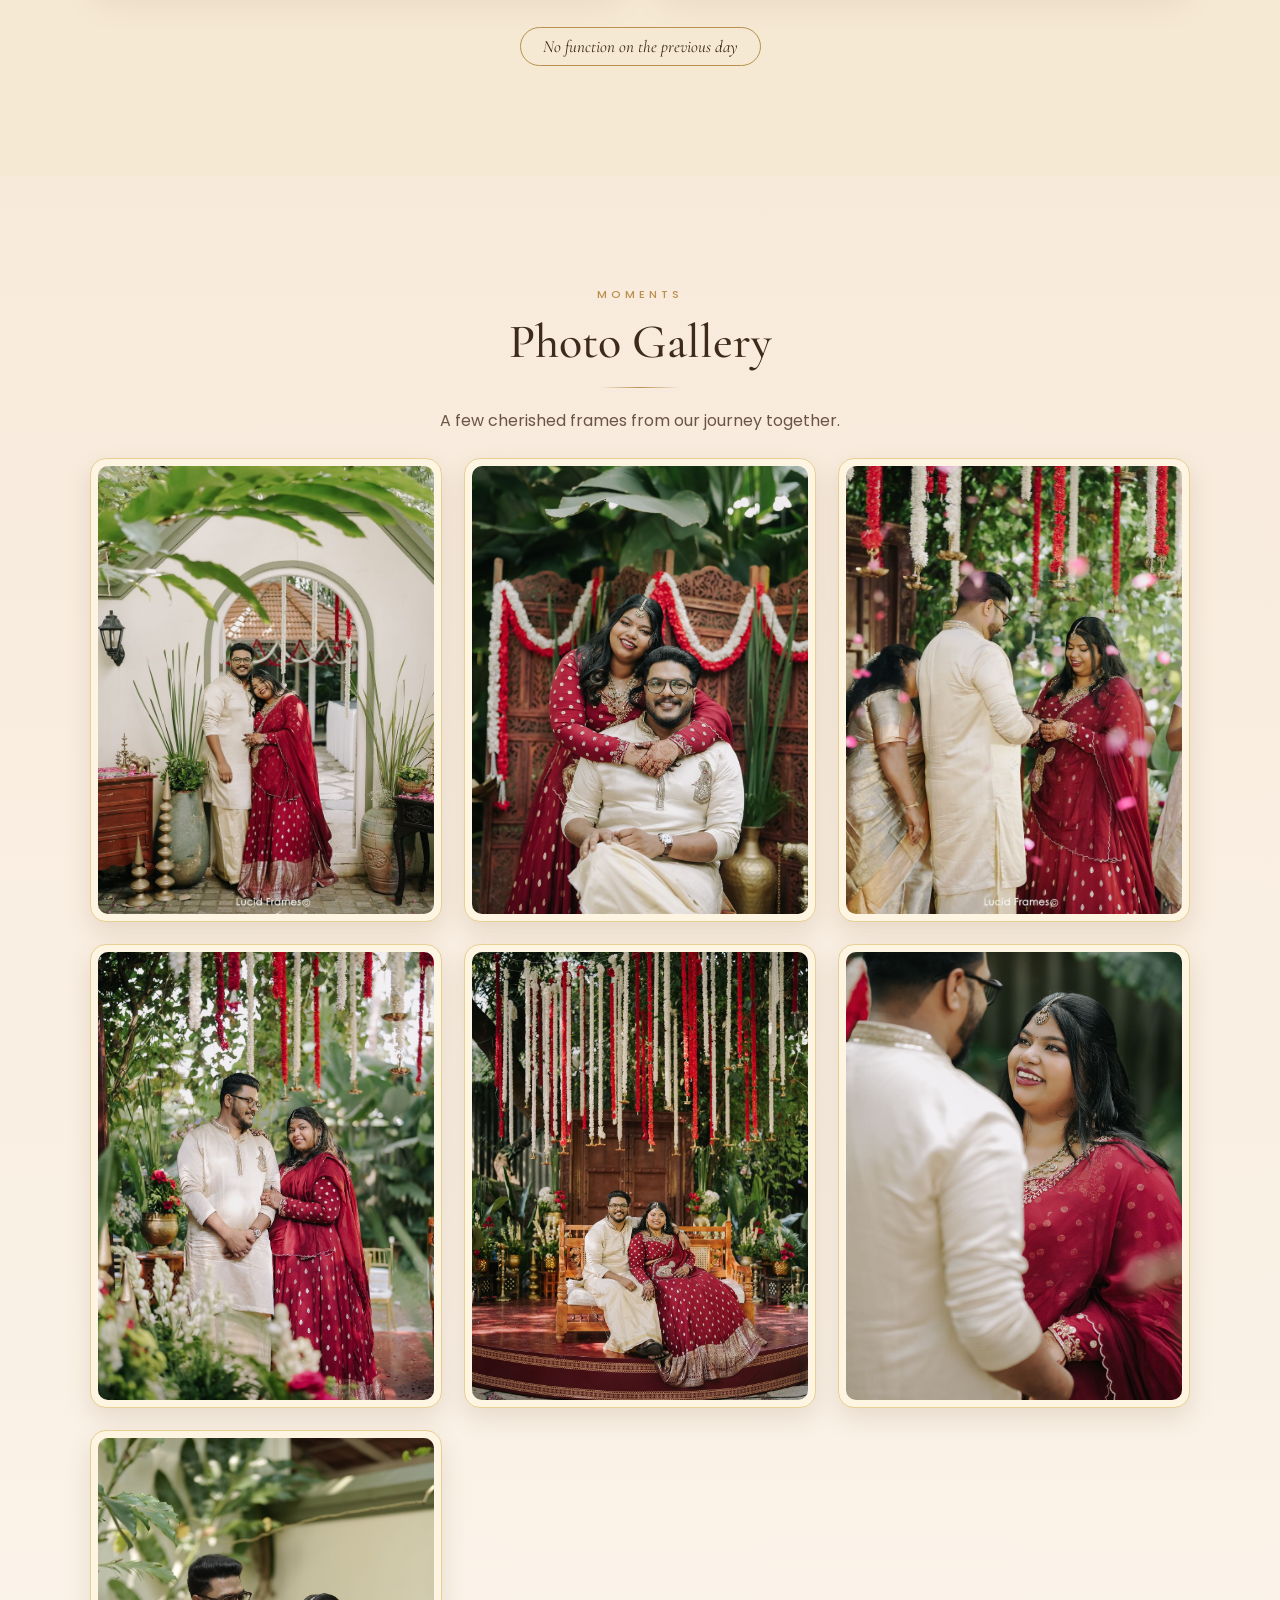
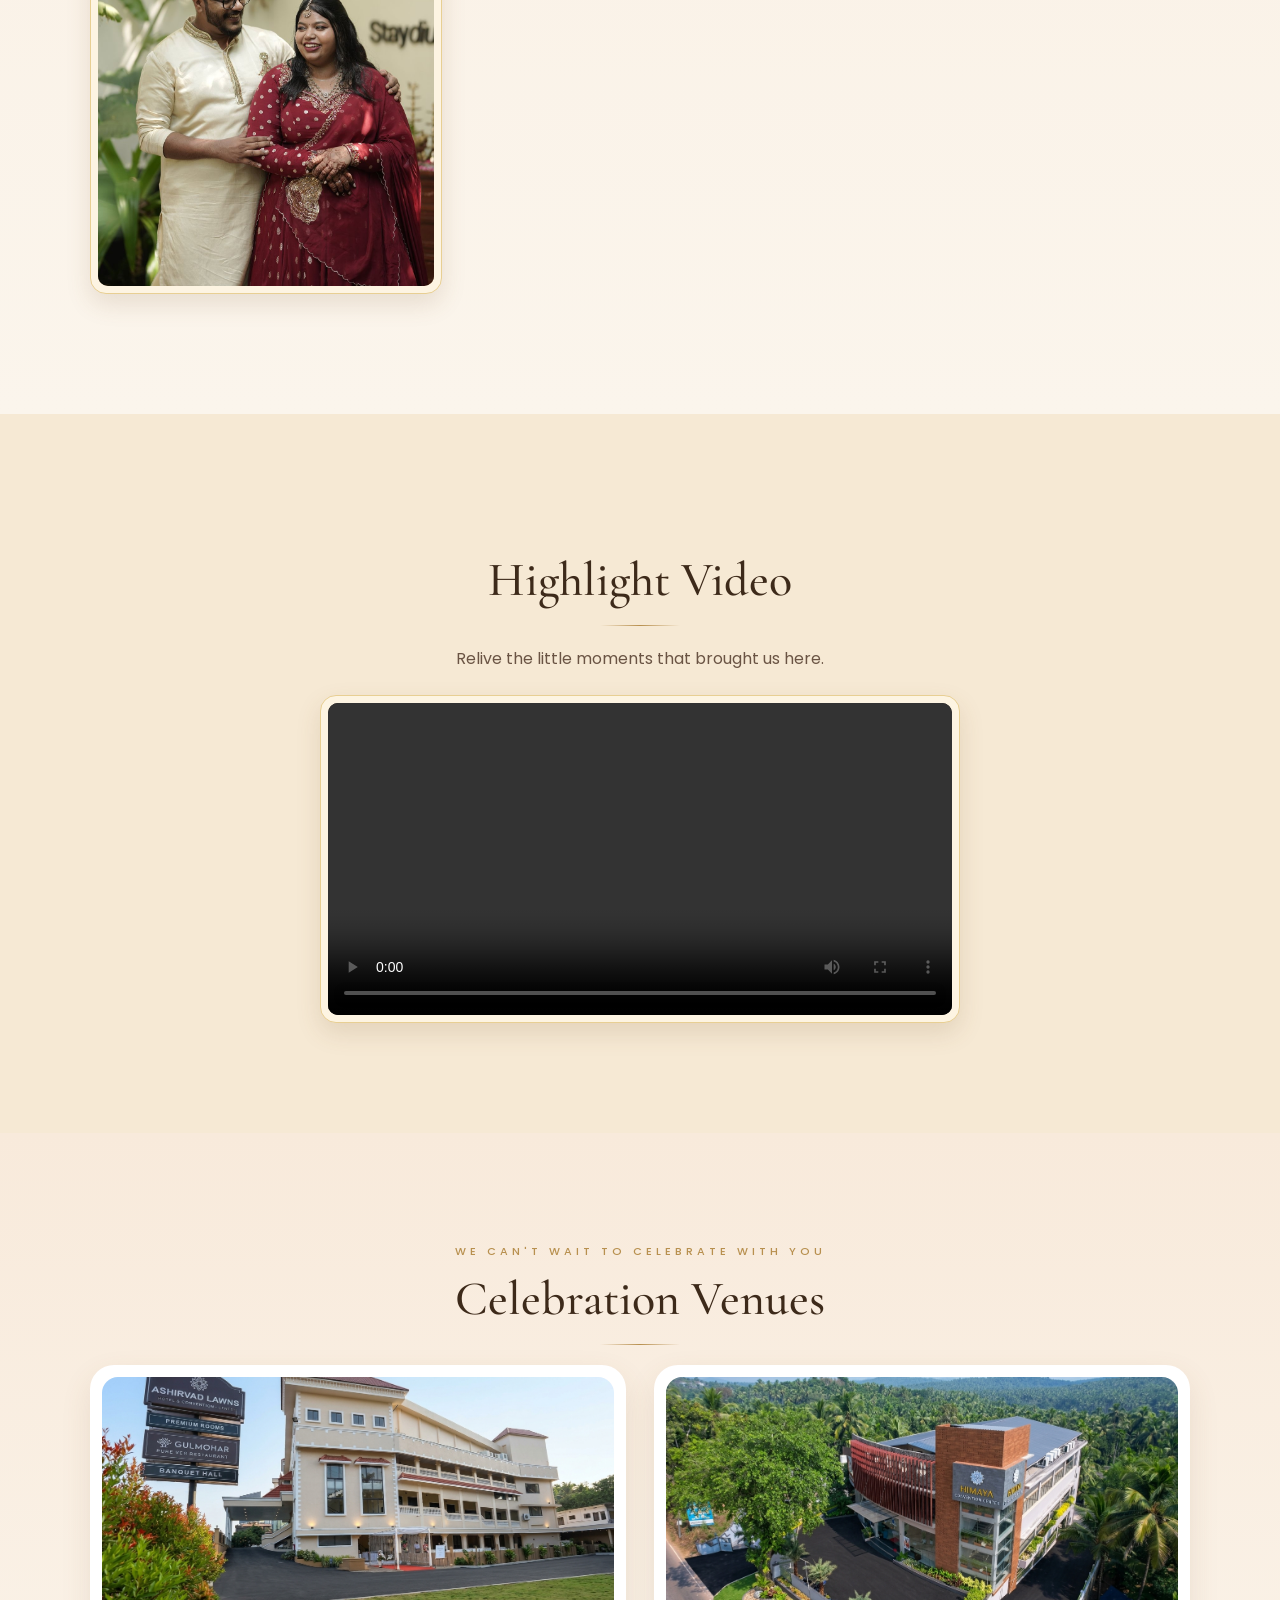
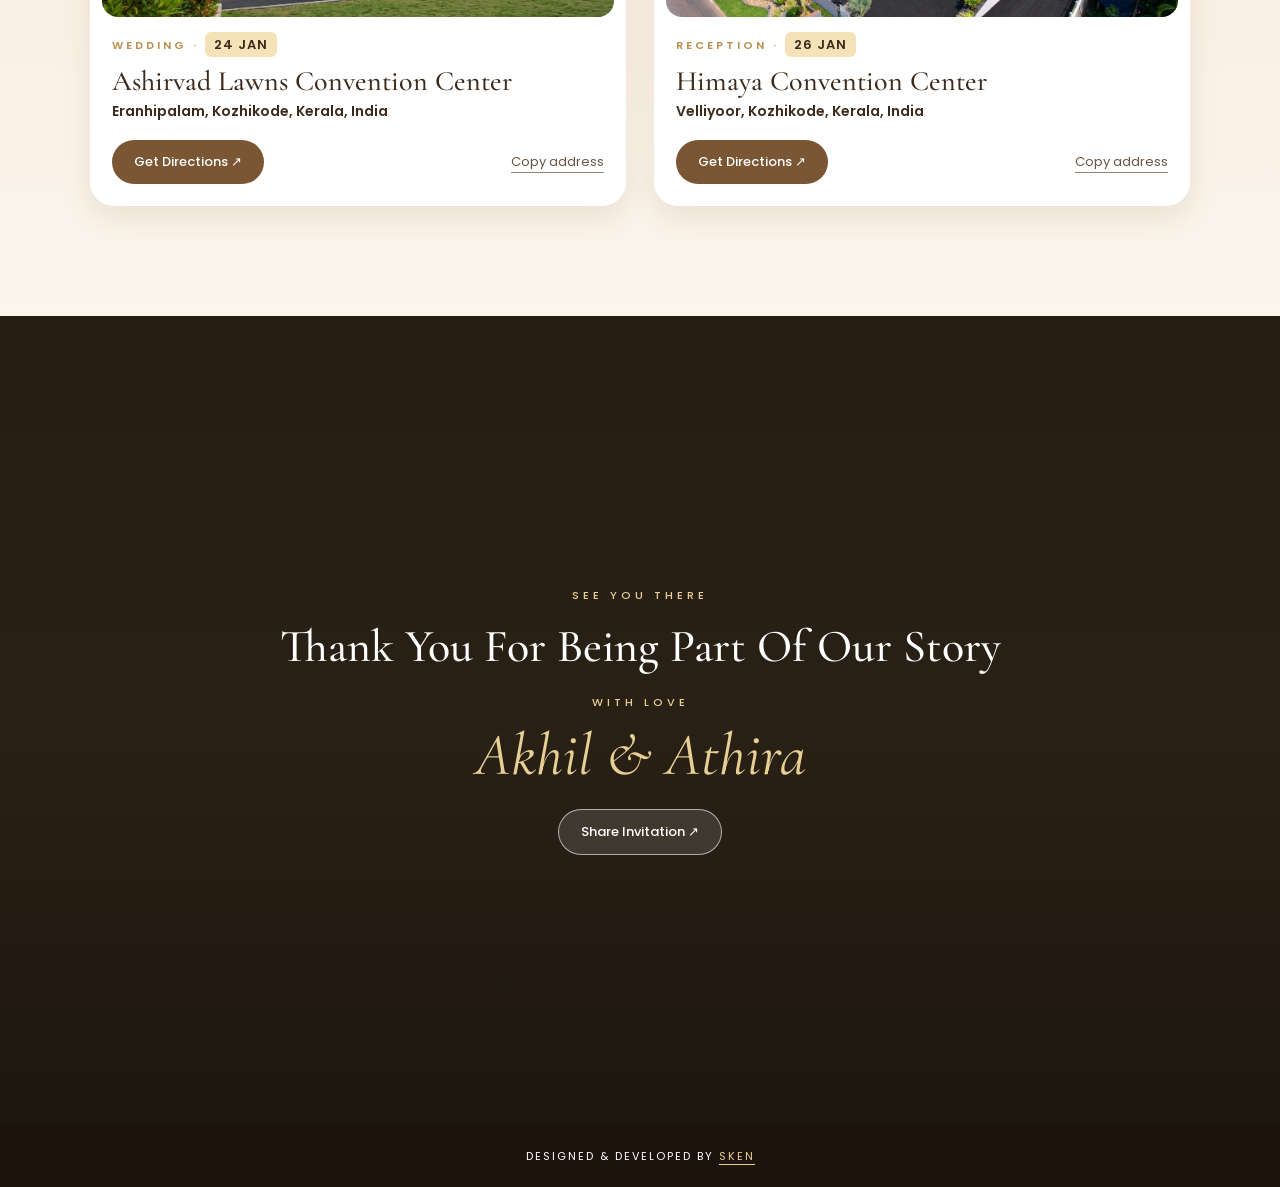
==== commit 72854792: "yrjr" ====
--- a/index.html
+++ b/index.html
@@ -23,7 +23,7 @@
 
 <!-- COVER -->
 <div class="cover" id="cover">
-  <div class="hero-bg" style="background-image:url('images/gallery/lf-21.jpg')"></div>
+  <div class="hero-bg" style="background-image:url('images/LF%2011-1.JPG.jpeg')"></div>
   <div class="hero-shade"></div>
   <div class="cover-inner">
     <p class="eyebrow light">The Wedding Of</p>
@@ -98,14 +98,14 @@
   <h2 class="title reveal">Our Families</h2>
   <div class="divider reveal"></div>
   <div class="family-card reveal">
-    <p class="fam-label">Invite you to join them on their special day</p>
+    <p class="fam-label">With hearts full of love, we invite you to be part of our forever story.</p>
     <p class="fam-parents">Mr. Nagath Chandrasekharan<br>&amp; Mrs. Santha Moyothchalil</p>
     <p class="fam-place">Nagath (House), Perambra</p>
     <!-- <p class="fam-phone"><a href="tel:+919495595023">94955 95023</a> · <a href="tel:+919447828512">94478 28512</a></p> -->
     <p class="fam-couple">Akhil</p>
     <p class="fam-amp">&amp;</p>
     <p class="fam-couple">Athira</p>
-    <p class="fam-sub">D/o Mr. M.D. Anil Kumar &amp; K. Thankamani</p>
+    <p class="fam-sub">S/o Mr. M.D. Anil Kumar &amp; K. Thankamani</p>
     <p class="fam-place">Vrindhavanam, Kozhikode</p>
   </div>
 </section>
@@ -157,8 +157,8 @@
     <figure><img src="images/gallery/lf-15.jpg" alt="Akhil and Athira" loading="lazy"></figure>
     <figure><img src="images/gallery/lf-18.jpg" alt="Akhil and Athira" loading="lazy"></figure>
     <figure><img src="images/gallery/lf-21.jpg" alt="Akhil and Athira" loading="lazy"></figure>
-    <figure><img src="images/gallery/lf-128.jpg" alt="Akhil and Athira" loading="lazy"></figure>
-    <figure><img src="images/gallery/lf-223.jpg" alt="Akhil and Athira" loading="lazy"></figure>
+    <!-- <figure><img src="images/gallery/lf-128.jpg" alt="Akhil and Athira" loading="lazy"></figure> -->
+    <!-- <figure><img src="images/gallery/lf-223.jpg" alt="Akhil and Athira" loading="lazy"></figure> -->
     <figure><img src="images/gallery/dsc01259.jpg" alt="Akhil and Athira" loading="lazy"></figure>
   </div>
 </section>
@@ -235,8 +235,7 @@
     <p class="eyebrow light reveal">See you there</p>
     <h2 class="end-title reveal">Thank You For Being Part Of Our Story</h2>
     <p class="eyebrow light reveal">With love</p>
-    <p class="end-names reveal">Akhil &amp; Athira</p>
-    <p class="end-compl reveal">With best compliments from<br>Arun &amp; Akhila</p>
+    <p class="end-names reveal">Akhil &amp; Athira</p> 
     <button class="btn-ghost reveal" id="shareBtn">Share Invitation ↗</button>
   </div>
 </section>
--- a/style.css
+++ b/style.css
@@ -64,7 +64,7 @@
 .fam-couple{font-family:var(--serif);font-style:italic;font-size:44px;color:var(--wine);line-height:1.1}
 .fam-couple:first-of-type{margin-top:24px}
 .fam-amp{font-family:var(--serif);font-size:26px;color:var(--gold)}
-.fam-sub{font-weight:600;font-size:13px;margin-top:10px}
+.fam-sub{font-weight:600;font-size:15px;line-height:1.5;margin-top:10px}
 
 .event-card{background:#fffaf2;border:1px solid var(--line);border-radius:24px;padding:34px 20px;margin-bottom:22px;box-shadow:0 12px 30px rgba(120,90,50,.1)}
 .chapter{display:inline-block;background:linear-gradient(90deg,var(--gold),#a57a3a);color:#fff;font-size:12px;font-weight:600;letter-spacing:4px;text-transform:uppercase;padding:9px 22px;border-radius:20px}
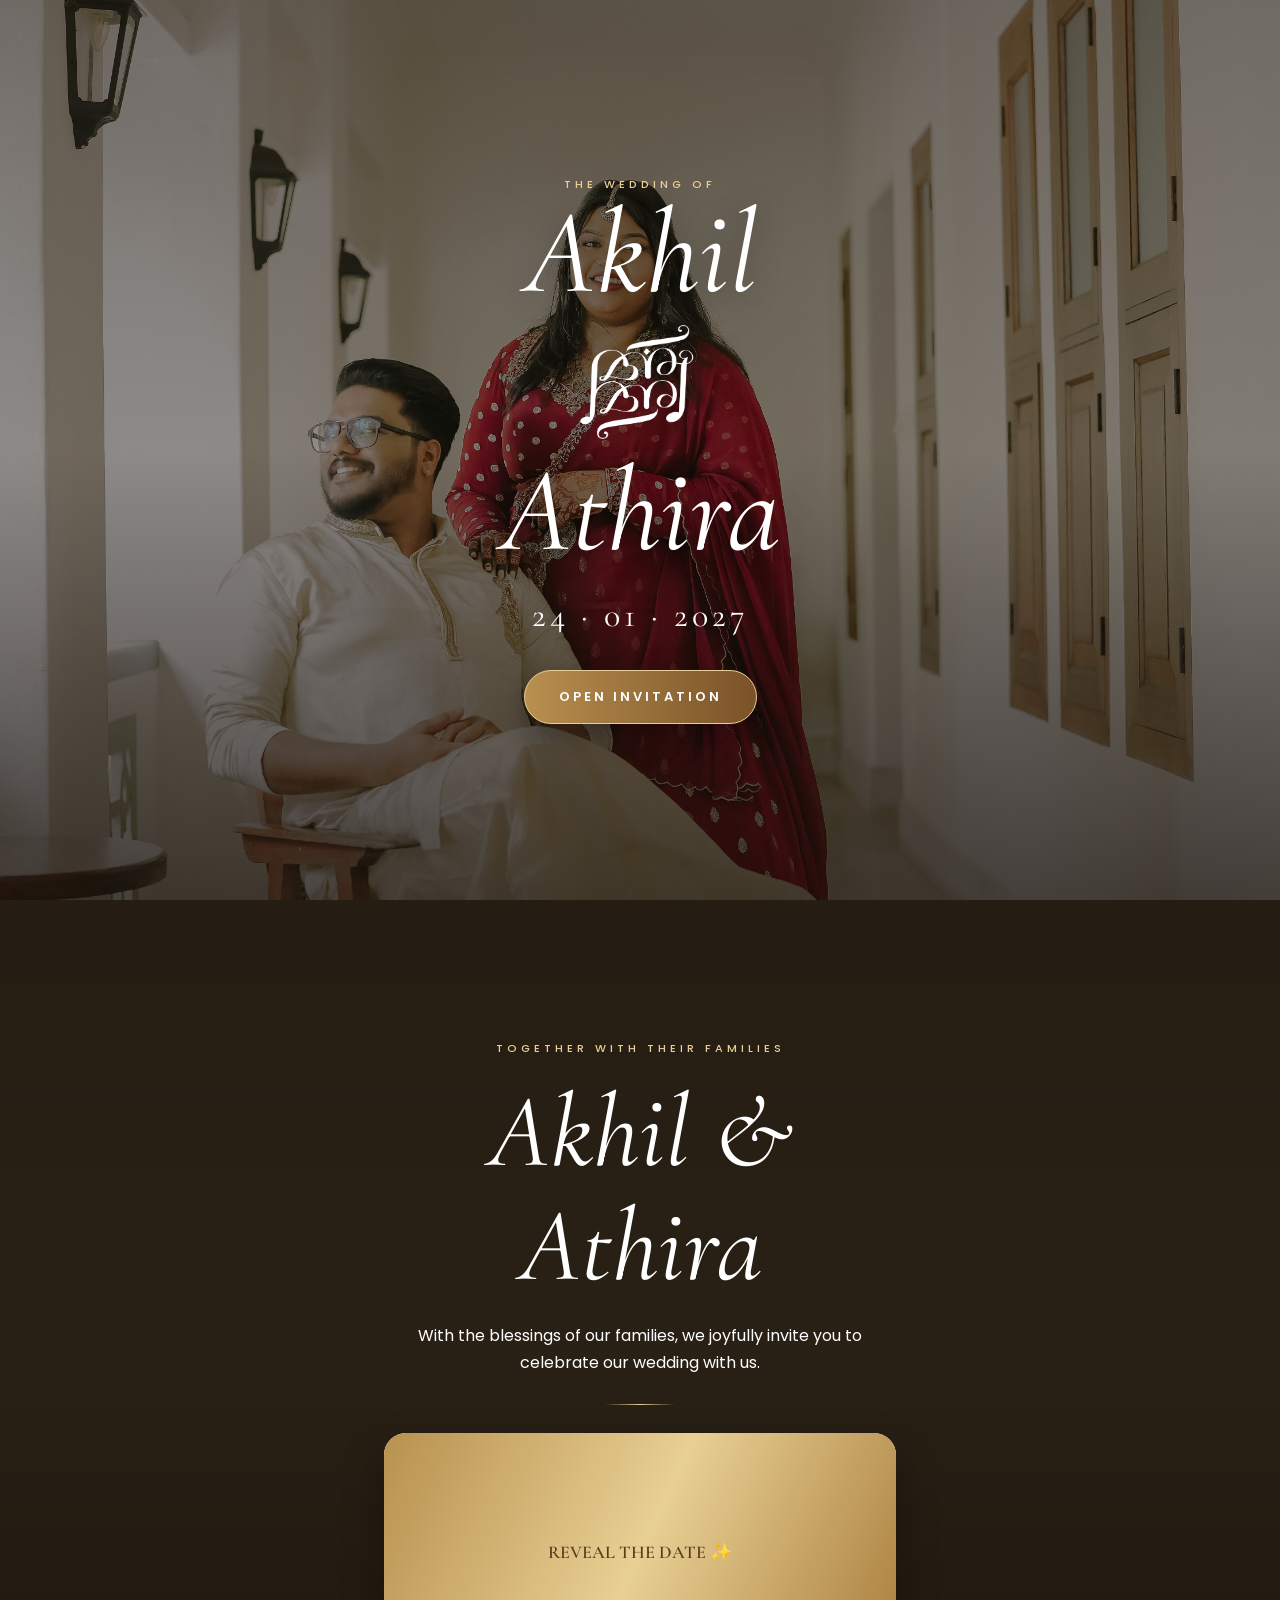
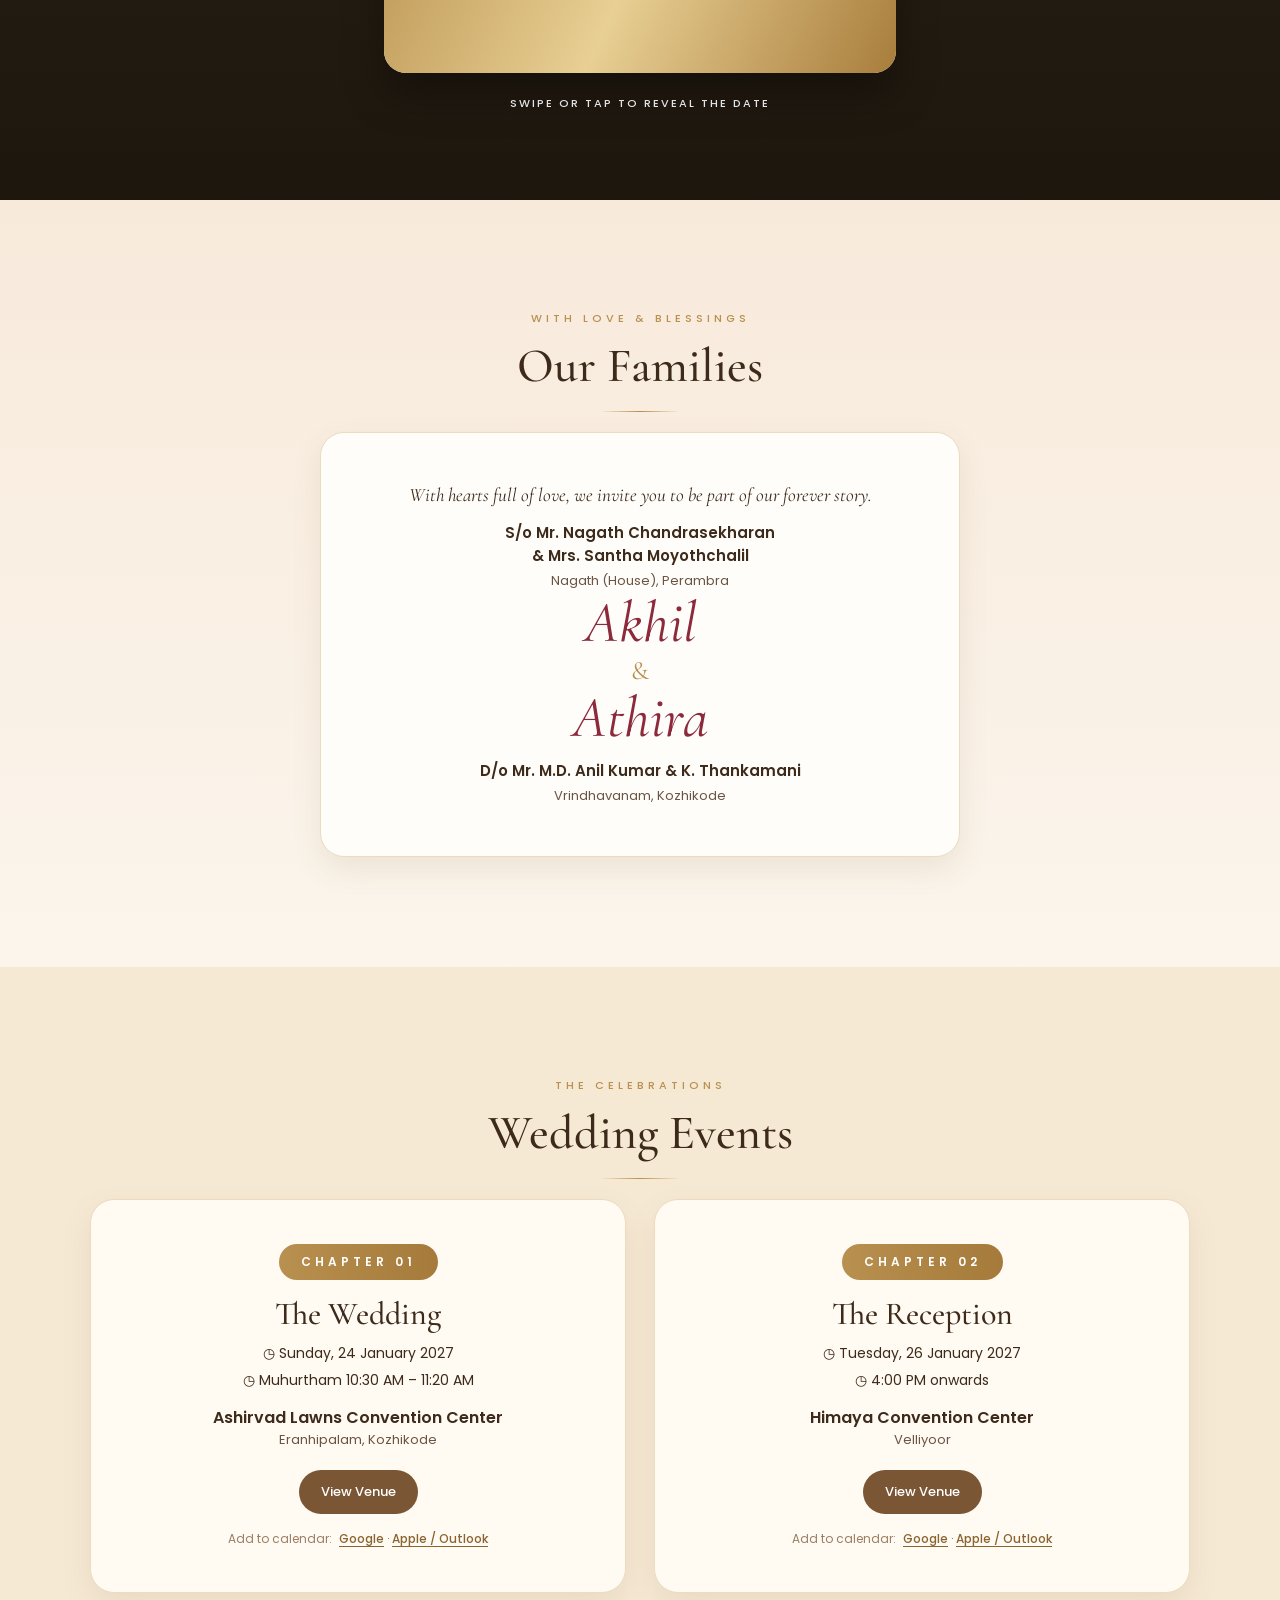
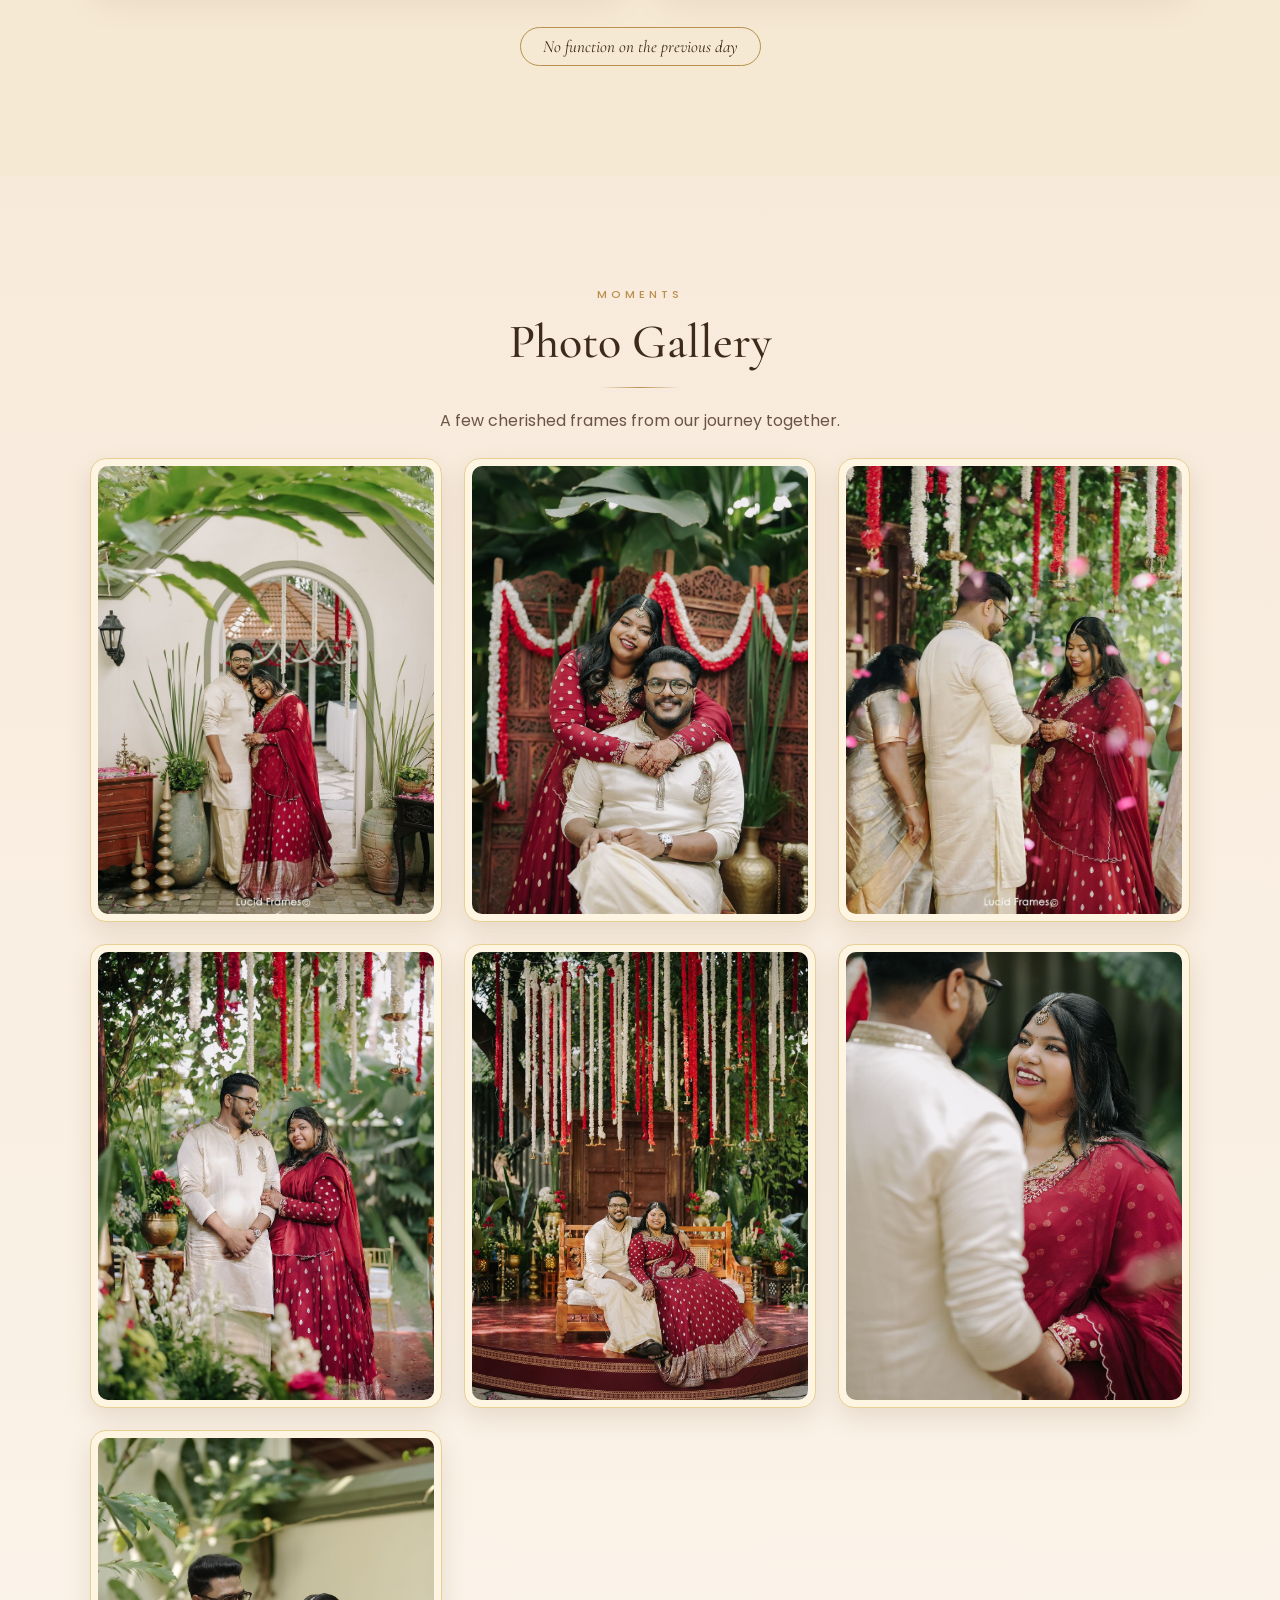
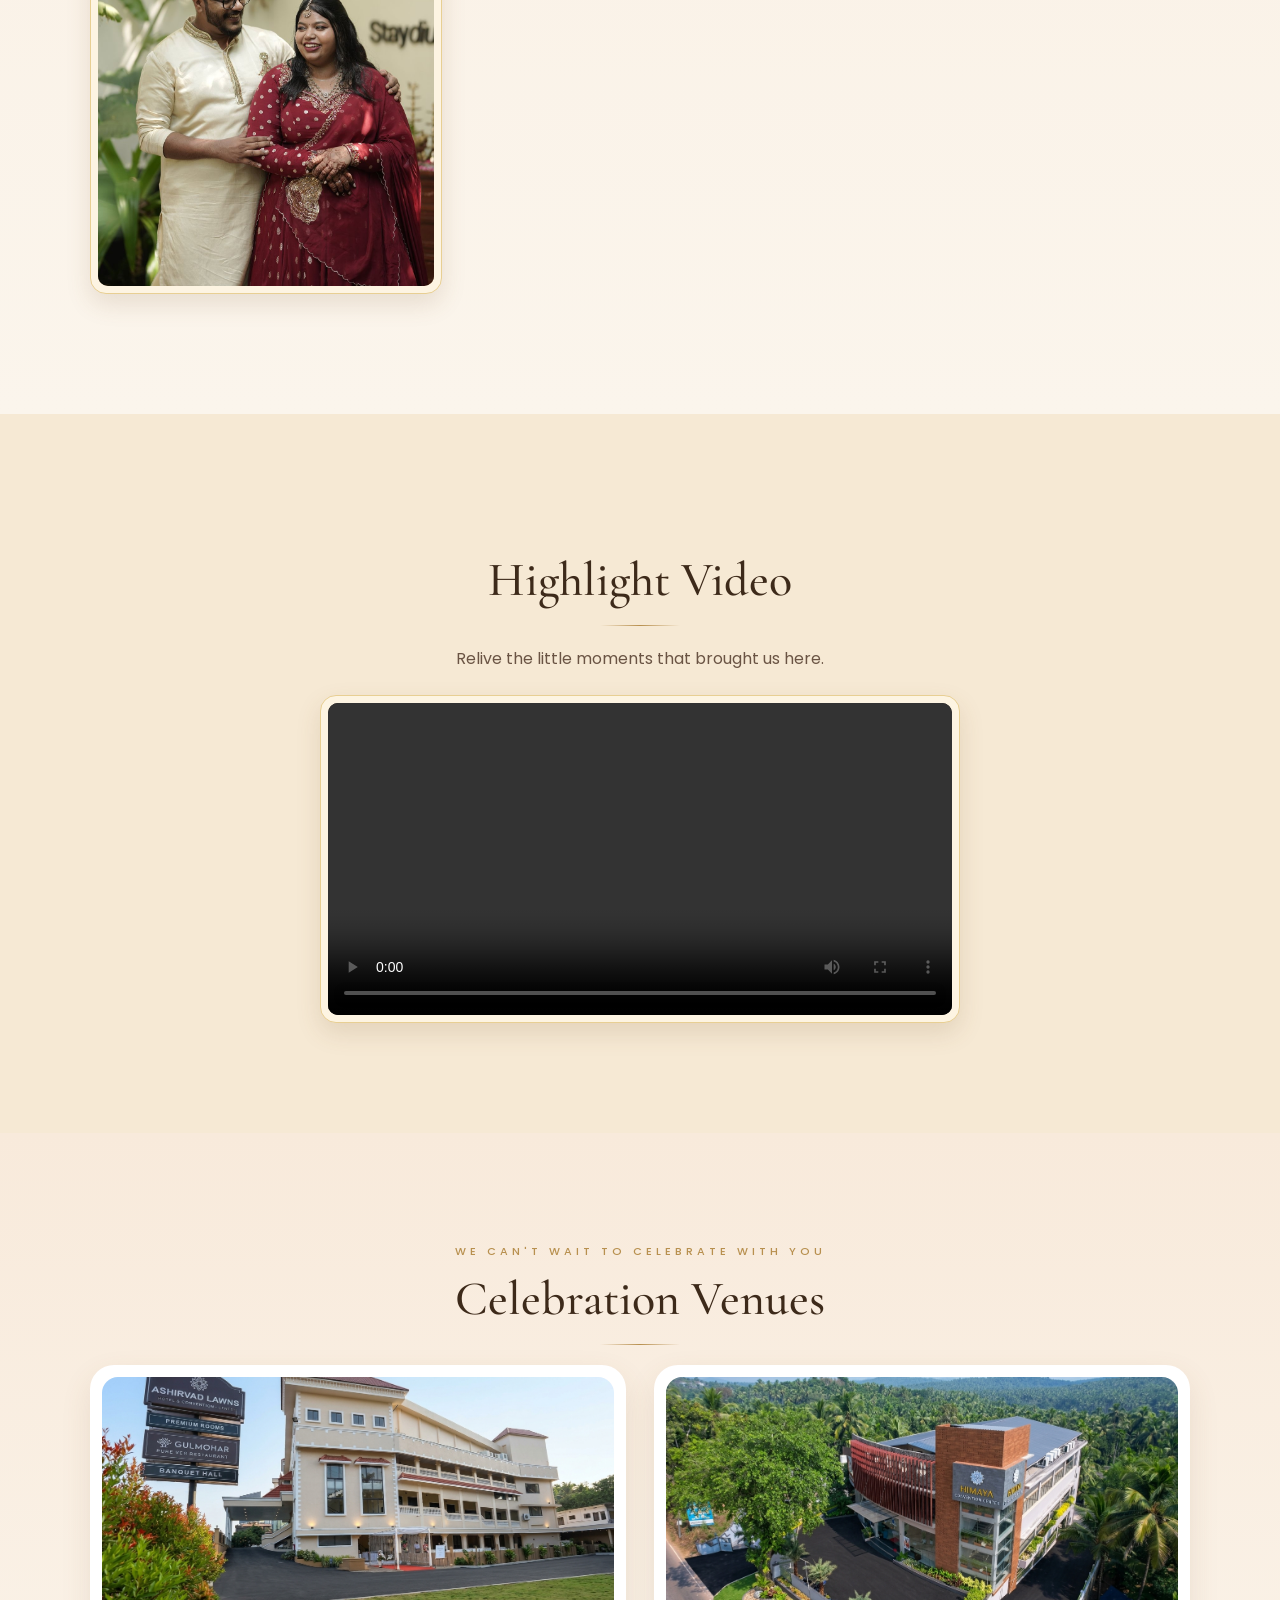
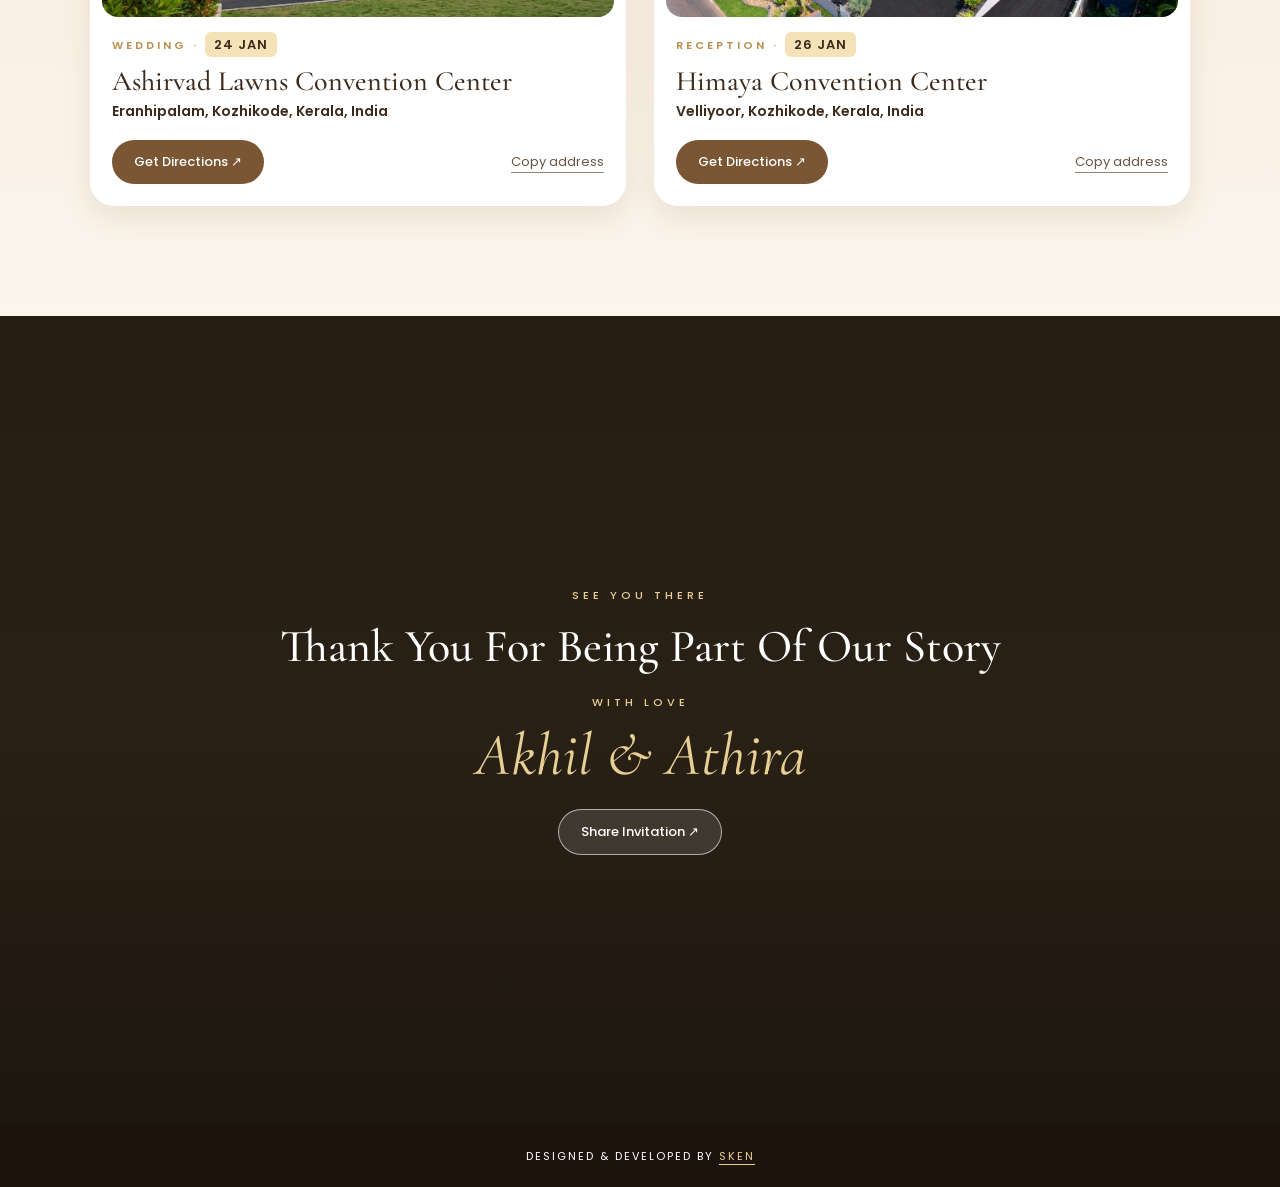
==== commit 3d22d83e: "dxcxzx" ====
--- a/index.html
+++ b/index.html
@@ -99,13 +99,13 @@
   <div class="divider reveal"></div>
   <div class="family-card reveal">
     <p class="fam-label">With hearts full of love, we invite you to be part of our forever story.</p>
-    <p class="fam-parents">Mr. Nagath Chandrasekharan<br>&amp; Mrs. Santha Moyothchalil</p>
+    <p class="fam-parents">S/o Mr. Nagath Chandrasekharan<br>&amp; Mrs. Santha Moyothchalil</p>
     <p class="fam-place">Nagath (House), Perambra</p>
     <!-- <p class="fam-phone"><a href="tel:+919495595023">94955 95023</a> · <a href="tel:+919447828512">94478 28512</a></p> -->
     <p class="fam-couple">Akhil</p>
     <p class="fam-amp">&amp;</p>
     <p class="fam-couple">Athira</p>
-    <p class="fam-sub">S/o Mr. M.D. Anil Kumar &amp; K. Thankamani</p>
+    <p class="fam-sub">D/o Mr. M.D. Anil Kumar &amp; K. Thankamani</p>
     <p class="fam-place">Vrindhavanam, Kozhikode</p>
   </div>
 </section>
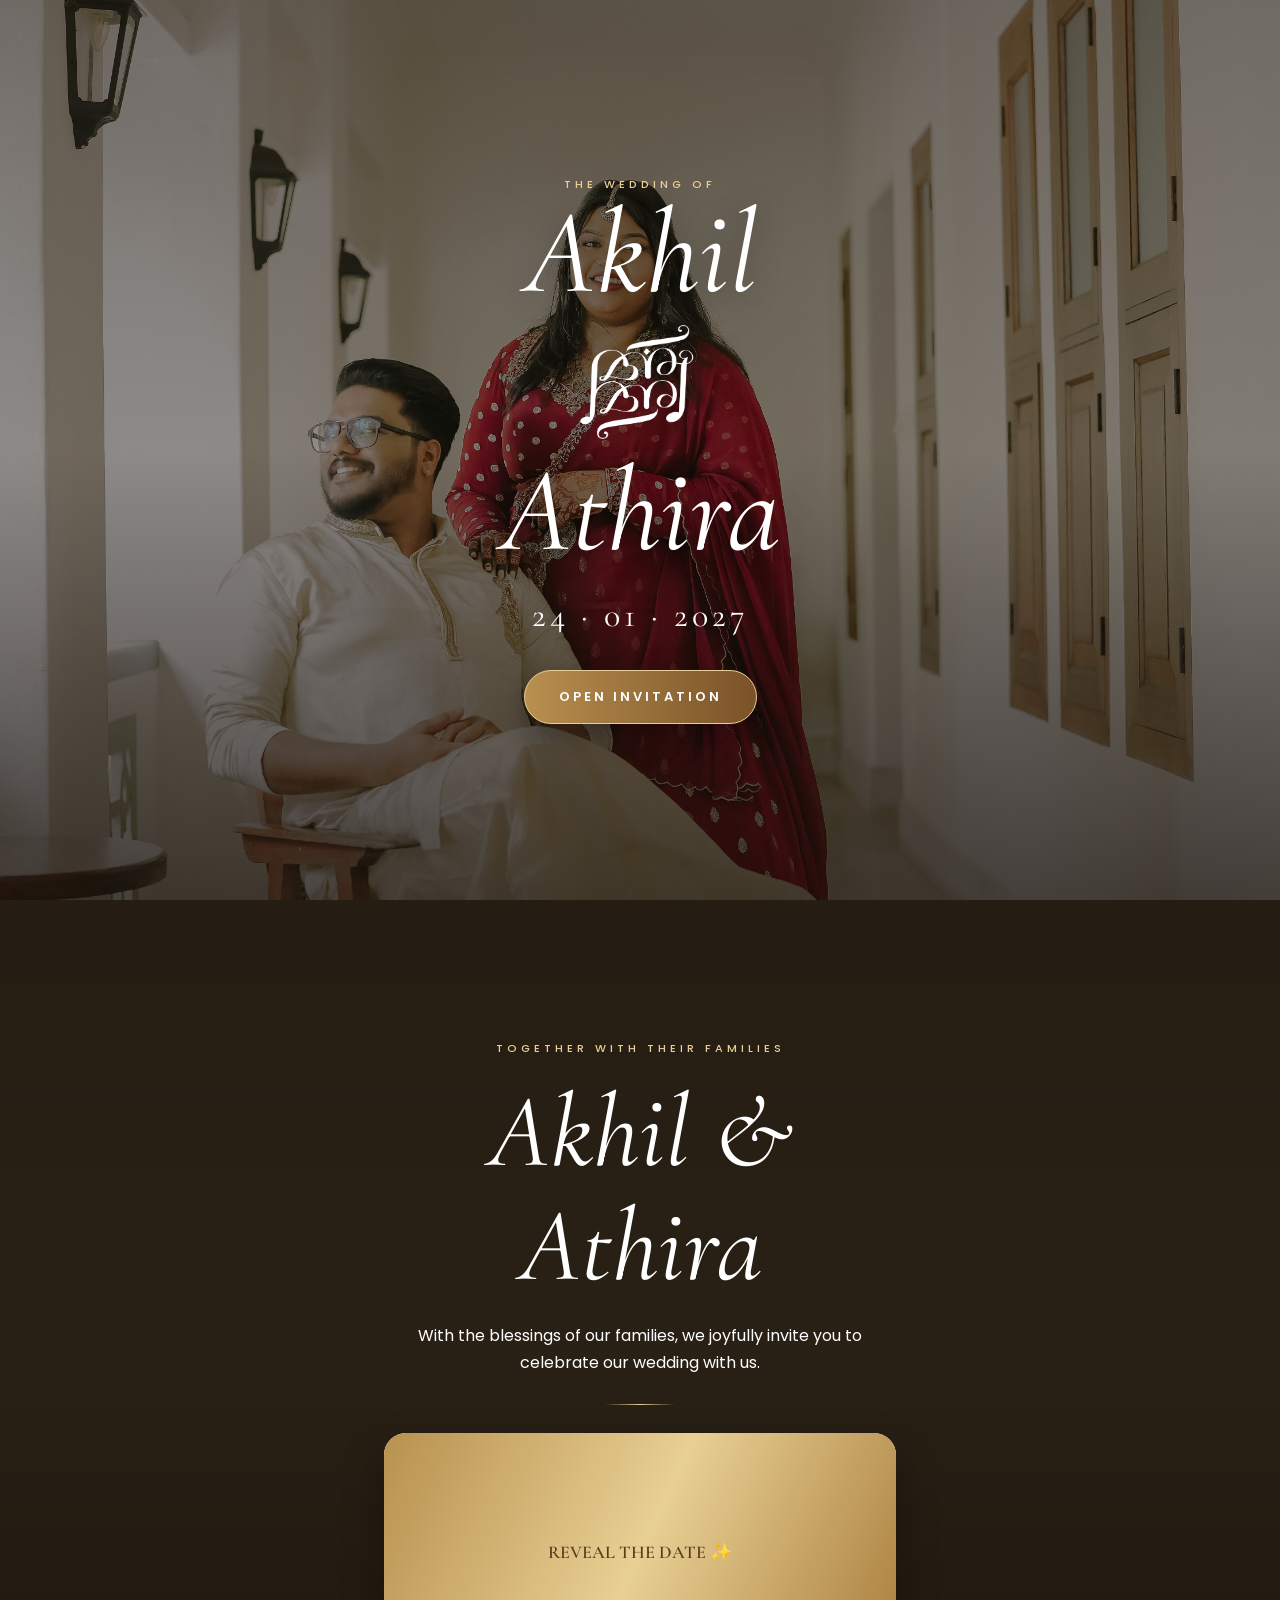
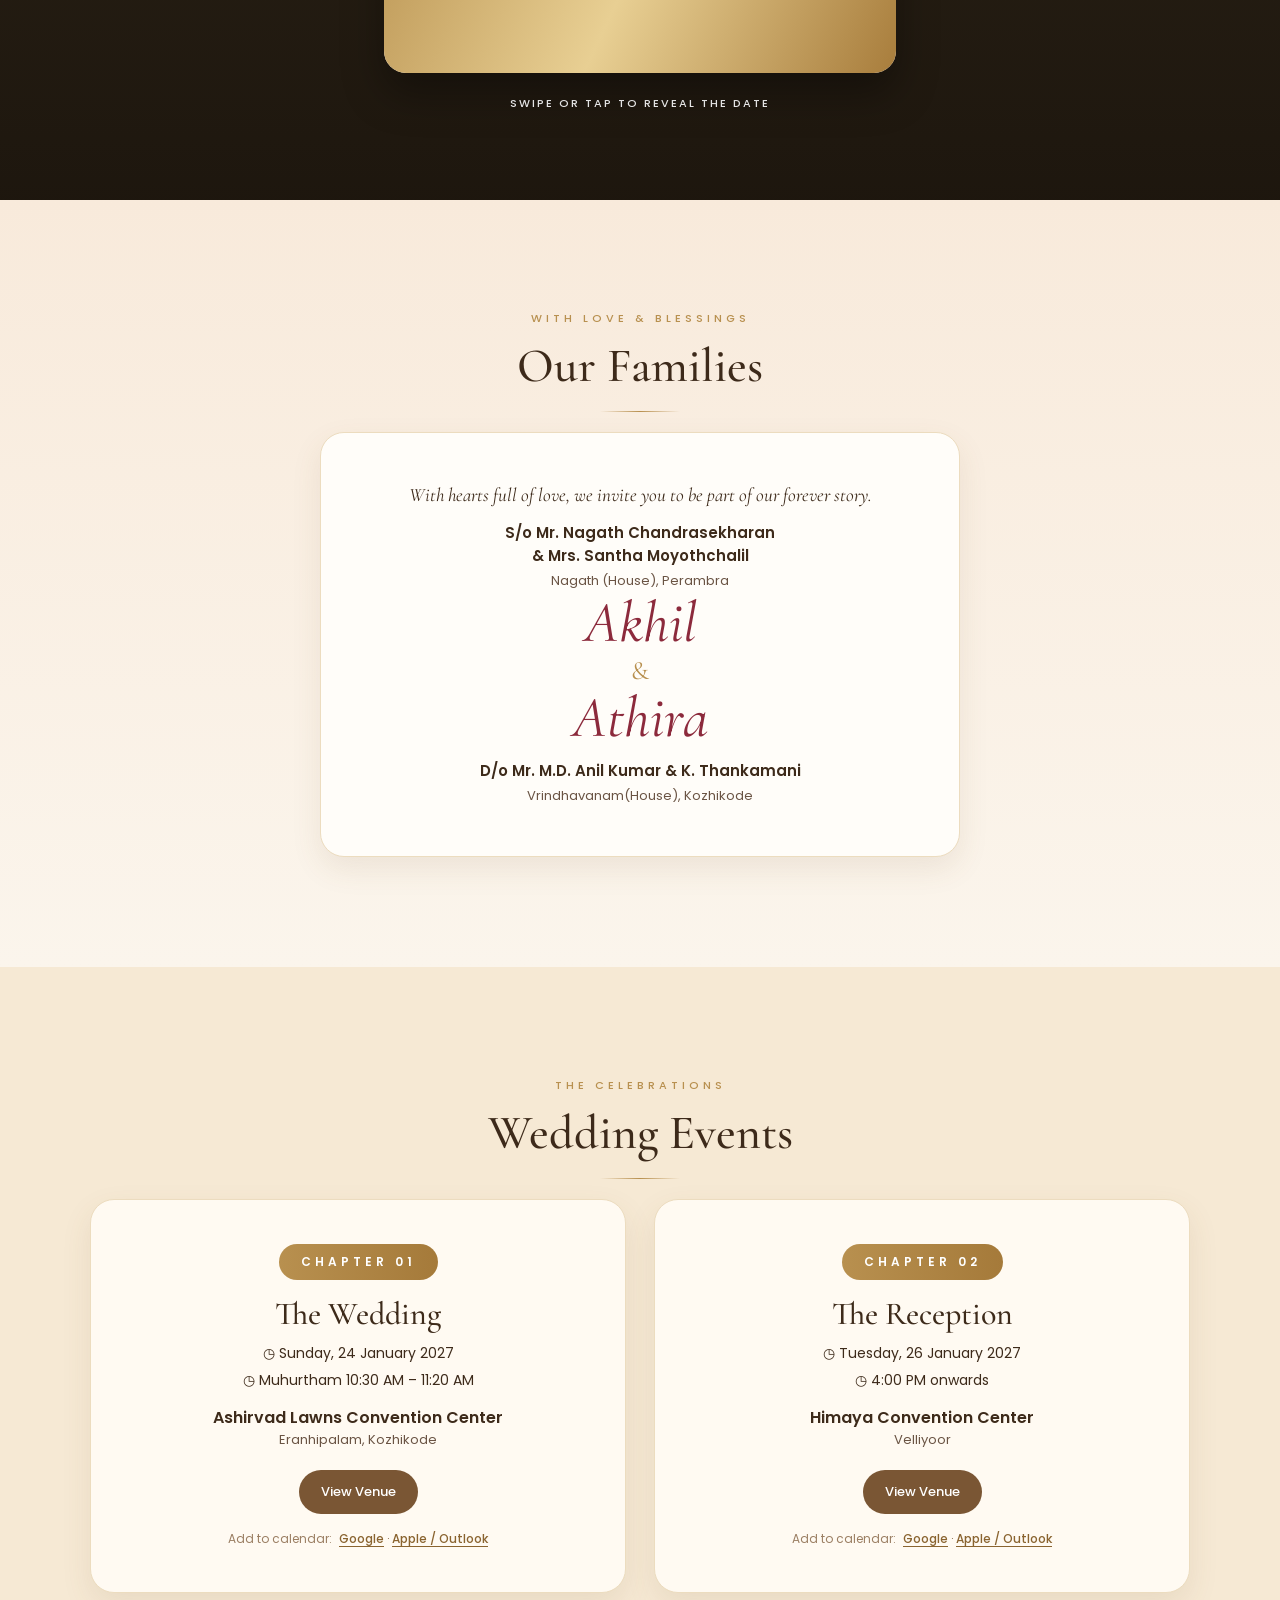
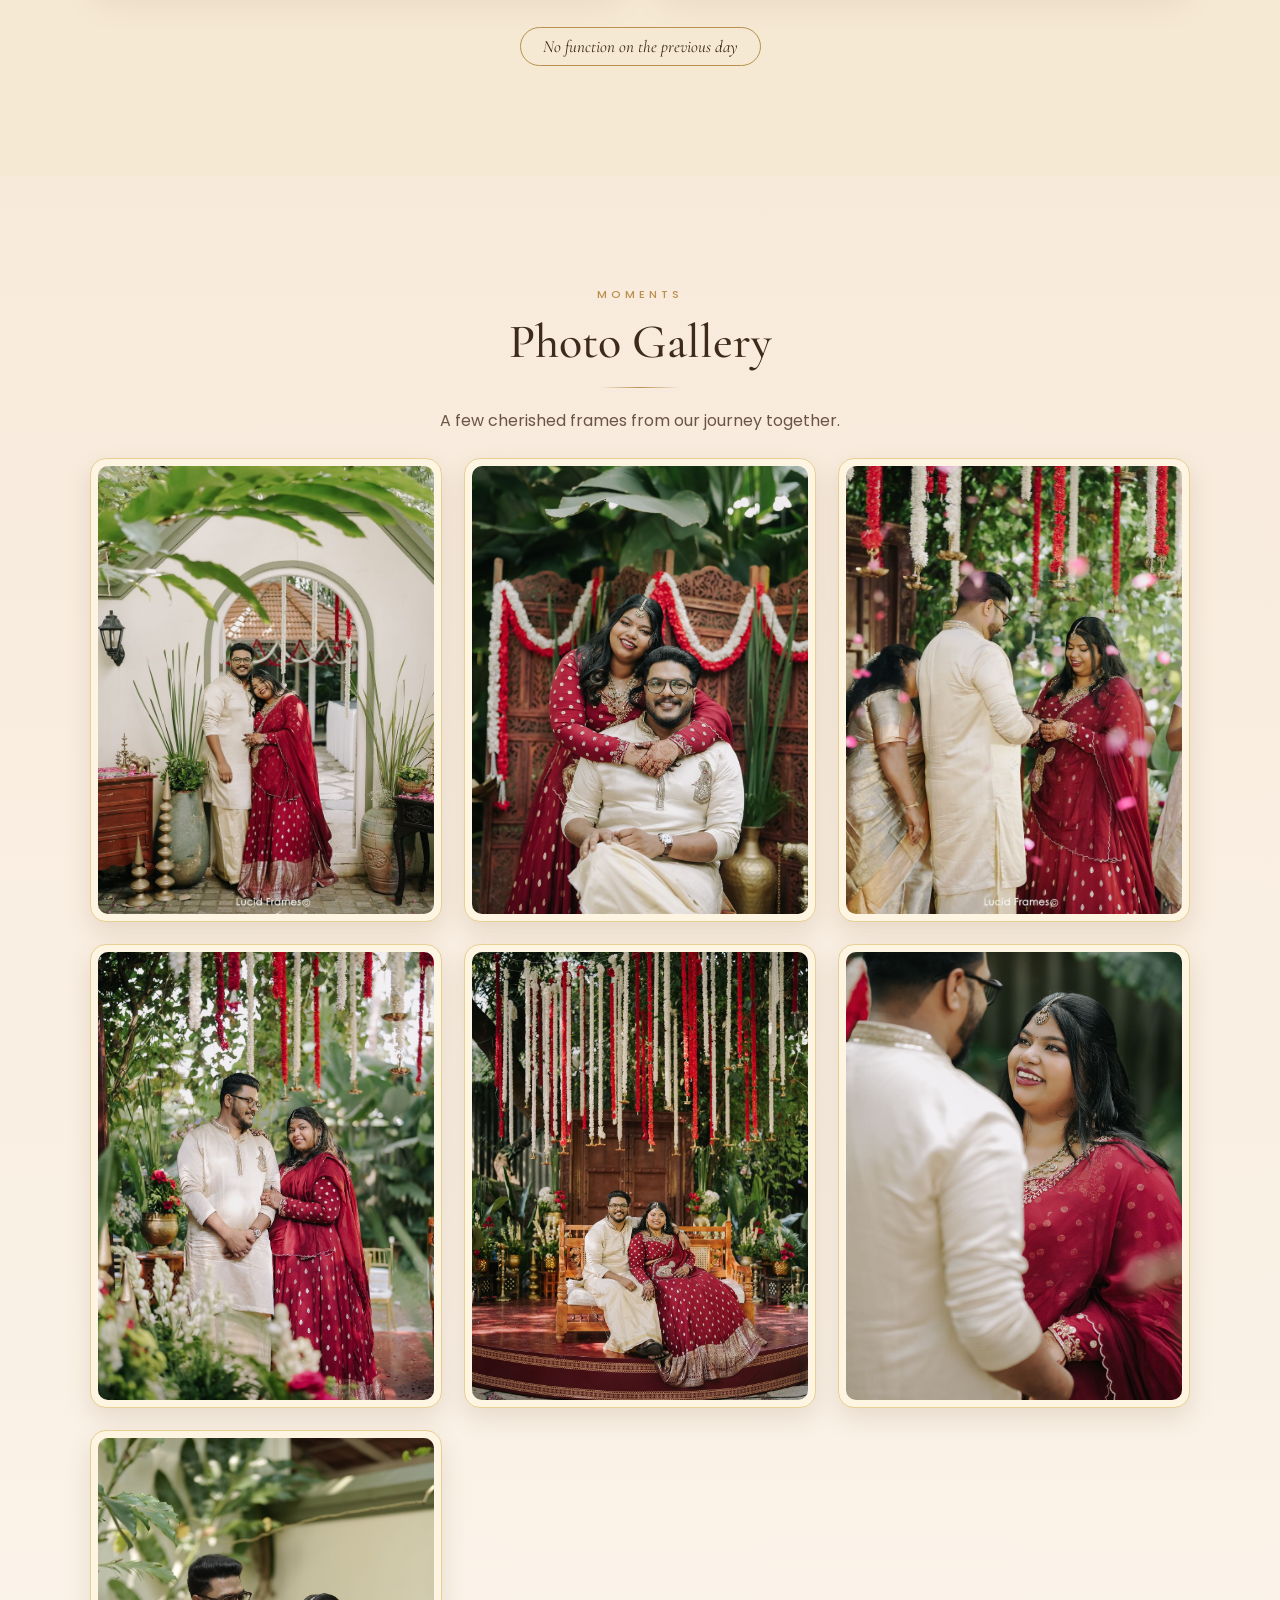
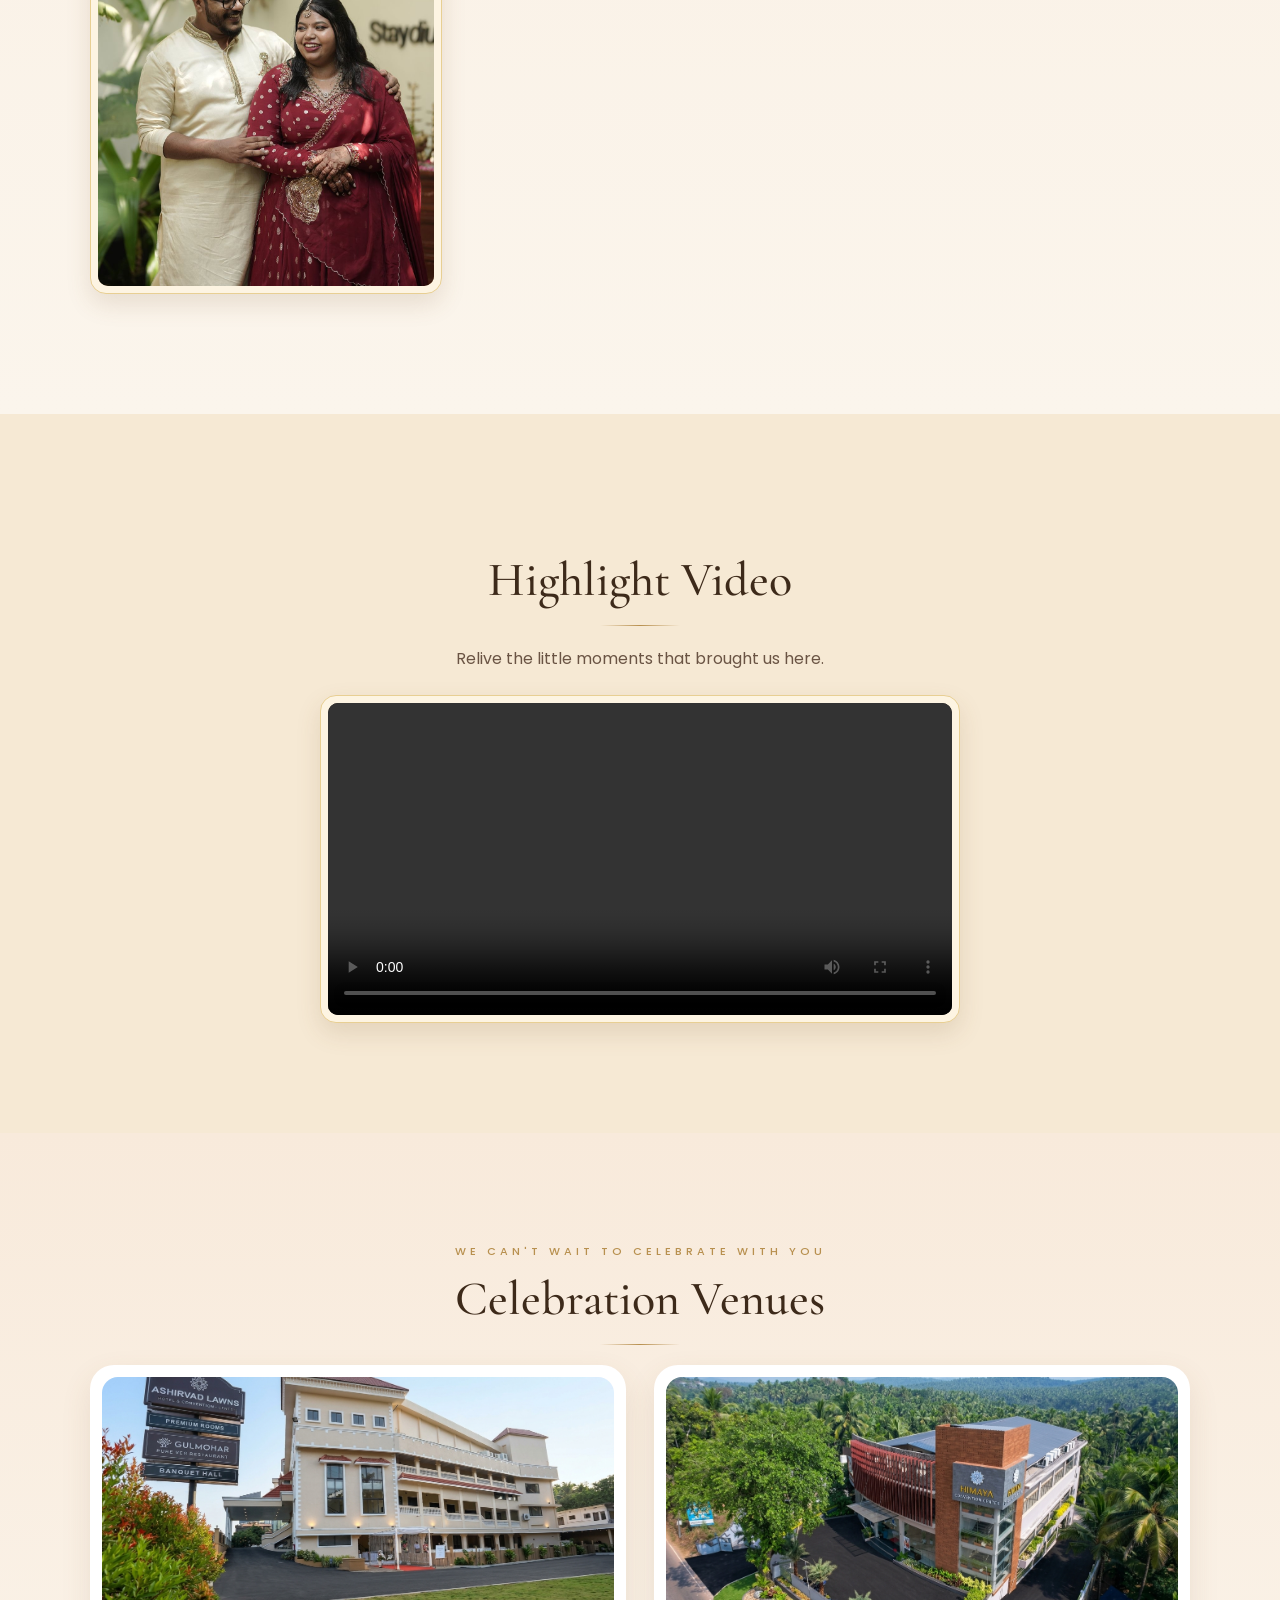
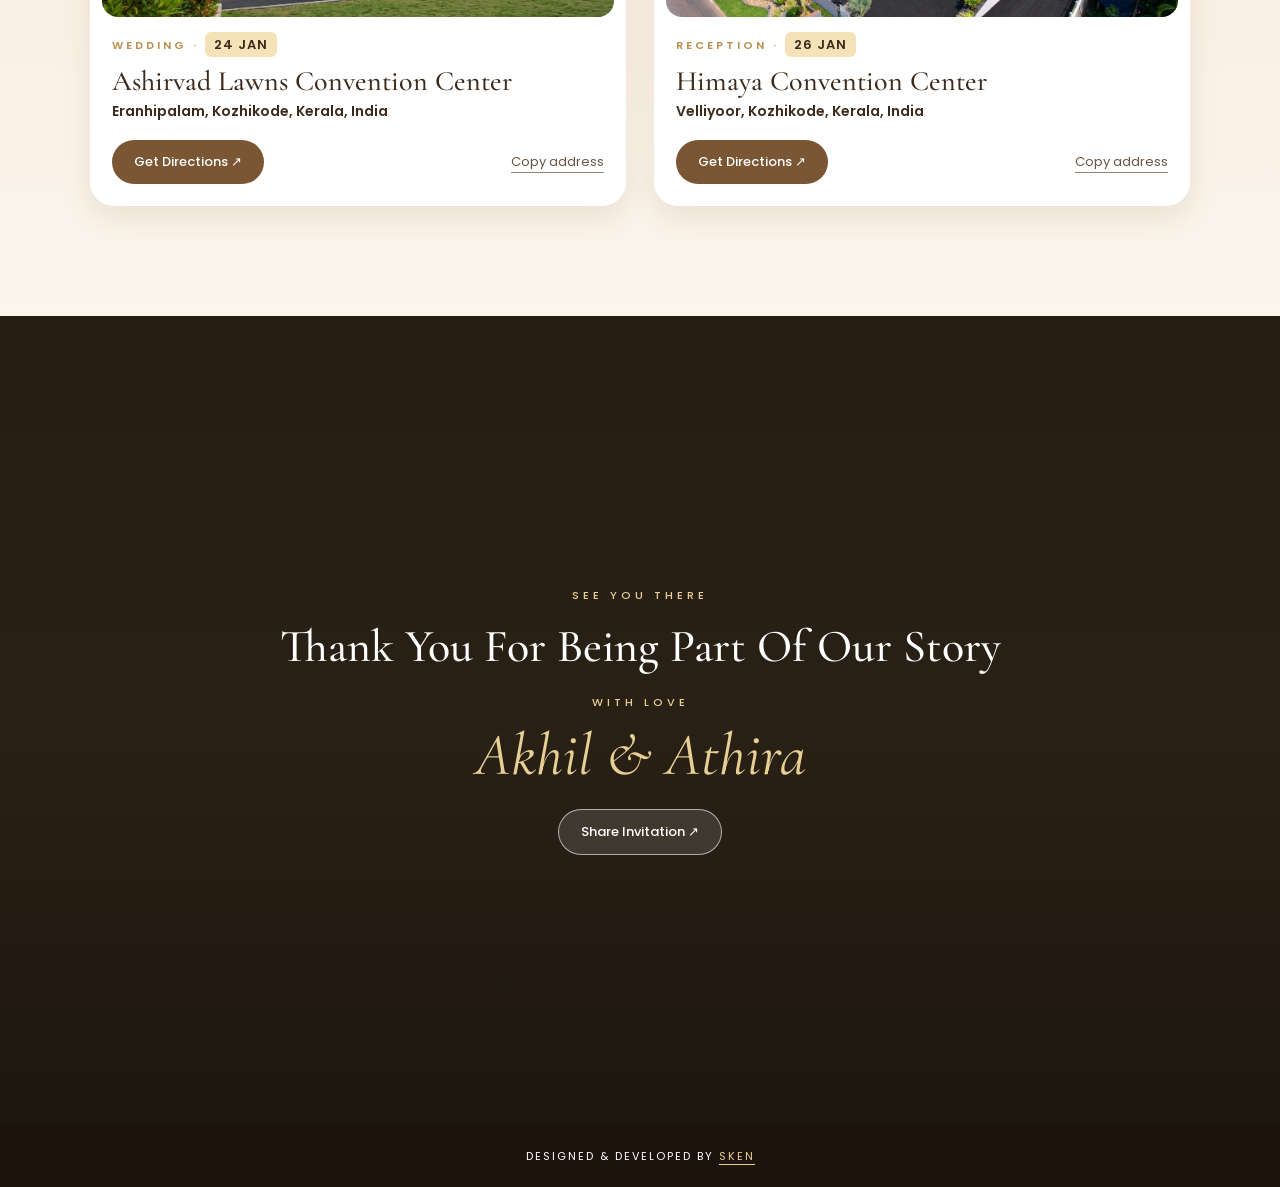
==== commit 41619665: "dvdsfvdv" ====
--- a/index.html
+++ b/index.html
@@ -106,7 +106,7 @@
     <p class="fam-amp">&amp;</p>
     <p class="fam-couple">Athira</p>
     <p class="fam-sub">D/o Mr. M.D. Anil Kumar &amp; K. Thankamani</p>
-    <p class="fam-place">Vrindhavanam, Kozhikode</p>
+    <p class="fam-place">Vrindhavanam(House), Kozhikode</p>
   </div>
 </section>
 
